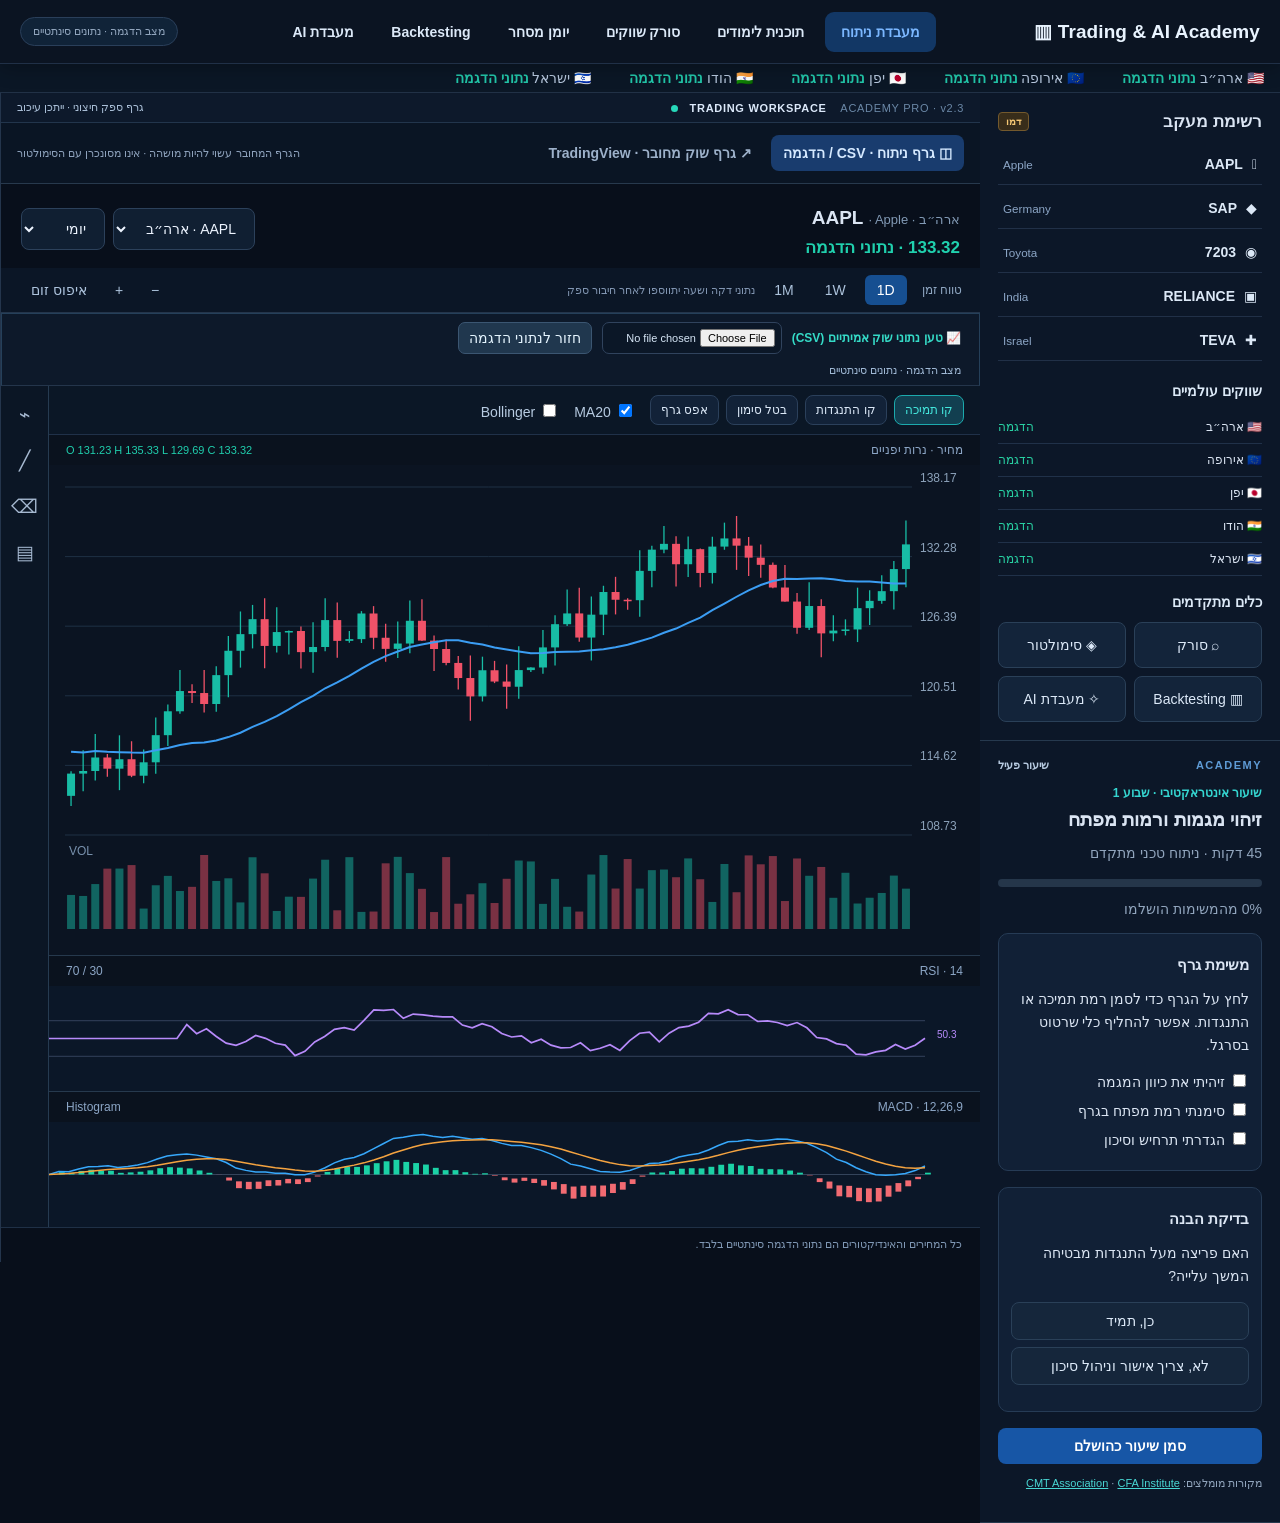
==== index.html @ b0dd091b "Add files via upload" ====
<!DOCTYPE html>

<html dir="rtl" lang="he"><head><meta charset="utf-8"/><meta content="width=device-width,initial-scale=1" name="viewport"/><meta content="#07111f" name="theme-color"/><title>Trading &amp; AI Academy | Pro v3.0</title><link href="style.css?v=23" rel="stylesheet"/><link href="pro-v3.css?v=30" rel="stylesheet"/></head><body><header><div class="brand">▥ Trading &amp; AI Academy</div><nav><button class="active" data-view="lab">מעבדת ניתוח</button><button data-view="courses">תוכנית לימודים</button><button data-view="scanner">סורק שווקים</button><button data-view="journal">יומן מסחר</button><button data-view="backtesting">Backtesting</button><button data-view="research">מעבדת AI</button></nav><span class="tag">מצב הדגמה · נתונים סינתטיים</span></header><div class="ticker" id="ticker"></div><main><section class="view active" id="lab"><div class="layout"><section class="pro-chart panel chartpanel"><div class="terminal-strip"><div class="terminal-title"><span class="live-dot"></span> TRADING WORKSPACE <span class="terminal-sub">ACADEMY PRO · v2.3</span></div><div class="terminal-status">גרף ספק חיצוני · ייתכן עיכוב</div></div><div class="pro-mode-tabs"><button class="active" data-pro-mode="local" type="button">◫ גרף ניתוח · CSV / הדגמה</button><button data-pro-mode="external" type="button">↗ גרף שוק מחובר · TradingView</button><span>הגרף המחובר עשוי להיות מושהה · אינו מסונכרן עם הסימולטור</span></div><section class="live-market pro-external" hidden="" id="liveMarket"><div class="live-head"><strong>נתוני שוק מחוברים · TradingView</strong><span>הנתונים עשויים להיות מושהים בהתאם לבורסה ולספק. גרף זה נפרד מהסימולטור.</span></div><div class="live-tools"><label>סימול <input aria-label="סימול בורסה" id="liveSymbol" placeholder="NASDAQ:AAPL" value="NASDAQ:AAPL"/></label><button id="loadLive" type="button">טען גרף שוק</button><span id="liveStatus">טוען גרף חיצוני…</span></div><div class="live-frame" id="liveFrame"><iframe id="tvFrame" loading="lazy" referrerpolicy="strict-origin-when-cross-origin" title="גרף שוק TradingView"></iframe></div><p class="source-note">נתוני ספק חיצוני; זמינות, זמן אמת/השהיה, היקף היסטוריה והרשאות תלויים ב-TradingView ובבורסה. אין להסתמך על נתונים אלה לביצוע פקודות. אין סנכרון אוטומטי עם Backtesting או יומן המסחר.</p></section><div class="charthead pro-local"><div><h2 id="symbolTitle">AAPL <small>· Apple · NASDAQ</small></h2><div class="price" id="priceLabel">—</div></div><div class="actions"><select id="symbol"><option value="AAPL">AAPL · ארה״ב</option><option value="SAP">SAP · גרמניה</option><option value="7203">Toyota · יפן</option><option value="RELIANCE">Reliance · הודו</option><option value="TEVA">Teva · ישראל</option></select><select id="timeframe"><option value="D">יומי</option><option value="W">שבועי</option><option value="M">חודשי</option></select></div></div><div aria-label="טווחי זמן" class="quickframes pro-local" role="group"><span>טווח זמן</span><button class="active" data-frame="D">1D</button><button data-frame="W">1W</button><button data-frame="M">1M</button><span class="frame-note">נתוני דקה ושעה יתווספו לאחר חיבור ספק</span><div class="zoom-controls"><button id="zoomOut" title="הצג יותר נרות" type="button">−</button><button id="zoomIn" title="התקרב לגרף" type="button">+</button><button id="zoomReset" type="button">איפוס זום</button></div></div><div class="csv-upload pro-local"><label for="csvFile">📈 טען נתוני שוק אמיתיים (CSV)</label><input accept=".csv,text/csv" id="csvFile" type="file"/><button id="demoMode" type="button">חזור לנתוני הדגמה</button><span id="dataStatus" role="status">מצב הדגמה · נתונים סינתטיים</span></div><div class="trading-workspace pro-local"><div aria-label="כלי גרף" class="drawing-rail"><button data-rail="support" title="קו תמיכה">⌁</button><button data-rail="resistance" title="קו התנגדות">╱</button><button data-rail="clear" title="נקה שרטוטים">⌫</button><button data-rail="courses" title="לשיעורים">▤</button></div><div class="trading-chart-body"><div class="toolbar"><button class="selected" data-tool="support">קו תמיכה</button><button data-tool="resistance">קו התנגדות</button><button id="undo">בטל סימון</button><button id="reset">אפס גרף</button><label><input checked="" id="ma" type="checkbox"> MA20</input></label><label><input id="bands" type="checkbox"/> Bollinger</label></div><div class="pane-heading"><span>מחיר · נרות יפניים</span><span id="ohlcInfo">OHLC</span></div><canvas aria-label="גרף נרות אינטראקטיבי עם נתוני הדגמה" id="chart"></canvas><div class="pane-heading indicator-pane"><span>RSI · 14</span><span>30 / 70</span></div><canvas id="rsi"></canvas><div class="pane-heading indicator-pane"><span>MACD · 12,26,9</span><span>Histogram</span></div><canvas id="macd"></canvas></div></div><p class="tiny pro-local" id="dataDisclaimer">כרגע מוצגים נתוני הדגמה סינתטיים. לאחר ייבוא CSV יופיע מקור הנתונים שתזין; האפליקציה אינה מאמתת את המקור או את התאמות המחירים.</p></section><aside class="pro-dock"><aside class="panel sidebar"><div class="sidebar-heading"><span>רשימת מעקב</span><span class="badge-demo">דמו</span></div><div class="watchlist" id="watchlist"><button data-watch="AAPL"> <strong>AAPL</strong><small>Apple</small></button><button data-watch="SAP">◆ <strong>SAP</strong><small>Germany</small></button><button data-watch="7203">◉ <strong>7203</strong><small>Toyota</small></button><button data-watch="RELIANCE">▣ <strong>RELIANCE</strong><small>India</small></button><button data-watch="TEVA">✚ <strong>TEVA</strong><small>Israel</small></button></div><h3>שווקים עולמיים</h3><div id="markets"></div><h3>כלים מתקדמים</h3><div class="toolgrid"><button data-view="scanner">⌕ סורק</button><button id="simButton">◈ סימולטור</button><button id="backtestButton">▥ Backtesting</button><button id="aiButton">✧ מעבדת AI</button></div><div class="mini"><h3>סימולטור מסחר</h3><label>כניסה <input id="entry" step="0.01" type="number" value="150"/></label><label>סטופ <input id="stop" step="0.01" type="number" value="145"/></label><label>יעד <input id="target" step="0.01" type="number" value="160"/></label><label>סיכון כספי <input id="risk" min="1" type="number" value="100"/></label><button class="primary" id="calculate">חשב פוזיציה</button><p class="muted" id="calcResult">הכנס נתונים לחישוב.</p></div></aside><aside class="panel lesson"><div class="lesson-topline">ACADEMY <span>שיעור פעיל</span></div><div class="eyebrow">שיעור אינטראקטיבי · שבוע <span id="weekNumber">1</span></div><h2 id="lessonTitle">זיהוי מגמות ורמות מפתח</h2><p class="muted">45 דקות · ניתוח טכני מתקדם</p><div class="progress"><i id="progressBar"></i></div><p class="muted" id="progressText">0% הושלם</p><div class="mini"><h3>משימת גרף</h3><p>לחץ על הגרף כדי לסמן רמת תמיכה או התנגדות. אפשר להחליף כלי שרטוט בסרגל.</p><div class="check"><label><input id="task1" type="checkbox"/> זיהיתי את כיוון המגמה</label><label><input id="task2" type="checkbox"/> סימנתי רמת מפתח בגרף</label><label><input id="task3" type="checkbox"/> הגדרתי תרחיש וסיכון</label></div></div><div class="mini"><h3>בדיקת הבנה</h3><p>האם פריצה מעל התנגדות מבטיחה המשך עלייה?</p><div class="quiz"><button data-answer="wrong">כן, תמיד</button><button data-answer="right">לא, צריך אישור וניהול סיכון</button></div><p class="muted" id="feedback"></p></div><button class="primary" id="complete">סמן שיעור כהושלם</button><p class="tiny">מקורות מומלצים: <a href="https://www.cmtassociation.org/" rel="noopener" target="_blank">CMT Association</a> · <a href="https://www.cfainstitute.org/" rel="noopener" target="_blank">CFA Institute</a></p></aside></aside></div></section><section class="view panel content academy-page" id="courses"><div class="academy-hero"><div><div class="eyebrow">ACADEMY / מסלול למידה מקצועי</div><h1>ללמוד. לנתח. לתרגל.</h1><p>18 שבועות · 54 שיעורים · 40.5 שעות מתוכננות. כל שיעור כולל הסברים, דוגמה, תרגול, בדיקת ידע ומקורות להעמקה.</p></div><div class="academy-score"><strong id="academyDone">0/54</strong><span>שיעורים שהושלמו</span><div class="progress"><i id="academyProgress"></i></div></div></div><div class="academy-shell"><aside class="academy-index"><h3>תוכנית הלימודים</h3><p class="tiny">בחר שיעור לפתיחת סביבת הלמידה</p><div class="coursegrid" id="courseGrid"></div></aside><article class="academy-reader" id="academyReader"><p class="muted">בחר שיעור מהתוכנית כדי להתחיל.</p></article></div></section><section class="view panel content" id="scanner"><h1>סורק שווקים עולמי</h1><p class="muted">דוגמת ממשק לסינון רשימת נכסים. הנתונים להמחשה בלבד ואינם תוצאות סריקה חיה.</p><div class="filters"><select id="marketFilter"><option value="all">כל השווקים</option><option value="US">ארה״ב</option><option value="EU">אירופה</option><option value="JP">יפן</option><option value="IN">הודו</option><option value="IL">ישראל</option></select><select id="trendFilter"><option value="all">כל המגמות</option><option value="up">מגמת עלייה</option><option value="down">מגמת ירידה</option></select></div><div id="scannerResults"></div></section><section class="view panel content" id="journal"><h1>יומן מסחר אישי</h1><p class="muted">שמור תרחישים ותובנות מקומית בדפדפן. אל תזין פרטי חשבון או מידע רגיש.</p><div class="journalform"><input id="journalSymbol" placeholder="סימול נכס"/><select id="journalType"><option>ניתוח טכני</option><option>תוכנית עסקה</option><option>סיכום עסקה</option></select><textarea id="journalNote" placeholder="מה ראיתי בגרף? מה התרחיש, הסטופ והסיכון?"></textarea><button class="primary" id="saveNote">שמור רשומה</button></div><div id="notes"></div></section><section class="view panel content" id="backtesting"><h1>מעבדת Backtesting</h1><p class="muted">סימולציה לימודית על סדרת מחירים סינתטית בלבד. לא ביצועי שוק, לא המלצת השקעה. אסטרטגיה: חציית ממוצעים נעים, לונג בלבד, ללא מינוף.</p><div class="journalform"><label>ממוצע קצר <input id="shortMa" max="40" min="2" type="number" value="10"/></label><label>ממוצע ארוך <input id="longMa" max="100" min="5" type="number" value="30"/></label><label>עמלה לכל פעולה (%) <input id="feePct" max="5" min="0" step="0.05" type="number" value="0.1"/></label><button class="primary" id="runBacktest">הרץ בדיקה</button></div><div class="results-grid" id="backtestResults"></div><p class="muted">התוצאות כוללות עמלה לדוגמה, אך אינן כוללות החלקה, מס, דיבידנדים או הטיית בחירת נכסים. בדיקה אמיתית מחייבת נתונים היסטוריים איכותיים ובדיקת out-of-sample.</p></section><section class="view panel content" id="research"><h1>מעבדת AI ומקורות מחקר</h1><p class="muted">גרסה זו אינה מחוברת למודל AI. כאן תוכל להכין שאלת מחקר מסודרת, להעתיק אותה ולבדוק מקורות ראשוניים.</p><div class="journalform"><label>נכס / סימול <input id="researchSymbol" maxlength="30" value="NVDA"/></label><label>סוג מחקר <select id="researchKind"><option value="technical">ניתוח טכני</option><option value="fundamental">ניתוח פונדמנטלי</option><option value="risk">ניהול סיכונים</option></select></label><textarea id="researchQuestion" placeholder="מה השאלה שתרצה לבדוק? למשל: האם הפריצה נתמכת בנפח?"></textarea><button class="primary" id="copyResearch">העתק שאלת מחקר מובנית</button></div><h2>מקורות מקצועיים</h2><div class="source-list"><a href="https://www.sec.gov/edgar/search/" rel="noopener" target="_blank">SEC EDGAR — דוחות חברות בארה״ב ↗</a><a href="https://pages.stern.nyu.edu/~adamodar/" rel="noopener" target="_blank">Aswath Damodaran — הערכת שווי ↗</a><a href="https://www.cmegroup.com/education.html" rel="noopener" target="_blank">CME Group — לימודי שווקים ונגזרים ↗</a><a href="https://www.investor.gov/" rel="noopener" target="_blank">Investor.gov — סיכונים והשקעות ↗</a></div><p class="muted">קישורים אלו הם מקורות ללמידה, לא ציטוטים המאמתים ניתוח מסוים. אל תסתמך על תשובת AI ללא הצלבת נתונים ותאריכים.</p></section></main><div id="toast" role="status"></div><script src="app.js?v=30"></script><script src="academy.js?v=30"></script><script src="market.js?v=30"></script><script src="pro-v3.js?v=30"></script></body></html>
---- style.css ----
:root{font-family:Arial,'Segoe UI',sans-serif;color:#e8f0fa;background:#07111f;font-size:14px}*{box-sizing:border-box}body{margin:0}button,select,input,textarea{font:inherit}button{cursor:pointer;background:#15263b;border:1px solid #2a4058;border-radius:8px;color:#dce9f8;padding:10px 12px}button:hover{border-color:#21d4cc}button.active,button.selected{background:#123f50;color:#44e6dc;border-color:#159eaa}.primary{background:linear-gradient(90deg,#078f9f,#4555ce);border:0;color:white;font-weight:bold}header{display:flex;align-items:center;gap:30px;padding:16px 22px;border-bottom:1px solid #24364d;flex-wrap:wrap}.brand{font-size:22px;font-weight:bold;color:#40e4d4;direction:ltr}.brand strong{color:white}nav{display:flex;gap:8px;flex:1;flex-wrap:wrap}.tag,.muted,.tiny{color:#91a5bd}.tag{font-size:12px}.tiny{font-size:11px;line-height:1.6}a{color:#49d7d4}.ticker{display:flex;gap:24px;overflow:auto;padding:14px 20px;background:#0b192b;border-bottom:1px solid #24364d;white-space:nowrap}.ticker span{color:#b8c9df}.ticker b{color:#2ad4a5}.view{display:none}.view.active{display:block}.layout{display:grid;grid-template-columns:285px minmax(420px,1fr) 260px;gap:12px;padding:12px;direction:rtl;min-height:80vh}.panel{background:#0c1a2b;border:1px solid #23364e;border-radius:13px;padding:16px;min-width:0}.panel h2{margin:8px 0;font-size:19px}.panel h3{margin:10px 0}.eyebrow{color:#35d6d1;font-size:12px}.progress{background:#25364a;height:8px;border-radius:8px;overflow:hidden}.progress i{display:block;height:100%;background:#27d7cb;width:0}.mini{border:1px solid #283b52;background:#102137;padding:12px;border-radius:10px;margin:16px 0}.mini p{line-height:1.65}.check label,.mini label{display:block;margin:10px 0}.mini input[type=number]{width:100%;margin-top:5px}.quiz{display:grid;gap:7px}.lesson .primary{width:100%}.charthead{display:flex;justify-content:space-between;gap:12px;flex-wrap:wrap}.charthead small{color:#829ab5;font-size:12px}.price{color:#34d4a6;font-size:20px;font-weight:bold}.actions,.toolbar{display:flex;gap:8px;align-items:center;flex-wrap:wrap}.toolbar{border-top:1px solid #24364d;border-bottom:1px solid #24364d;margin:14px -16px 5px;padding:10px 16px}.toolbar button{padding:7px 9px}.toolbar label{white-space:nowrap}select,input,textarea{background:#0b1727;color:#edf4ff;border:1px solid #30435d;border-radius:7px;padding:9px}canvas{width:100%;display:block;direction:ltr;touch-action:manipulation}#chart{height:350px;cursor:crosshair}#rsi,#macd{height:95px}.indicator-title{font-size:11px;color:#9bb3cc;padding-top:8px}.sidebar #markets>div{display:flex;justify-content:space-between;padding:9px 0;border-bottom:1px solid #203149}.sidebar #markets span{color:#28d1a3}.toolgrid{display:grid;grid-template-columns:1fr 1fr;gap:8px}.toolgrid button{min-height:55px}.content{margin:14px;min-height:70vh;padding:25px}.coursegrid{display:grid;grid-template-columns:repeat(auto-fill,minmax(270px,1fr));gap:14px}.weekcard{background:#10243a;border:1px solid #2c4159;padding:15px;border-radius:12px}.weekcard h3{color:#45d8d2}.weekcard li{padding:7px 0}.weekcard button{width:100%}.filters{display:flex;gap:12px;margin:20px 0}#scannerResults{display:grid;gap:8px}.scanrow{display:flex;justify-content:space-between;gap:12px;align-items:center;padding:14px;background:#10243a;border-radius:8px}.journalform{max-width:720px;display:grid;gap:12px}.journalform textarea{min-height:130px}.note{background:#11263b;border:1px solid #30435d;padding:15px;border-radius:10px;margin-top:12px;white-space:pre-wrap}#toast{position:fixed;bottom:25px;left:25px;background:#12505a;padding:12px 18px;border-radius:8px;display:none}@media(max-width:1150px){.layout{grid-template-columns:250px minmax(300px,1fr)}.sidebar{grid-column:1/-1}.sidebar .mini{max-width:450px}}@media(max-width:750px){.layout{display:flex;flex-direction:column}.chartpanel{order:0}.lesson{order:1}.sidebar{order:2}header{gap:12px}nav{order:3;width:100%;overflow:auto;flex-wrap:nowrap}nav button{white-space:nowrap}#chart{height:300px}.content{margin:8px;padding:14px}.brand{font-size:18px}}

/* v2: research and backtesting workspaces */
.results-grid{display:grid;grid-template-columns:repeat(auto-fit,minmax(180px,1fr));gap:14px;margin:20px 0}.metric{background:#102337;border:1px solid #244257;border-radius:12px;padding:18px}.metric b{display:block;font-size:1.5rem;color:#38d9ca;margin-top:8px;direction:ltr;text-align:right}.source-list{display:grid;grid-template-columns:repeat(auto-fit,minmax(230px,1fr));gap:12px;margin:18px 0}.source-list a{color:#73e5dc;text-decoration:none;padding:15px;background:#102337;border:1px solid #244257;border-radius:10px}.source-list a:hover{border-color:#34d9cb}.journalform label{display:flex;flex-direction:column;gap:8px;color:#b8cbd9}.journalform input,.journalform select,.journalform textarea{max-width:100%;box-sizing:border-box}@media(max-width:720px){.results-grid{grid-template-columns:repeat(2,minmax(0,1fr))}}

.csv-upload{display:flex;align-items:center;gap:12px;flex-wrap:wrap;padding:12px 18px;border-bottom:1px solid #23334a;background:#102238}.csv-upload label{font-weight:700;color:#25d8c4}.csv-upload input{max-width:240px;color:#d7e7f7}.csv-upload span{font-size:12px;color:#a8bdd5;overflow-wrap:anywhere}.csv-upload button{padding:7px 10px;border-radius:7px;background:#20374e;color:#e5f5ff;border:1px solid #3b5672}

/* v2.2 — Pro trading terminal redesign */
:root{font-family:Inter,'Segoe UI',Arial,sans-serif;background:#070e19;color:#e5eefa;font-size:14px}body{background:#070e19}header{background:#0a1321;min-height:74px;padding:12px 26px;border-bottom:1px solid #203047;gap:28px}header .brand{font-size:24px;letter-spacing:-.5px;color:#24d7c3}header nav{justify-content:center;gap:5px}header nav button{background:transparent;border:1px solid transparent;border-radius:9px;padding:12px 18px;font-weight:650}header nav button.active{background:#103368;border-color:#164681;color:#dbeaff}header .tag{background:#102338;border:1px solid #2a3f5a;border-radius:50px;padding:7px 12px;white-space:nowrap}.ticker{background:#0b1523;border-bottom:1px solid #21324a;padding:11px 22px;gap:38px}.ticker b{color:#22c6a9}.layout{direction:rtl;grid-template-columns:285px minmax(450px,1fr) 290px;gap:0;padding:0;min-height:calc(100vh - 125px)}.panel{background:#0b1524;border-radius:0;border:0;border-left:1px solid #22334b;padding:18px}.chartpanel{background:#0b1422;padding:0;border-right:1px solid #203249;border-left:1px solid #203249}.lesson{background:#0c1829;padding:20px}.sidebar{background:#0b1523;padding:20px 14px}.charthead{align-items:center;padding:18px 22px 12px;border-bottom:1px solid #1e3045}.charthead h2{font-size:23px;direction:ltr;text-align:right}.charthead small{font-size:13px;font-weight:400}.price{font-size:23px;color:#20d1ae}.charthead select{background:#101f32;border:1px solid #2c415b;padding:11px 14px;border-radius:8px}.terminal-strip{display:flex;align-items:center;justify-content:space-between;gap:12px;padding:10px 22px;background:#0a1320;border-bottom:1px solid #1e3045;color:#a9bed6;font-size:11px;letter-spacing:.7px}.terminal-title{direction:ltr;font-weight:800;color:#dce9fa}.terminal-sub{color:#6b88a7;font-weight:400;margin-left:10px}.terminal-status{letter-spacing:0}.live-dot{display:inline-block;width:7px;height:7px;background:#27d8ba;border-radius:50%;margin-right:8px}.quickframes{display:flex;gap:6px;align-items:center;flex-wrap:wrap;padding:9px 20px;background:#0b1626;border-bottom:1px solid #223248}.quickframes>span:first-child{color:#8fa7c2;margin-left:8px;font-size:12px}.quickframes button{padding:6px 12px;border-radius:6px;background:transparent;border:1px solid transparent;color:#adc3dc}.quickframes button.active{background:#134a94;border-color:#2163b6;color:#fff}.quickframes .frame-note{color:#69829f;font-size:11px}.zoom-controls{margin-right:auto;display:flex;gap:4px}.zoom-controls button{border:1px solid #2a405b;background:#112238}.csv-upload{margin:12px 20px;border:1px solid #25405a;border-radius:9px;background:#101f31;padding:10px 12px;gap:10px}.csv-upload label{color:#35dbc7}.csv-upload input{max-width:220px;padding:6px}.csv-upload span{width:100%;font-size:11px;color:#9fb8d4}.toolbar{margin:0;padding:10px 20px;background:#0b1726;border-top:0;border-bottom:1px solid #24354b;gap:7px}.toolbar button{background:#122238;border:1px solid #2b405b}.toolbar button.selected{background:#123f50;border-color:#1caaad}.toolbar label{color:#b8cce2;margin-inline-start:8px}.pane-heading{display:flex;justify-content:space-between;align-items:center;gap:8px;color:#9db2cc;background:#0b1422;padding:10px 20px 3px;font-size:12px;direction:rtl}.pane-heading #ohlcInfo{direction:ltr;color:#20cfae;font-variant-numeric:tabular-nums;white-space:nowrap;font-size:11px}.pane-heading.indicator-pane{border-top:1px solid #24354b;padding-top:8px;color:#a9bed5}#chart{height:440px;background:#0b1422}#rsi,#macd{height:105px;background:#0b1422}.chartpanel #dataDisclaimer{padding:10px 20px 16px;margin:0;border-top:1px solid #1f3046;color:#7f97b4}.sidebar-heading{display:flex;justify-content:space-between;align-items:center;font-weight:800;font-size:17px;margin-bottom:12px}.badge-demo{font-size:10px;font-weight:600;color:#f5c773;border:1px solid #73592d;background:#382d1a;border-radius:4px;padding:3px 7px}.watchlist{display:grid;gap:3px;margin-bottom:22px}.watchlist button{display:flex;align-items:center;gap:9px;text-align:right;padding:12px;background:transparent;border:1px solid transparent;border-bottom-color:#1e3045;border-radius:5px;color:#dce8f6}.watchlist button:hover,.watchlist button.active{background:#152d48;border-color:#244764}.watchlist strong{direction:ltr;font-size:14px}.watchlist small{margin-right:auto;color:#8ea5c0}.sidebar h3{font-size:14px;margin:18px 0 12px;color:#dce9f7}.sidebar #markets>div{font-size:12px}.sidebar .toolgrid button{background:#13243a;min-height:46px}.sidebar .mini{background:#0e2033}.lesson-topline{display:flex;justify-content:space-between;color:#5e9bd6;font-size:11px;letter-spacing:1.5px;font-weight:800;margin-bottom:14px}.lesson-topline span{letter-spacing:0;color:#b8cbe1}.lesson h2{font-size:19px}.lesson .mini{background:#112036;border-color:#263b55}.lesson .mini h3{font-size:15px}.lesson .eyebrow{font-weight:700}.lesson .progress{margin-top:18px}.content{background:#0b1728;border-color:#243951}.primary{background:#1756a6}.primary:hover{background:#2068c4}@media(max-width:1300px){.layout{grid-template-columns:240px minmax(400px,1fr)}.lesson{grid-column:1/-1;grid-row:2}.sidebar{grid-row:1}.chartpanel{grid-row:1}}@media(max-width:850px){header{gap:10px;padding:12px}header nav{order:3;width:100%;justify-content:flex-start;overflow:auto;flex-wrap:nowrap}header nav button{white-space:nowrap}.layout{display:flex;flex-direction:column}.chartpanel{order:0}.sidebar{order:1}.lesson{order:2}.charthead{padding:12px}.quickframes{padding:8px}.frame-note{display:none}#chart{height:360px}.pane-heading #ohlcInfo{font-size:10px}.sidebar{border-top:1px solid #24354b}.watchlist{grid-template-columns:repeat(2,minmax(0,1fr))}.csv-upload{margin:8px}}

/* v2.3 TradingView-inspired workspace and learning experience */
:root{--surface:#0a111d;--border:#263349;--accent:#2962ff}header{position:sticky;top:0;z-index:30;box-shadow:0 4px 18px #0004}header nav button.active{background:#153776;border-color:#2358b5}.layout{grid-template-columns:270px minmax(480px,1fr) 285px}.chartpanel{background:#0a121e}.charthead{padding:12px 18px}.quickframes{padding:7px 14px}.csv-upload{margin:8px 14px}.trading-workspace{display:grid;grid-template-columns:45px minmax(0,1fr);direction:ltr}.drawing-rail{display:flex;flex-direction:column;gap:8px;padding:12px 5px;background:#0a1321;border-right:1px solid #27374e}.drawing-rail button{font-size:20px;padding:8px 2px;background:transparent;border:1px solid transparent;color:#a6b9d1}.drawing-rail button:hover{background:#172b46;color:#fff}.trading-chart-body{min-width:0;direction:rtl}.trading-chart-body .toolbar{margin:0}.trading-chart-body #chart{height:490px}.pane-heading{background:#0a121e}.academy-page{margin:0;padding:0;background:#080f1b}.academy-hero{display:flex;justify-content:space-between;align-items:center;gap:30px;flex-wrap:wrap;padding:30px 36px;background:linear-gradient(105deg,#112b54,#0c192c 60%,#0c1423);border-bottom:1px solid #283f60}.academy-hero h1{font-size:32px;margin:8px 0}.academy-hero p{color:#b5c6dd;max-width:720px;line-height:1.8}.academy-score{background:#0b1a2f;border:1px solid #2b4b77;border-radius:14px;padding:16px 22px;min-width:180px}.academy-score strong{display:block;font-size:30px;color:#55d6c5}.academy-score span{display:block;font-size:12px;color:#a6bad4;margin:7px 0 12px}.academy-shell{display:grid;grid-template-columns:310px minmax(0,1fr);min-height:75vh}.academy-index{background:#0c1829;border-left:1px solid #26374e;padding:18px;max-height:calc(100vh - 120px);overflow:auto;position:sticky;top:80px}.academy-index h3{margin:0}.academy-index .coursegrid{display:block}.weekcard{padding:11px;margin:8px 0;background:#102038;border-radius:8px}.weekcard h3{font-size:13px;color:#9ebce6;margin:2px 0 9px}.weekcard ol{padding:0;margin:0;list-style:none}.weekcard li{padding:0}.weekcard button{width:100%;text-align:right;border:0;background:transparent;padding:9px 7px;line-height:1.5;color:#c9d8ed;font-size:12px}.weekcard button:hover,.weekcard button.current{background:#173765;color:#fff}.weekcard button .lesson-kind{color:#4cdac8;font-size:10px;margin-left:6px}.academy-reader{padding:26px 34px;max-width:1100px;width:100%;margin:auto}.reader-head{border-bottom:1px solid #273950;padding-bottom:22px}.reader-head h2{font-size:29px;margin:12px 0}.reader-meta{display:flex;gap:12px;flex-wrap:wrap;color:#a4b7d1;font-size:12px}.reader-meta span{padding:5px 10px;border:1px solid #30435e;border-radius:30px}.reader-tabs{display:flex;gap:8px;border-bottom:1px solid #26364d;padding:15px 0;margin-bottom:20px;flex-wrap:wrap}.reader-tabs button{background:transparent;border:0;border-bottom:2px solid transparent;border-radius:0}.reader-tabs button.active{color:#69b3ff;border-bottom-color:#377dff}.reader-body{line-height:1.95;font-size:15px;max-width:850px}.reader-body h3{font-size:20px;margin:25px 0 10px}.reader-body p{color:#c4d1e3}.reader-callout{padding:16px 20px;border-right:3px solid #3d80ff;background:#10243e;border-radius:8px;margin:18px 0}.reader-callout strong{color:#d8ebff}.reader-steps{padding-right:24px}.reader-steps li{margin:11px 0}.reader-choice{display:block;width:100%;text-align:right;margin:10px 0;padding:15px}.reader-choice.correct{border-color:#22bd96;background:#113d38}.reader-choice.incorrect{border-color:#db6878;background:#3d2432}.reader-feedback{background:#132943;padding:15px;border-radius:9px;line-height:1.8;margin:15px 0}.reader-source{display:block;padding:15px;margin:10px 0;border:1px solid #304765;border-radius:9px;text-decoration:none;background:#0f223a}.reader-source small{display:block;color:#9cb0c8;margin-top:6px}.reader-footer{display:flex;gap:10px;justify-content:space-between;flex-wrap:wrap;margin-top:30px;border-top:1px solid #293a52;padding-top:20px}.reader-footer button{min-width:145px}.academy-summary{display:grid;grid-template-columns:repeat(3,1fr);gap:12px;margin:20px 0}.academy-summary>div{padding:16px;background:#10243a;border:1px solid #2c425e;border-radius:10px}.academy-summary b{display:block;font-size:20px;color:#6dd5cb}.academy-summary small{color:#9cb4ce}.academy-search{width:100%;margin:12px 0}.source-note{color:#9eacc1;font-size:12px}@media(max-width:1300px){.layout{grid-template-columns:220px minmax(400px,1fr)}.academy-shell{grid-template-columns:260px minmax(0,1fr)}}@media(max-width:850px){.layout{display:flex}.academy-shell{display:block}.academy-index{position:static;max-height:340px;border-bottom:1px solid #253c55}.academy-reader{padding:18px}.academy-hero{padding:20px}.academy-hero h1{font-size:25px}.academy-summary{grid-template-columns:1fr}.trading-chart-body #chart{height:350px}}

/* v2.3 TradingView-inspired workspace and learning experience */
:root{--surface:#0a111d;--border:#263349;--accent:#2962ff}header{position:sticky;top:0;z-index:30;box-shadow:0 4px 18px #0004}header nav button.active{background:#153776;border-color:#2358b5}.layout{grid-template-columns:270px minmax(480px,1fr) 285px}.chartpanel{background:#0a121e}.charthead{padding:12px 18px}.quickframes{padding:7px 14px}.csv-upload{margin:8px 14px}.trading-workspace{display:grid;grid-template-columns:45px minmax(0,1fr);direction:ltr}.drawing-rail{display:flex;flex-direction:column;gap:8px;padding:12px 5px;background:#0a1321;border-right:1px solid #27374e}.drawing-rail button{font-size:20px;padding:8px 2px;background:transparent;border:1px solid transparent;color:#a6b9d1}.drawing-rail button:hover{background:#172b46;color:#fff}.trading-chart-body{min-width:0;direction:rtl}.trading-chart-body .toolbar{margin:0}.trading-chart-body #chart{height:490px}.pane-heading{background:#0a121e}.academy-page{margin:0;padding:0;background:#080f1b}.academy-hero{display:flex;justify-content:space-between;align-items:center;gap:30px;flex-wrap:wrap;padding:30px 36px;background:linear-gradient(105deg,#112b54,#0c192c 60%,#0c1423);border-bottom:1px solid #283f60}.academy-hero h1{font-size:32px;margin:8px 0}.academy-hero p{color:#b5c6dd;max-width:720px;line-height:1.8}.academy-score{background:#0b1a2f;border:1px solid #2b4b77;border-radius:14px;padding:16px 22px;min-width:180px}.academy-score strong{display:block;font-size:30px;color:#55d6c5}.academy-score span{display:block;font-size:12px;color:#a6bad4;margin:7px 0 12px}.academy-shell{display:grid;grid-template-columns:310px minmax(0,1fr);min-height:75vh}.academy-index{background:#0c1829;border-left:1px solid #26374e;padding:18px;max-height:calc(100vh - 120px);overflow:auto;position:sticky;top:80px}.academy-index h3{margin:0}.academy-index .coursegrid{display:block}.weekcard{padding:11px;margin:8px 0;background:#102038;border-radius:8px}.weekcard h3{font-size:13px;color:#9ebce6;margin:2px 0 9px}.weekcard ol{padding:0;margin:0;list-style:none}.weekcard li{padding:0}.weekcard button{width:100%;text-align:right;border:0;background:transparent;padding:9px 7px;line-height:1.5;color:#c9d8ed;font-size:12px}.weekcard button:hover,.weekcard button.current{background:#173765;color:#fff}.weekcard button .lesson-kind{color:#4cdac8;font-size:10px;margin-left:6px}.academy-reader{padding:26px 34px;max-width:1100px;width:100%;margin:auto}.reader-head{border-bottom:1px solid #273950;padding-bottom:22px}.reader-head h2{font-size:29px;margin:12px 0}.reader-meta{display:flex;gap:12px;flex-wrap:wrap;color:#a4b7d1;font-size:12px}.reader-meta span{padding:5px 10px;border:1px solid #30435e;border-radius:30px}.reader-tabs{display:flex;gap:8px;border-bottom:1px solid #26364d;padding:15px 0;margin-bottom:20px;flex-wrap:wrap}.reader-tabs button{background:transparent;border:0;border-bottom:2px solid transparent;border-radius:0}.reader-tabs button.active{color:#69b3ff;border-bottom-color:#377dff}.reader-body{line-height:1.95;font-size:15px;max-width:850px}.reader-body h3{font-size:20px;margin:25px 0 10px}.reader-body p{color:#c4d1e3}.reader-callout{padding:16px 20px;border-right:3px solid #3d80ff;background:#10243e;border-radius:8px;margin:18px 0}.reader-callout strong{color:#d8ebff}.reader-steps{padding-right:24px}.reader-steps li{margin:11px 0}.reader-choice{display:block;width:100%;text-align:right;margin:10px 0;padding:15px}.reader-choice.correct{border-color:#22bd96;background:#113d38}.reader-choice.incorrect{border-color:#db6878;background:#3d2432}.reader-feedback{background:#132943;padding:15px;border-radius:9px;line-height:1.8;margin:15px 0}.reader-source{display:block;padding:15px;margin:10px 0;border:1px solid #304765;border-radius:9px;text-decoration:none;background:#0f223a}.reader-source small{display:block;color:#9cb0c8;margin-top:6px}.reader-footer{display:flex;gap:10px;justify-content:space-between;flex-wrap:wrap;margin-top:30px;border-top:1px solid #293a52;padding-top:20px}.reader-footer button{min-width:145px}.academy-summary{display:grid;grid-template-columns:repeat(3,1fr);gap:12px;margin:20px 0}.academy-summary>div{padding:16px;background:#10243a;border:1px solid #2c425e;border-radius:10px}.academy-summary b{display:block;font-size:20px;color:#6dd5cb}.academy-summary small{color:#9cb4ce}.academy-search{width:100%;margin:12px 0}.source-note{color:#9eacc1;font-size:12px}@media(max-width:1300px){.layout{grid-template-columns:220px minmax(400px,1fr)}.academy-shell{grid-template-columns:260px minmax(0,1fr)}}@media(max-width:850px){.layout{display:flex}.academy-shell{display:block}.academy-index{position:static;max-height:340px;border-bottom:1px solid #253c55}.academy-reader{padding:18px}.academy-hero{padding:20px}.academy-hero h1{font-size:25px}.academy-summary{grid-template-columns:1fr}.trading-chart-body #chart{height:350px}}

.live-market{margin:12px 14px 20px;background:#0a1626;border:1px solid #28405e;border-radius:12px;overflow:hidden}.live-head{display:flex;align-items:center;justify-content:space-between;gap:12px;padding:12px 16px;border-bottom:1px solid #263951;flex-wrap:wrap}.live-head strong{color:#72b2ff}.live-head span{color:#9ab0c8;font-size:12px}.live-tools{display:flex;align-items:center;gap:12px;flex-wrap:wrap;padding:10px 14px}.live-tools input{width:175px;direction:ltr;text-align:left}.live-tools button{background:#164c91}.live-tools span{font-size:12px;color:#abc1d7}.live-frame{height:560px;min-height:340px;background:#0b131f}.live-frame iframe{width:100%;height:100%;border:0}.live-market .source-note{padding:10px 14px;margin:0;background:#101e30;line-height:1.6}@media(max-width:850px){.live-frame{height:410px}}
---- pro-v3.css ----
/* v3: independent trading terminal, no card-wall layout */
:root{font-family:Inter,Segoe UI,Arial,sans-serif;background:#080f1b;color:#dbe5f3}
body{background:#080f1b}header{position:sticky;top:0;z-index:30;background:#0b1422;padding:10px 20px;gap:20px;min-height:64px}header .brand{font-size:19px;letter-spacing:.1px;color:#e9f4ff}header nav{justify-content:center;gap:5px}header nav button{border:0;background:transparent;font-weight:600;padding:12px 16px;border-radius:9px}header nav button.active{background:#123765;color:#7bb7ff}header .tag{font-size:11px}.ticker{background:#0b1726;border-bottom:1px solid #213146;padding:6px 16px}
main{max-width:none!important;padding:0!important}#lab{padding:0!important}#lab .layout{display:grid!important;grid-template-columns:minmax(0,1fr) 300px!important;gap:0!important;align-items:start!important;direction:ltr!important;max-width:none!important;margin:0!important}#lab .pro-chart{direction:rtl;grid-column:1;grid-row:1;min-width:0;background:#080f1b!important;border:0!important;border-left:1px solid #24354c!important;border-radius:0!important;padding:0!important}#lab .pro-dock{direction:rtl;grid-column:2;grid-row:1;display:flex;flex-direction:column;background:#0c1728;min-height:calc(100vh - 105px);border:0}#lab .pro-dock .sidebar,#lab .pro-dock .lesson{background:transparent!important;border:0!important;border-bottom:1px solid #26394e!important;border-radius:0!important;padding:18px!important;width:100%!important;max-width:none!important}#lab .pro-dock .lesson{order:2}#lab .pro-dock .sidebar{order:1}#lab .sidebar .mini{display:none}#lab .sidebar .toolgrid{display:grid;grid-template-columns:1fr 1fr}#lab .sidebar h3{font-size:14px}#lab .watchlist button{display:flex;align-items:center;justify-content:space-between;width:100%;border:0;background:transparent;border-bottom:1px solid #213047;border-radius:0;text-align:right;padding:12px 5px}#lab .watchlist button:hover{background:#16263b}#lab .watchlist small{color:#8ca6c6}#lab .sidebar-heading{display:flex;justify-content:space-between}#lab .terminal-strip{padding:8px 16px;background:#0d192b;border-bottom:1px solid #22354c}#lab .charthead{padding:15px 20px 10px!important;border-bottom:0!important}#lab .charthead h2{font-size:19px}#lab .charthead .price{font-size:17px}#lab .quickframes{padding:7px 18px!important;border-bottom:1px solid #24354b;display:flex;gap:7px;align-items:center;flex-wrap:wrap}#lab .quickframes button{border:0;background:transparent;padding:7px 12px}#lab .quickframes button.active{background:#164f91;color:white}#lab .quickframes .frame-note{font-size:11px;color:#8195b1}#lab .csv-upload{margin:0!important;border-radius:0!important;padding:8px 18px!important;background:#0d192a!important;border-bottom:1px solid #24354b;display:flex;align-items:center;flex-wrap:wrap;gap:10px}#lab .csv-upload label{font-size:12px}#lab .csv-upload input{max-width:180px;font-size:11px}#lab .csv-upload #dataStatus{font-size:11px}#lab .trading-workspace{display:grid!important;grid-template-columns:48px minmax(0,1fr)!important;direction:ltr;gap:0!important;align-items:stretch}#lab .drawing-rail{display:flex!important;flex-direction:column!important;grid-column:1;gap:5px;background:#0b1625;border-right:1px solid #263b51;padding:8px 5px!important;width:48px!important}#lab .drawing-rail button{padding:9px 4px;font-size:19px;border:0;background:transparent}#lab .trading-chart-body{grid-column:2;direction:rtl;min-width:0}#lab .toolbar{padding:9px 16px;display:flex;gap:7px;align-items:center;flex-wrap:wrap;border-bottom:1px solid #203149}#lab .toolbar button{padding:7px 10px;font-size:12px}#lab .pane-heading{padding:8px 17px;font-size:12px;color:#8ca6c6}#lab canvas{display:block;width:100%!important}#lab .indicator-pane{border-top:1px solid #26394d}#lab #chart{min-height:420px}#lab #rsi,#lab #macd{max-height:135px}#lab .pro-mode-tabs{display:flex;gap:7px;align-items:center;padding:12px 16px;background:#0a1524;border-bottom:1px solid #27394d}#lab .pro-mode-tabs button{border:0;background:transparent;color:#9db1ca;font-weight:600}#lab .pro-mode-tabs button.active{background:#193c6e;color:#d5e9ff}#lab .pro-mode-tabs span{margin-right:auto;font-size:11px;color:#8da1bb}#lab .pro-external{padding:14px!important;margin:0!important;background:#0a1424!important;border-radius:0!important}#lab .pro-external[hidden]{display:none!important}#lab .live-frame{min-height:650px}#lab #tvFrame{min-height:640px;width:100%}#lab .tiny#dataDisclaimer{padding:8px 18px}#courses{background:#0a1322!important;min-height:calc(100vh - 100px);border:0!important;border-radius:0!important;padding:32px max(24px,5vw)!important}#courses .academy-hero{background:linear-gradient(120deg,#102848,#111a33);padding:26px;border:1px solid #25466b;border-radius:18px;margin-bottom:20px}#courses .academy-hero h1{font-size:34px}#courses .academy-shell{display:grid;grid-template-columns:300px minmax(0,1fr);gap:22px;align-items:start}#courses .academy-index{max-height:calc(100vh - 180px);overflow:auto;position:sticky;top:90px;background:#0d1b2d;border:1px solid #263e58;border-radius:14px;padding:16px}#courses .academy-reader{background:#101e31;border:1px solid #29415b;border-radius:14px;padding:28px;min-height:65vh}#courses .weekcard{margin-bottom:12px}#courses .weekcard button{text-align:right;width:100%;font-size:12px}#courses .reader-head h2{font-size:28px}#courses .reader-body{line-height:1.9;font-size:15px}#courses .reader-tabs{position:sticky;top:64px;background:#101e31;z-index:2;padding:8px 0}#courses .reader-source{display:block;padding:14px;border:1px solid #2b4059;border-radius:10px;margin:8px 0}
@media(max-width:1150px){#lab .layout{grid-template-columns:minmax(0,1fr) 240px!important}#courses .academy-shell{grid-template-columns:250px 1fr}}@media(max-width:850px){#lab .layout{display:flex!important;flex-direction:column!important}#lab .pro-chart,#lab .pro-dock{width:100%!important}#lab .pro-dock{min-height:0}#courses .academy-shell{display:flex;flex-direction:column}#courses .academy-index{position:static;max-height:350px;width:100%}#courses .academy-reader{width:100%}#lab .pro-mode-tabs span{display:none}header{position:static}}

.deep-module{background:#102c3c;border:1px solid #22566c;border-radius:14px;padding:20px;margin:18px 0}.deep-module h3{color:#62dfd2;margin:16px 0 4px}.deep-module p{line-height:1.9}
#lab .pro-local[hidden],#lab .pro-external[hidden]{display:none!important}
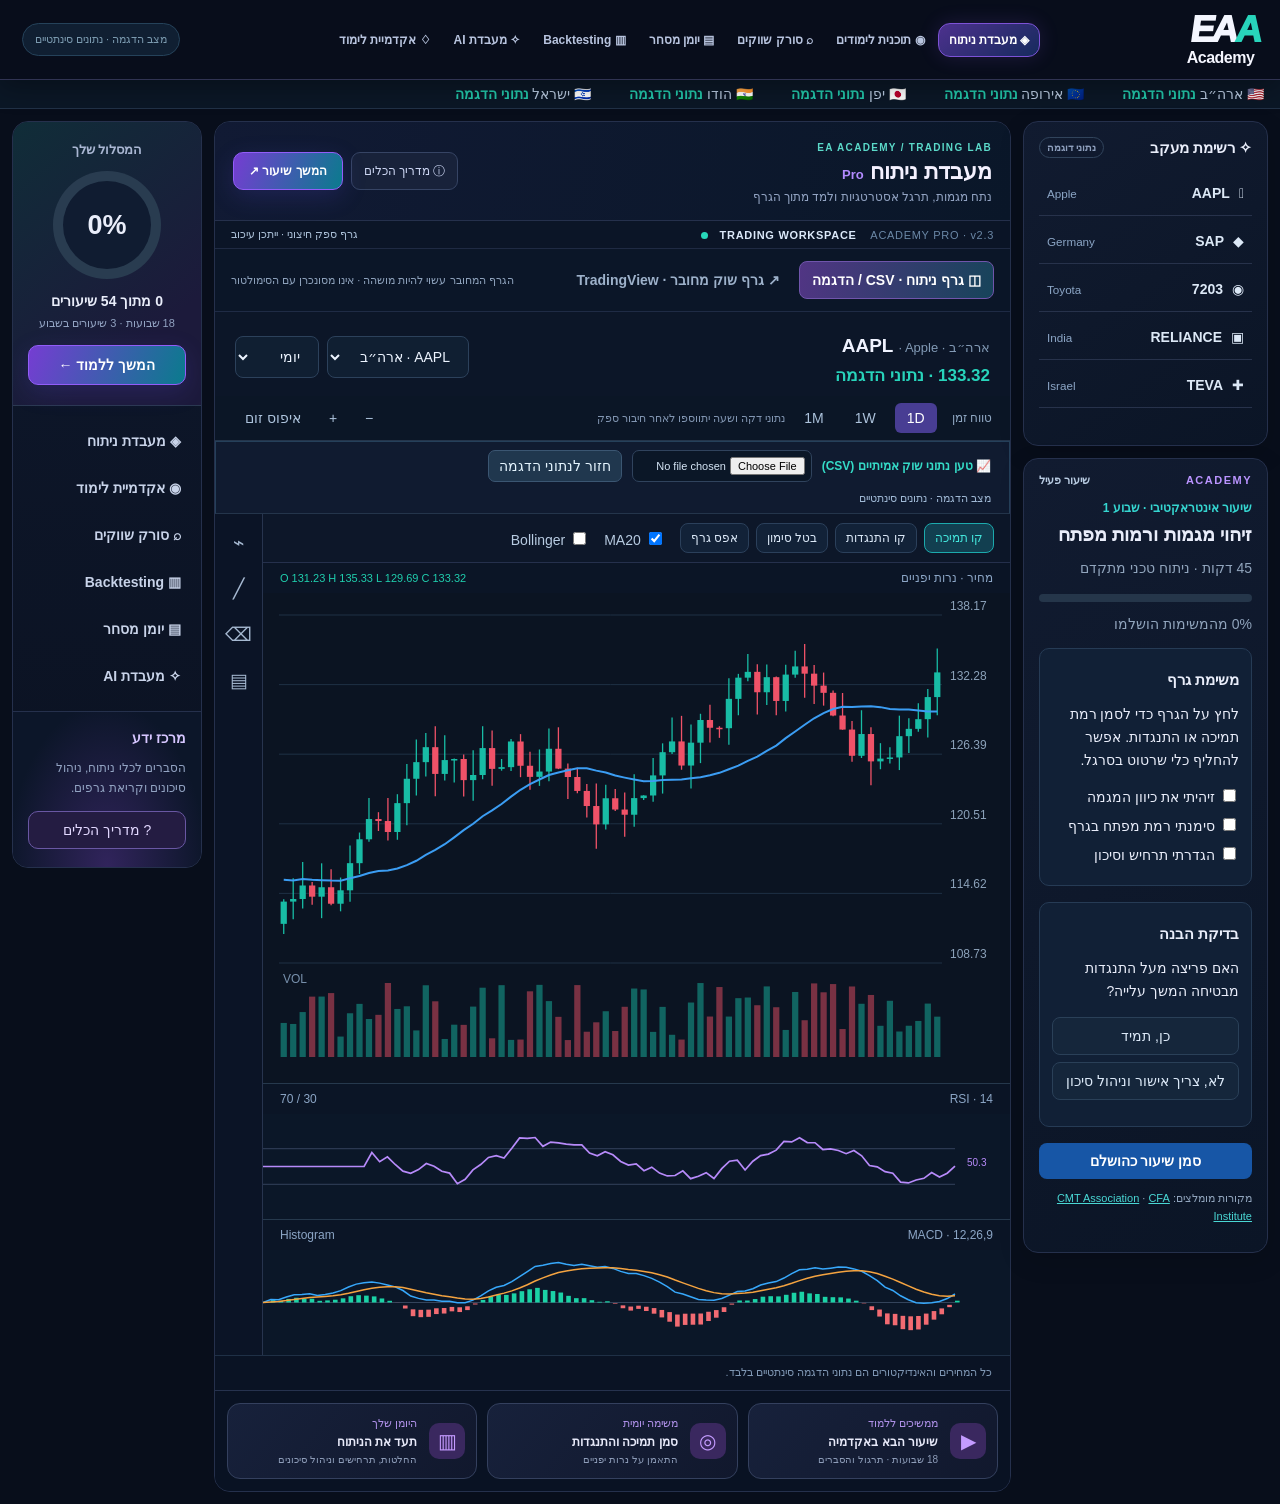
==== commit e8499460: "Add files via upload" ====
--- a/index.html
+++ b/index.html
@@ -1,3 +1,3 @@
 <!DOCTYPE html>
 
-<html dir="rtl" lang="he"><head><meta charset="utf-8"/><meta content="width=device-width,initial-scale=1" name="viewport"/><meta content="#07111f" name="theme-color"/><title>Trading &amp; AI Academy | Pro v3.0</title><link href="style.css?v=23" rel="stylesheet"/><link href="pro-v3.css?v=30" rel="stylesheet"/></head><body><header><div class="brand">▥ Trading &amp; AI Academy</div><nav><button class="active" data-view="lab">מעבדת ניתוח</button><button data-view="courses">תוכנית לימודים</button><button data-view="scanner">סורק שווקים</button><button data-view="journal">יומן מסחר</button><button data-view="backtesting">Backtesting</button><button data-view="research">מעבדת AI</button></nav><span class="tag">מצב הדגמה · נתונים סינתטיים</span></header><div class="ticker" id="ticker"></div><main><section class="view active" id="lab"><div class="layout"><section class="pro-chart panel chartpanel"><div class="terminal-strip"><div class="terminal-title"><span class="live-dot"></span> TRADING WORKSPACE <span class="terminal-sub">ACADEMY PRO · v2.3</span></div><div class="terminal-status">גרף ספק חיצוני · ייתכן עיכוב</div></div><div class="pro-mode-tabs"><button class="active" data-pro-mode="local" type="button">◫ גרף ניתוח · CSV / הדגמה</button><button data-pro-mode="external" type="button">↗ גרף שוק מחובר · TradingView</button><span>הגרף המחובר עשוי להיות מושהה · אינו מסונכרן עם הסימולטור</span></div><section class="live-market pro-external" hidden="" id="liveMarket"><div class="live-head"><strong>נתוני שוק מחוברים · TradingView</strong><span>הנתונים עשויים להיות מושהים בהתאם לבורסה ולספק. גרף זה נפרד מהסימולטור.</span></div><div class="live-tools"><label>סימול <input aria-label="סימול בורסה" id="liveSymbol" placeholder="NASDAQ:AAPL" value="NASDAQ:AAPL"/></label><button id="loadLive" type="button">טען גרף שוק</button><span id="liveStatus">טוען גרף חיצוני…</span></div><div class="live-frame" id="liveFrame"><iframe id="tvFrame" loading="lazy" referrerpolicy="strict-origin-when-cross-origin" title="גרף שוק TradingView"></iframe></div><p class="source-note">נתוני ספק חיצוני; זמינות, זמן אמת/השהיה, היקף היסטוריה והרשאות תלויים ב-TradingView ובבורסה. אין להסתמך על נתונים אלה לביצוע פקודות. אין סנכרון אוטומטי עם Backtesting או יומן המסחר.</p></section><div class="charthead pro-local"><div><h2 id="symbolTitle">AAPL <small>· Apple · NASDAQ</small></h2><div class="price" id="priceLabel">—</div></div><div class="actions"><select id="symbol"><option value="AAPL">AAPL · ארה״ב</option><option value="SAP">SAP · גרמניה</option><option value="7203">Toyota · יפן</option><option value="RELIANCE">Reliance · הודו</option><option value="TEVA">Teva · ישראל</option></select><select id="timeframe"><option value="D">יומי</option><option value="W">שבועי</option><option value="M">חודשי</option></select></div></div><div aria-label="טווחי זמן" class="quickframes pro-local" role="group"><span>טווח זמן</span><button class="active" data-frame="D">1D</button><button data-frame="W">1W</button><button data-frame="M">1M</button><span class="frame-note">נתוני דקה ושעה יתווספו לאחר חיבור ספק</span><div class="zoom-controls"><button id="zoomOut" title="הצג יותר נרות" type="button">−</button><button id="zoomIn" title="התקרב לגרף" type="button">+</button><button id="zoomReset" type="button">איפוס זום</button></div></div><div class="csv-upload pro-local"><label for="csvFile">📈 טען נתוני שוק אמיתיים (CSV)</label><input accept=".csv,text/csv" id="csvFile" type="file"/><button id="demoMode" type="button">חזור לנתוני הדגמה</button><span id="dataStatus" role="status">מצב הדגמה · נתונים סינתטיים</span></div><div class="trading-workspace pro-local"><div aria-label="כלי גרף" class="drawing-rail"><button data-rail="support" title="קו תמיכה">⌁</button><button data-rail="resistance" title="קו התנגדות">╱</button><button data-rail="clear" title="נקה שרטוטים">⌫</button><button data-rail="courses" title="לשיעורים">▤</button></div><div class="trading-chart-body"><div class="toolbar"><button class="selected" data-tool="support">קו תמיכה</button><button data-tool="resistance">קו התנגדות</button><button id="undo">בטל סימון</button><button id="reset">אפס גרף</button><label><input checked="" id="ma" type="checkbox"> MA20</input></label><label><input id="bands" type="checkbox"/> Bollinger</label></div><div class="pane-heading"><span>מחיר · נרות יפניים</span><span id="ohlcInfo">OHLC</span></div><canvas aria-label="גרף נרות אינטראקטיבי עם נתוני הדגמה" id="chart"></canvas><div class="pane-heading indicator-pane"><span>RSI · 14</span><span>30 / 70</span></div><canvas id="rsi"></canvas><div class="pane-heading indicator-pane"><span>MACD · 12,26,9</span><span>Histogram</span></div><canvas id="macd"></canvas></div></div><p class="tiny pro-local" id="dataDisclaimer">כרגע מוצגים נתוני הדגמה סינתטיים. לאחר ייבוא CSV יופיע מקור הנתונים שתזין; האפליקציה אינה מאמתת את המקור או את התאמות המחירים.</p></section><aside class="pro-dock"><aside class="panel sidebar"><div class="sidebar-heading"><span>רשימת מעקב</span><span class="badge-demo">דמו</span></div><div class="watchlist" id="watchlist"><button data-watch="AAPL"> <strong>AAPL</strong><small>Apple</small></button><button data-watch="SAP">◆ <strong>SAP</strong><small>Germany</small></button><button data-watch="7203">◉ <strong>7203</strong><small>Toyota</small></button><button data-watch="RELIANCE">▣ <strong>RELIANCE</strong><small>India</small></button><button data-watch="TEVA">✚ <strong>TEVA</strong><small>Israel</small></button></div><h3>שווקים עולמיים</h3><div id="markets"></div><h3>כלים מתקדמים</h3><div class="toolgrid"><button data-view="scanner">⌕ סורק</button><button id="simButton">◈ סימולטור</button><button id="backtestButton">▥ Backtesting</button><button id="aiButton">✧ מעבדת AI</button></div><div class="mini"><h3>סימולטור מסחר</h3><label>כניסה <input id="entry" step="0.01" type="number" value="150"/></label><label>סטופ <input id="stop" step="0.01" type="number" value="145"/></label><label>יעד <input id="target" step="0.01" type="number" value="160"/></label><label>סיכון כספי <input id="risk" min="1" type="number" value="100"/></label><button class="primary" id="calculate">חשב פוזיציה</button><p class="muted" id="calcResult">הכנס נתונים לחישוב.</p></div></aside><aside class="panel lesson"><div class="lesson-topline">ACADEMY <span>שיעור פעיל</span></div><div class="eyebrow">שיעור אינטראקטיבי · שבוע <span id="weekNumber">1</span></div><h2 id="lessonTitle">זיהוי מגמות ורמות מפתח</h2><p class="muted">45 דקות · ניתוח טכני מתקדם</p><div class="progress"><i id="progressBar"></i></div><p class="muted" id="progressText">0% הושלם</p><div class="mini"><h3>משימת גרף</h3><p>לחץ על הגרף כדי לסמן רמת תמיכה או התנגדות. אפשר להחליף כלי שרטוט בסרגל.</p><div class="check"><label><input id="task1" type="checkbox"/> זיהיתי את כיוון המגמה</label><label><input id="task2" type="checkbox"/> סימנתי רמת מפתח בגרף</label><label><input id="task3" type="checkbox"/> הגדרתי תרחיש וסיכון</label></div></div><div class="mini"><h3>בדיקת הבנה</h3><p>האם פריצה מעל התנגדות מבטיחה המשך עלייה?</p><div class="quiz"><button data-answer="wrong">כן, תמיד</button><button data-answer="right">לא, צריך אישור וניהול סיכון</button></div><p class="muted" id="feedback"></p></div><button class="primary" id="complete">סמן שיעור כהושלם</button><p class="tiny">מקורות מומלצים: <a href="https://www.cmtassociation.org/" rel="noopener" target="_blank">CMT Association</a> · <a href="https://www.cfainstitute.org/" rel="noopener" target="_blank">CFA Institute</a></p></aside></aside></div></section><section class="view panel content academy-page" id="courses"><div class="academy-hero"><div><div class="eyebrow">ACADEMY / מסלול למידה מקצועי</div><h1>ללמוד. לנתח. לתרגל.</h1><p>18 שבועות · 54 שיעורים · 40.5 שעות מתוכננות. כל שיעור כולל הסברים, דוגמה, תרגול, בדיקת ידע ומקורות להעמקה.</p></div><div class="academy-score"><strong id="academyDone">0/54</strong><span>שיעורים שהושלמו</span><div class="progress"><i id="academyProgress"></i></div></div></div><div class="academy-shell"><aside class="academy-index"><h3>תוכנית הלימודים</h3><p class="tiny">בחר שיעור לפתיחת סביבת הלמידה</p><div class="coursegrid" id="courseGrid"></div></aside><article class="academy-reader" id="academyReader"><p class="muted">בחר שיעור מהתוכנית כדי להתחיל.</p></article></div></section><section class="view panel content" id="scanner"><h1>סורק שווקים עולמי</h1><p class="muted">דוגמת ממשק לסינון רשימת נכסים. הנתונים להמחשה בלבד ואינם תוצאות סריקה חיה.</p><div class="filters"><select id="marketFilter"><option value="all">כל השווקים</option><option value="US">ארה״ב</option><option value="EU">אירופה</option><option value="JP">יפן</option><option value="IN">הודו</option><option value="IL">ישראל</option></select><select id="trendFilter"><option value="all">כל המגמות</option><option value="up">מגמת עלייה</option><option value="down">מגמת ירידה</option></select></div><div id="scannerResults"></div></section><section class="view panel content" id="journal"><h1>יומן מסחר אישי</h1><p class="muted">שמור תרחישים ותובנות מקומית בדפדפן. אל תזין פרטי חשבון או מידע רגיש.</p><div class="journalform"><input id="journalSymbol" placeholder="סימול נכס"/><select id="journalType"><option>ניתוח טכני</option><option>תוכנית עסקה</option><option>סיכום עסקה</option></select><textarea id="journalNote" placeholder="מה ראיתי בגרף? מה התרחיש, הסטופ והסיכון?"></textarea><button class="primary" id="saveNote">שמור רשומה</button></div><div id="notes"></div></section><section class="view panel content" id="backtesting"><h1>מעבדת Backtesting</h1><p class="muted">סימולציה לימודית על סדרת מחירים סינתטית בלבד. לא ביצועי שוק, לא המלצת השקעה. אסטרטגיה: חציית ממוצעים נעים, לונג בלבד, ללא מינוף.</p><div class="journalform"><label>ממוצע קצר <input id="shortMa" max="40" min="2" type="number" value="10"/></label><label>ממוצע ארוך <input id="longMa" max="100" min="5" type="number" value="30"/></label><label>עמלה לכל פעולה (%) <input id="feePct" max="5" min="0" step="0.05" type="number" value="0.1"/></label><button class="primary" id="runBacktest">הרץ בדיקה</button></div><div class="results-grid" id="backtestResults"></div><p class="muted">התוצאות כוללות עמלה לדוגמה, אך אינן כוללות החלקה, מס, דיבידנדים או הטיית בחירת נכסים. בדיקה אמיתית מחייבת נתונים היסטוריים איכותיים ובדיקת out-of-sample.</p></section><section class="view panel content" id="research"><h1>מעבדת AI ומקורות מחקר</h1><p class="muted">גרסה זו אינה מחוברת למודל AI. כאן תוכל להכין שאלת מחקר מסודרת, להעתיק אותה ולבדוק מקורות ראשוניים.</p><div class="journalform"><label>נכס / סימול <input id="researchSymbol" maxlength="30" value="NVDA"/></label><label>סוג מחקר <select id="researchKind"><option value="technical">ניתוח טכני</option><option value="fundamental">ניתוח פונדמנטלי</option><option value="risk">ניהול סיכונים</option></select></label><textarea id="researchQuestion" placeholder="מה השאלה שתרצה לבדוק? למשל: האם הפריצה נתמכת בנפח?"></textarea><button class="primary" id="copyResearch">העתק שאלת מחקר מובנית</button></div><h2>מקורות מקצועיים</h2><div class="source-list"><a href="https://www.sec.gov/edgar/search/" rel="noopener" target="_blank">SEC EDGAR — דוחות חברות בארה״ב ↗</a><a href="https://pages.stern.nyu.edu/~adamodar/" rel="noopener" target="_blank">Aswath Damodaran — הערכת שווי ↗</a><a href="https://www.cmegroup.com/education.html" rel="noopener" target="_blank">CME Group — לימודי שווקים ונגזרים ↗</a><a href="https://www.investor.gov/" rel="noopener" target="_blank">Investor.gov — סיכונים והשקעות ↗</a></div><p class="muted">קישורים אלו הם מקורות ללמידה, לא ציטוטים המאמתים ניתוח מסוים. אל תסתמך על תשובת AI ללא הצלבת נתונים ותאריכים.</p></section></main><div id="toast" role="status"></div><script src="app.js?v=30"></script><script src="academy.js?v=30"></script><script src="market.js?v=30"></script><script src="pro-v3.js?v=30"></script></body></html>
+<html dir="rtl" lang="he"><head><meta charset="utf-8"/><meta content="width=device-width,initial-scale=1" name="viewport"/><meta content="#07111f" name="theme-color"/><title>EA Academy | Trading · Investing · AI</title><link href="style.css?v=23" rel="stylesheet"/><link href="pro-v3.css?v=30" rel="stylesheet"/><link href="ea-v4.css?v=40" rel="stylesheet"/></head><body><header><div class="brand"><div aria-label="EA Academy" class="ea-mark"><strong>EA<span>A</span></strong><small>Academy</small></div><span class="brand-sub">Trading · Investing · AI</span></div><nav><button class="active" data-view="lab">◈  מעבדת ניתוח</button><button data-view="courses">◉  תוכנית לימודים</button><button data-view="scanner">⌕  סורק שווקים</button><button data-view="journal">▤  יומן מסחר</button><button data-view="backtesting">▥  Backtesting</button><button data-view="research">✧  מעבדת AI</button><button class="nav-academy" data-view="courses">♢  אקדמיית לימוד</button></nav><span class="tag">● מצב הדגמה · מחירים סינתטיים</span></header><div class="ticker" id="ticker"></div><main><section class="view active" id="lab"><div class="layout"><section class="pro-chart panel chartpanel"><div class="ea-chart-top"><div><span class="ea-eyebrow">EA ACADEMY / TRADING LAB</span><h1>מעבדת ניתוח <em>Pro</em></h1><p>נתח מגמות, תרגל אסטרטגיות ולמד מתוך הגרף</p></div><div class="ea-top-actions"><button id="eaOpenHelpTop" type="button">ⓘ מדריך הכלים</button><button class="ea-gradient-btn" data-view="courses" type="button">המשך שיעור ↗</button></div></div><div class="terminal-strip"><div class="terminal-title"><span class="live-dot"></span> TRADING WORKSPACE <span class="terminal-sub">ACADEMY PRO · v2.3</span></div><div class="terminal-status">גרף ספק חיצוני · ייתכן עיכוב</div></div><div class="pro-mode-tabs"><button class="active" data-pro-mode="local" type="button">◫ גרף ניתוח · CSV / הדגמה</button><button data-pro-mode="external" type="button">↗ גרף שוק מחובר · TradingView</button><span>הגרף המחובר עשוי להיות מושהה · אינו מסונכרן עם הסימולטור</span></div><section class="live-market pro-external" hidden="" id="liveMarket"><div class="live-head"><strong>נתוני שוק מחוברים · TradingView</strong><span>הנתונים עשויים להיות מושהים בהתאם לבורסה ולספק. גרף זה נפרד מהסימולטור.</span></div><div class="live-tools"><label>סימול <input aria-label="סימול בורסה" id="liveSymbol" placeholder="NASDAQ:AAPL" value="NASDAQ:AAPL"/></label><button id="loadLive" type="button">טען גרף שוק</button><span id="liveStatus">טוען גרף חיצוני…</span></div><div class="live-frame" id="liveFrame"><iframe id="tvFrame" loading="lazy" referrerpolicy="strict-origin-when-cross-origin" title="גרף שוק TradingView"></iframe></div><p class="source-note">נתוני ספק חיצוני; זמינות, זמן אמת/השהיה, היקף היסטוריה והרשאות תלויים ב-TradingView ובבורסה. אין להסתמך על נתונים אלה לביצוע פקודות. אין סנכרון אוטומטי עם Backtesting או יומן המסחר.</p></section><div class="charthead pro-local"><div><h2 id="symbolTitle">AAPL <small>· Apple · NASDAQ</small></h2><div class="price" id="priceLabel">—</div></div><div class="actions"><select id="symbol"><option value="AAPL">AAPL · ארה״ב</option><option value="SAP">SAP · גרמניה</option><option value="7203">Toyota · יפן</option><option value="RELIANCE">Reliance · הודו</option><option value="TEVA">Teva · ישראל</option></select><select id="timeframe"><option value="D">יומי</option><option value="W">שבועי</option><option value="M">חודשי</option></select></div></div><div aria-label="טווחי זמן" class="quickframes pro-local" role="group"><span>טווח זמן</span><button class="active" data-frame="D">1D</button><button data-frame="W">1W</button><button data-frame="M">1M</button><span class="frame-note">נתוני דקה ושעה יתווספו לאחר חיבור ספק</span><div class="zoom-controls"><button id="zoomOut" title="הצג יותר נרות" type="button">−</button><button id="zoomIn" title="התקרב לגרף" type="button">+</button><button id="zoomReset" type="button">איפוס זום</button></div></div><div class="csv-upload pro-local"><label for="csvFile">📈 טען נתוני שוק אמיתיים (CSV)</label><input accept=".csv,text/csv" id="csvFile" type="file"/><button id="demoMode" type="button">חזור לנתוני הדגמה</button><span id="dataStatus" role="status">מצב הדגמה · נתונים סינתטיים</span></div><div class="trading-workspace pro-local"><div aria-label="כלי גרף" class="drawing-rail"><button data-rail="support" title="קו תמיכה">⌁</button><button data-rail="resistance" title="קו התנגדות">╱</button><button data-rail="clear" title="נקה שרטוטים">⌫</button><button data-rail="courses" title="לשיעורים">▤</button></div><div class="trading-chart-body"><div class="toolbar"><button class="selected" data-tool="support">קו תמיכה</button><button data-tool="resistance">קו התנגדות</button><button id="undo">בטל סימון</button><button id="reset">אפס גרף</button><label><input checked="" id="ma" type="checkbox"/> MA20</label><label><input id="bands" type="checkbox"/> Bollinger</label></div><div class="pane-heading"><span>מחיר · נרות יפניים</span><span id="ohlcInfo">OHLC</span></div><canvas aria-label="גרף נרות אינטראקטיבי עם נתוני הדגמה" id="chart"></canvas><div class="pane-heading indicator-pane"><span>RSI · 14</span><span>30 / 70</span></div><canvas id="rsi"></canvas><div class="pane-heading indicator-pane"><span>MACD · 12,26,9</span><span>Histogram</span></div><canvas id="macd"></canvas></div></div><p class="tiny pro-local" id="dataDisclaimer">כרגע מוצגים נתוני הדגמה סינתטיים. לאחר ייבוא CSV יופיע מקור הנתונים שתזין; האפליקציה אינה מאמתת את המקור או את התאמות המחירים.</p><div class="ea-bottom-tiles"><button class="ea-bottom-card" data-view="courses" type="button"><span class="ea-card-icon">▶</span><span><small>ממשיכים ללמוד</small><strong>שיעור הבא באקדמיה</strong><em>18 שבועות · תרגול והסברים</em></span></button><button class="ea-bottom-card" data-view="courses" type="button"><span class="ea-card-icon">◎</span><span><small>משימה יומית</small><strong>סמן תמיכה והתנגדות</strong><em>התאמן על נרות יפניים</em></span></button><button class="ea-bottom-card" data-view="journal" type="button"><span class="ea-card-icon">▥</span><span><small>היומן שלך</small><strong>תעד את הניתוח</strong><em>החלטות, תרחישים וניהול סיכונים</em></span></button></div></section><aside class="pro-dock"><aside class="panel sidebar"><div class="ea-side-title"><span>✧ רשימת מעקב</span><small>נתוני דוגמה</small></div><div class="sidebar-heading"><span>רשימת מעקב</span><span class="badge-demo">דמו</span></div><div class="watchlist" id="watchlist"><button data-watch="AAPL"> <strong>AAPL</strong><small>Apple</small></button><button data-watch="SAP">◆ <strong>SAP</strong><small>Germany</small></button><button data-watch="7203">◉ <strong>7203</strong><small>Toyota</small></button><button data-watch="RELIANCE">▣ <strong>RELIANCE</strong><small>India</small></button><button data-watch="TEVA">✚ <strong>TEVA</strong><small>Israel</small></button></div><h3>שווקים עולמיים</h3><div id="markets"></div><h3>כלים מתקדמים</h3><div class="toolgrid"><button data-view="scanner">⌕ סורק</button><button id="simButton">◈ סימולטור</button><button id="backtestButton">▥ Backtesting</button><button id="aiButton">✧ מעבדת AI</button></div><div class="mini"><h3>סימולטור מסחר</h3><label>כניסה <input id="entry" step="0.01" type="number" value="150"/></label><label>סטופ <input id="stop" step="0.01" type="number" value="145"/></label><label>יעד <input id="target" step="0.01" type="number" value="160"/></label><label>סיכון כספי <input id="risk" min="1" type="number" value="100"/></label><button class="primary" id="calculate">חשב פוזיציה</button><p class="muted" id="calcResult">הכנס נתונים לחישוב.</p></div></aside><aside class="panel lesson"><div class="lesson-topline">ACADEMY <span>שיעור פעיל</span></div><div class="eyebrow">שיעור אינטראקטיבי · שבוע <span id="weekNumber">1</span></div><h2 id="lessonTitle">זיהוי מגמות ורמות מפתח</h2><p class="muted">45 דקות · ניתוח טכני מתקדם</p><div class="progress"><i id="progressBar"></i></div><p class="muted" id="progressText">0% הושלם</p><div class="mini"><h3>משימת גרף</h3><p>לחץ על הגרף כדי לסמן רמת תמיכה או התנגדות. אפשר להחליף כלי שרטוט בסרגל.</p><div class="check"><label><input id="task1" type="checkbox"/> זיהיתי את כיוון המגמה</label><label><input id="task2" type="checkbox"/> סימנתי רמת מפתח בגרף</label><label><input id="task3" type="checkbox"/> הגדרתי תרחיש וסיכון</label></div></div><div class="mini"><h3>בדיקת הבנה</h3><p>האם פריצה מעל התנגדות מבטיחה המשך עלייה?</p><div class="quiz"><button data-answer="wrong">כן, תמיד</button><button data-answer="right">לא, צריך אישור וניהול סיכון</button></div><p class="muted" id="feedback"></p></div><button class="primary" id="complete">סמן שיעור כהושלם</button><p class="tiny">מקורות מומלצים: <a href="https://www.cmtassociation.org/" rel="noopener" target="_blank">CMT Association</a> · <a href="https://www.cfainstitute.org/" rel="noopener" target="_blank">CFA Institute</a></p></aside></aside><aside class="ea-left-rail"><div class="ea-journey"><div class="ea-small">המסלול שלך</div><div class="ea-ring" id="eaRing"><span id="eaPct">0%</span></div><strong id="eaDone">0 מתוך 54 שיעורים</strong><small>18 שבועות · 3 שיעורים בשבוע</small><button class="ea-gradient-btn" data-view="courses" type="button">המשך ללמוד ←</button></div><div class="ea-rail-menu"><button data-view="lab">◈ <span>מעבדת ניתוח</span></button><button data-view="courses">◉ <span>אקדמיית לימוד</span></button><button data-view="scanner">⌕ <span>סורק שווקים</span></button><button data-view="backtesting">▥ <span>Backtesting</span></button><button data-view="journal">▤ <span>יומן מסחר</span></button><button data-view="research">✧ <span>מעבדת AI</span></button></div><div class="ea-rail-foot"><strong>מרכז ידע</strong><p>הסברים לכלי ניתוח, ניהול סיכונים וקריאת גרפים.</p><button id="eaOpenHelp" type="button">? מדריך הכלים</button></div></aside></div></section><section class="view panel content academy-page" id="courses"><div class="academy-hero"><div><div class="eyebrow">ACADEMY / מסלול למידה מקצועי</div><h1>ללמוד. לנתח. לתרגל.</h1><p>18 שבועות · 54 שיעורים · 40.5 שעות מתוכננות. כל שיעור כולל הסברים, דוגמה, תרגול, בדיקת ידע ומקורות להעמקה.</p></div><div class="academy-score"><strong id="academyDone">0/54</strong><span>שיעורים שהושלמו</span><div class="progress"><i id="academyProgress"></i></div></div></div><div class="academy-shell"><aside class="academy-index"><h3>תוכנית הלימודים</h3><p class="tiny">בחר שיעור לפתיחת סביבת הלמידה</p><div class="coursegrid" id="courseGrid"></div></aside><article class="academy-reader" id="academyReader"><p class="muted">בחר שיעור מהתוכנית כדי להתחיל.</p></article></div></section><section class="view panel content" id="scanner"><h1>סורק שווקים עולמי</h1><p class="muted">דוגמת ממשק לסינון רשימת נכסים. הנתונים להמחשה בלבד ואינם תוצאות סריקה חיה.</p><div class="filters"><select id="marketFilter"><option value="all">כל השווקים</option><option value="US">ארה״ב</option><option value="EU">אירופה</option><option value="JP">יפן</option><option value="IN">הודו</option><option value="IL">ישראל</option></select><select id="trendFilter"><option value="all">כל המגמות</option><option value="up">מגמת עלייה</option><option value="down">מגמת ירידה</option></select></div><div id="scannerResults"></div></section><section class="view panel content" id="journal"><h1>יומן מסחר אישי</h1><p class="muted">שמור תרחישים ותובנות מקומית בדפדפן. אל תזין פרטי חשבון או מידע רגיש.</p><div class="journalform"><input id="journalSymbol" placeholder="סימול נכס"/><select id="journalType"><option>ניתוח טכני</option><option>תוכנית עסקה</option><option>סיכום עסקה</option></select><textarea id="journalNote" placeholder="מה ראיתי בגרף? מה התרחיש, הסטופ והסיכון?"></textarea><button class="primary" id="saveNote">שמור רשומה</button></div><div id="notes"></div></section><section class="view panel content" id="backtesting"><h1>מעבדת Backtesting</h1><p class="muted">סימולציה לימודית על סדרת מחירים סינתטית בלבד. לא ביצועי שוק, לא המלצת השקעה. אסטרטגיה: חציית ממוצעים נעים, לונג בלבד, ללא מינוף.</p><div class="journalform"><label>ממוצע קצר <input id="shortMa" max="40" min="2" type="number" value="10"/></label><label>ממוצע ארוך <input id="longMa" max="100" min="5" type="number" value="30"/></label><label>עמלה לכל פעולה (%) <input id="feePct" max="5" min="0" step="0.05" type="number" value="0.1"/></label><button class="primary" id="runBacktest">הרץ בדיקה</button></div><div class="results-grid" id="backtestResults"></div><p class="muted">התוצאות כוללות עמלה לדוגמה, אך אינן כוללות החלקה, מס, דיבידנדים או הטיית בחירת נכסים. בדיקה אמיתית מחייבת נתונים היסטוריים איכותיים ובדיקת out-of-sample.</p></section><section class="view panel content" id="research"><h1>מעבדת AI ומקורות מחקר</h1><p class="muted">גרסה זו אינה מחוברת למודל AI. כאן תוכל להכין שאלת מחקר מסודרת, להעתיק אותה ולבדוק מקורות ראשוניים.</p><div class="journalform"><label>נכס / סימול <input id="researchSymbol" maxlength="30" value="NVDA"/></label><label>סוג מחקר <select id="researchKind"><option value="technical">ניתוח טכני</option><option value="fundamental">ניתוח פונדמנטלי</option><option value="risk">ניהול סיכונים</option></select></label><textarea id="researchQuestion" placeholder="מה השאלה שתרצה לבדוק? למשל: האם הפריצה נתמכת בנפח?"></textarea><button class="primary" id="copyResearch">העתק שאלת מחקר מובנית</button></div><h2>מקורות מקצועיים</h2><div class="source-list"><a href="https://www.sec.gov/edgar/search/" rel="noopener" target="_blank">SEC EDGAR — דוחות חברות בארה״ב ↗</a><a href="https://pages.stern.nyu.edu/~adamodar/" rel="noopener" target="_blank">Aswath Damodaran — הערכת שווי ↗</a><a href="https://www.cmegroup.com/education.html" rel="noopener" target="_blank">CME Group — לימודי שווקים ונגזרים ↗</a><a href="https://www.investor.gov/" rel="noopener" target="_blank">Investor.gov — סיכונים והשקעות ↗</a></div><p class="muted">קישורים אלו הם מקורות ללמידה, לא ציטוטים המאמתים ניתוח מסוים. אל תסתמך על תשובת AI ללא הצלבת נתונים ותאריכים.</p></section></main><div id="toast" role="status"></div><script src="app.js?v=30"></script><script src="academy.js?v=30"></script><script src="market.js?v=30"></script><script src="pro-v3.js?v=30"></script><dialog class="ea-help" dir="rtl" id="eaHelp"><div class="ea-help-head"><div><small>EA ACADEMY · KNOWLEDGE CENTER</small><h2>מדריך הכלים שלך</h2></div><button aria-label="סגור" id="eaCloseHelp">✕</button></div><p>הסברים קצרים לכלי המסחר והלמידה. הנתונים בגרף המקומי סינתטיים אלא אם ייבאת CSV; הגרף החיצוני כפוף לזמינות והשהיית הספק.</p><div class="ea-help-grid"><article><h3>🕯 נרות יפניים</h3><p>כל נר מציג פתיחה, גבוה, נמוך וסגירה. גוף ירוק מציין סגירה מעל הפתיחה; אדום מציין ההפך.</p></article><article><h3>〽 MA20</h3><p>ממוצע מחירי הסגירה של 20 הנרות האחרונים. מסייע לראות כיוון מגמה, אך מגיב באיחור.</p></article><article><h3>◌ Bollinger</h3><p>רצועות סביב ממוצע נע המבטאות תנודתיות. נגיעה ברצועה אינה אות מסחר בפני עצמה.</p></article><article><h3>〰 RSI</h3><p>מדד מומנטום 0–100. רמות 30 ו־70 הן נקודות התייחסות, לא הבטחה להיפוך.</p></article><article><h3>▥ MACD</h3><p>השוואת ממוצעים נעים והיסטוגרמה להערכת שינויי מומנטום; חשוב לשלב הקשר שוק.</p></article><article><h3>⌁ תמיכה והתנגדות</h3><p>אזורי מחיר שבהם הופיע בעבר ביקוש או היצע. רמות עלולות להישבר ויש להגדיר סיכון מראש.</p></article><article><h3>◎ Backtesting</h3><p>בחינת אסטרטגיה על מחירי עבר. כרגע הבדיקה באתר היא לימודית ועל נתונים סינתטיים.</p></article><article><h3>↗ גרף מחובר</h3><p>רכיב חיצוני של TradingView. נתונים עשויים להיות בזמן אמת או מושהים לפי הבורסה והרשאות הספק.</p></article></div></dialog><script src="ea-v4.js?v=40"></script></body></html>
--- a/ea-v4.css
+++ b/ea-v4.css
@@ -0,0 +1,2 @@
+/* EA Academy v4 — brand-first, three-column trading studio */
+:root{--ea-bg:#080e1b;--ea-panel:#0c1627;--ea-border:#25304c;--ea-purple:#9561f7;--ea-teal:#28d4bb;--ea-muted:#92a3c2}html,body{background:var(--ea-bg)!important;color:#e9edfa}body{background-image:radial-gradient(ellipse at 78% -10%,rgba(98,54,182,.12),transparent 48%)!important}header{min-height:80px!important;padding:10px 22px!important;background:rgba(9,14,28,.96)!important;border-bottom:1px solid #303352!important;box-shadow:0 6px 28px #0005;display:flex!important;justify-content:space-between!important;gap:18px!important}header .brand{display:flex!important;align-items:center;gap:18px!important;flex-shrink:0}header .ea-mark{direction:ltr;display:flex;flex-direction:column;line-height:.9;letter-spacing:-3px;transform:skewX(-8deg)}header .ea-mark strong{font-size:37px;color:#f4f6ff;font-weight:950}header .ea-mark strong span{color:var(--ea-teal)}header .ea-mark small{font-size:16px;color:#f5f6ff;font-weight:800;letter-spacing:-.5px;transform:skewX(8deg);padding-top:5px}header .brand-sub{color:#91a1bc;font-size:11px;white-space:nowrap;font-weight:400;letter-spacing:0}header nav{display:flex!important;flex-wrap:wrap!important;gap:3px!important;justify-content:center!important}header nav button{font-size:13px!important;color:#b8c4df!important;border-radius:12px!important;padding:11px 13px!important;white-space:nowrap}header nav button.active{background:linear-gradient(145deg,#4d318e,#162b5d)!important;color:#fff!important;border:1px solid #7d52d7!important;box-shadow:0 0 20px #9b59ff27}header nav button:hover{color:#fff!important;background:#1b2945!important}header .tag{font-size:11px!important;white-space:nowrap;color:#7b9aaf!important;background:#101f32;border:1px solid #25425a;border-radius:40px;padding:9px 12px}#lab .layout{direction:ltr!important;grid-template-columns:235px minmax(0,1fr) 295px!important;gap:12px!important;padding:12px!important;background:#080e1b!important}#lab .ea-left-rail{direction:rtl;grid-column:1;grid-row:1;background:linear-gradient(180deg,#0e182c,#0b1222);border:1px solid var(--ea-border);border-radius:16px;min-width:0;overflow:hidden;display:flex;flex-direction:column}#lab .pro-chart{grid-column:2!important;grid-row:1!important;border:1px solid var(--ea-border)!important;border-radius:16px!important;background:#0a1324!important;overflow:hidden}#lab .pro-dock{grid-column:3!important;grid-row:1!important;min-width:0;border:0!important;background:transparent!important;gap:12px!important}#lab .pro-dock .sidebar,#lab .pro-dock .lesson{background:linear-gradient(145deg,#111b30,#0b1526)!important;border:1px solid var(--ea-border)!important;border-radius:15px!important;padding:15px!important;box-shadow:0 8px 26px #0002}#lab .pro-dock .lesson{order:2}#lab .ea-journey{padding:20px 15px;text-align:center;background:linear-gradient(140deg,#102d38,#1c1a3b 75%);border-bottom:1px solid #2b3951}.ea-small{color:#a9b6d2;font-size:13px;font-weight:800}.ea-ring{width:108px;height:108px;border-radius:50%;background:conic-gradient(var(--ea-teal) 0 var(--ea-progress,0%),#293c50 var(--ea-progress,0%) 100%);display:grid;place-items:center;margin:14px auto;position:relative}.ea-ring:before{content:"";position:absolute;inset:10px;border-radius:50%;background:#101c31}.ea-ring span{position:relative;font-size:27px;font-weight:850}.ea-journey strong{display:block;font-size:14px;margin:5px 0}.ea-journey small{color:var(--ea-muted);font-size:11px}.ea-gradient-btn{display:inline-block;border:1px solid #925df9!important;background:linear-gradient(110deg,#753dd2,#0a7b8d)!important;color:white!important;font-weight:800!important;border-radius:10px!important;padding:11px 15px!important;box-shadow:0 7px 25px #5f4de72e;cursor:pointer}.ea-journey .ea-gradient-btn{margin-top:15px;width:100%}.ea-rail-menu{padding:14px 9px;display:flex;flex-direction:column;gap:5px}.ea-rail-menu button{background:transparent;border:0;color:#c8d3e9;text-align:right;padding:13px 11px;border-radius:10px;font-size:14px;font-weight:600;cursor:pointer}.ea-rail-menu button:hover,.ea-rail-menu button.active{background:linear-gradient(100deg,#3e286e,#122946);color:white}.ea-rail-foot{padding:18px 15px;margin-top:auto;border-top:1px solid var(--ea-border);background:radial-gradient(ellipse at bottom,#31245c,#0c1629 75%)}.ea-rail-foot strong{color:#d6c6ff}.ea-rail-foot p{font-size:12px;line-height:1.7;color:var(--ea-muted)}.ea-rail-foot button{border:1px solid #6957a3;border-radius:10px;background:#241c42;color:#e2d8ff;padding:10px;width:100%;cursor:pointer}#lab .ea-chart-top{display:flex;justify-content:space-between;align-items:center;gap:12px;padding:16px 18px;border-bottom:1px solid var(--ea-border);background:linear-gradient(105deg,#111a34,#0a1729)}.ea-eyebrow{color:#5bd9c9;font-size:10px;font-weight:800;letter-spacing:1.3px}.ea-chart-top h1{font-size:22px;margin:5px 0;color:#f4f1ff}.ea-chart-top h1 em{font-style:normal;color:#b28bff;font-size:13px}.ea-chart-top p{font-size:12px;color:var(--ea-muted);margin:0}.ea-top-actions{display:flex;gap:8px}.ea-top-actions button{font-size:12px;border-radius:9px;padding:9px 12px;border:1px solid #364464;background:#18223a;color:#cbd5f2;cursor:pointer}#lab .terminal-strip{background:#0b1527!important;border-color:#1f2a43!important;padding:7px 16px!important}#lab .terminal-title{font-size:11px}#lab .pro-mode-tabs{background:#0b1628!important;border-color:#1f2b45!important}#lab .pro-mode-tabs button.active{background:linear-gradient(100deg,#513584,#17445a)!important;border:1px solid #7055ac!important;color:#fff!important}#lab .charthead{background:#0c1628}#lab .charthead h2{color:#f0f3ff}#lab .charthead .price{color:var(--ea-teal)!important}#lab .quickframes button.active{background:#483d93!important}#lab .csv-upload{background:#101b30!important}#lab .drawing-rail{background:#0b1426!important;border-color:#27344e!important}#lab .drawing-rail button:hover{background:#2b244b!important;color:#b998ff}#lab .toolbar{background:#0d1729;border-color:#25304c!important}#lab .pane-heading{background:#0b1526}#lab .trading-chart-body{background:#0b1526}#lab .sidebar .toolgrid{display:none!important}#lab .sidebar>h3{display:none}#lab .sidebar #markets{display:none}#lab .sidebar .sidebar-heading{display:none}.ea-side-title{display:flex;justify-content:space-between;align-items:center;margin-bottom:13px;font-size:15px;font-weight:800}.ea-side-title small{font-size:10px;color:#8e9fbd;border:1px solid #31445c;padding:4px 7px;border-radius:20px}#lab .watchlist button{padding:14px 8px!important;border-bottom:1px solid #27324b!important}#lab .watchlist button:hover{background:#1c2843!important}#lab .lesson{border-image:none!important}#lab .lesson-topline{color:#ba94ff}.ea-bottom-tiles{display:grid;grid-template-columns:repeat(3,minmax(0,1fr));gap:10px;padding:12px;background:#091223;border-top:1px solid #26324e}.ea-bottom-card{display:flex;align-items:center;text-align:right;gap:12px;border:1px solid #34405e;border-radius:13px;padding:13px 11px;background:linear-gradient(130deg,#17213b,#11182d);color:#e7e9f9;cursor:pointer;min-width:0}.ea-bottom-card:hover{border-color:#8960ce;transform:translateY(-1px)}.ea-card-icon{display:grid;place-items:center;width:36px;height:36px;border-radius:10px;background:#3a285f;color:#c49bff;font-size:20px;flex-shrink:0}.ea-bottom-card span:last-child{display:flex;flex-direction:column;min-width:0}.ea-bottom-card small{color:#ae90e8;font-size:11px}.ea-bottom-card strong{font-size:12px;margin:5px 0}.ea-bottom-card em{font-style:normal;font-size:10px;color:#8e9db9}#courses{background:#080e1b!important}#courses .academy-hero{background:linear-gradient(115deg,#162344,#251840)!important;border:1px solid #59427c!important;box-shadow:0 15px 60px #49298b20}#courses .academy-index,#courses .academy-reader{background:#10192c!important;border-color:#303955!important}#courses .academy-reader{box-shadow:0 8px 40px #0003}#courses .reader-tabs{background:#10192c!important}.ea-help{border:1px solid #7856b0;background:#10192c;color:#e8ecfa;max-width:820px;width:min(92vw,820px);max-height:85vh;border-radius:18px;padding:22px;box-shadow:0 25px 100px #000c}.ea-help::backdrop{background:#050915c9;backdrop-filter:blur(7px)}.ea-help-head{display:flex;align-items:center;justify-content:space-between}.ea-help-head small{color:#40d8c3}.ea-help h2{font-size:26px;margin:7px 0}.ea-help-head button{background:#202b43;border:1px solid #475270;color:#fff;border-radius:9px;padding:8px 12px;cursor:pointer}.ea-help>p{line-height:1.8;color:#acbad5}.ea-help-grid{display:grid;grid-template-columns:1fr 1fr;gap:12px}.ea-help-grid article{background:#15223a;border:1px solid #303e5c;border-radius:12px;padding:13px}.ea-help-grid h3{font-size:15px;color:#c4a6ff;margin:0 0 6px}.ea-help-grid p{font-size:12px;line-height:1.8;color:#c3cee1;margin:0}button:focus-visible,a:focus-visible{outline:2px solid #46e6d0;outline-offset:3px}@media(max-width:1380px){#lab .layout{grid-template-columns:190px minmax(0,1fr) 245px!important}header .brand-sub{display:none}header nav button{font-size:12px!important;padding:9px 10px!important}}@media(max-width:1080px){#lab .layout{grid-template-columns:175px minmax(0,1fr)!important}#lab .pro-dock{grid-column:2!important;grid-row:2!important;display:grid!important;grid-template-columns:1fr 1fr}#lab .pro-chart{grid-column:2!important}#lab .ea-left-rail{grid-column:1;grid-row:1 / span 2}header{flex-wrap:wrap}}@media(max-width:760px){#lab .layout{display:flex!important;flex-direction:column!important}#lab .ea-left-rail{width:100%;min-height:0}.ea-journey{display:none}.ea-rail-menu{display:grid;grid-template-columns:repeat(3,1fr);gap:3px}.ea-rail-menu button{font-size:11px;padding:8px 4px;text-align:center}.ea-rail-menu button span{display:block}#lab .pro-dock{display:flex!important;width:100%}#lab .pro-chart{width:100%}#lab .ea-chart-top{flex-direction:column;align-items:stretch}.ea-bottom-tiles{grid-template-columns:1fr}header .brand{width:100%;justify-content:center}header nav{width:100%}header .tag{display:none}.ea-help-grid{grid-template-columns:1fr}}
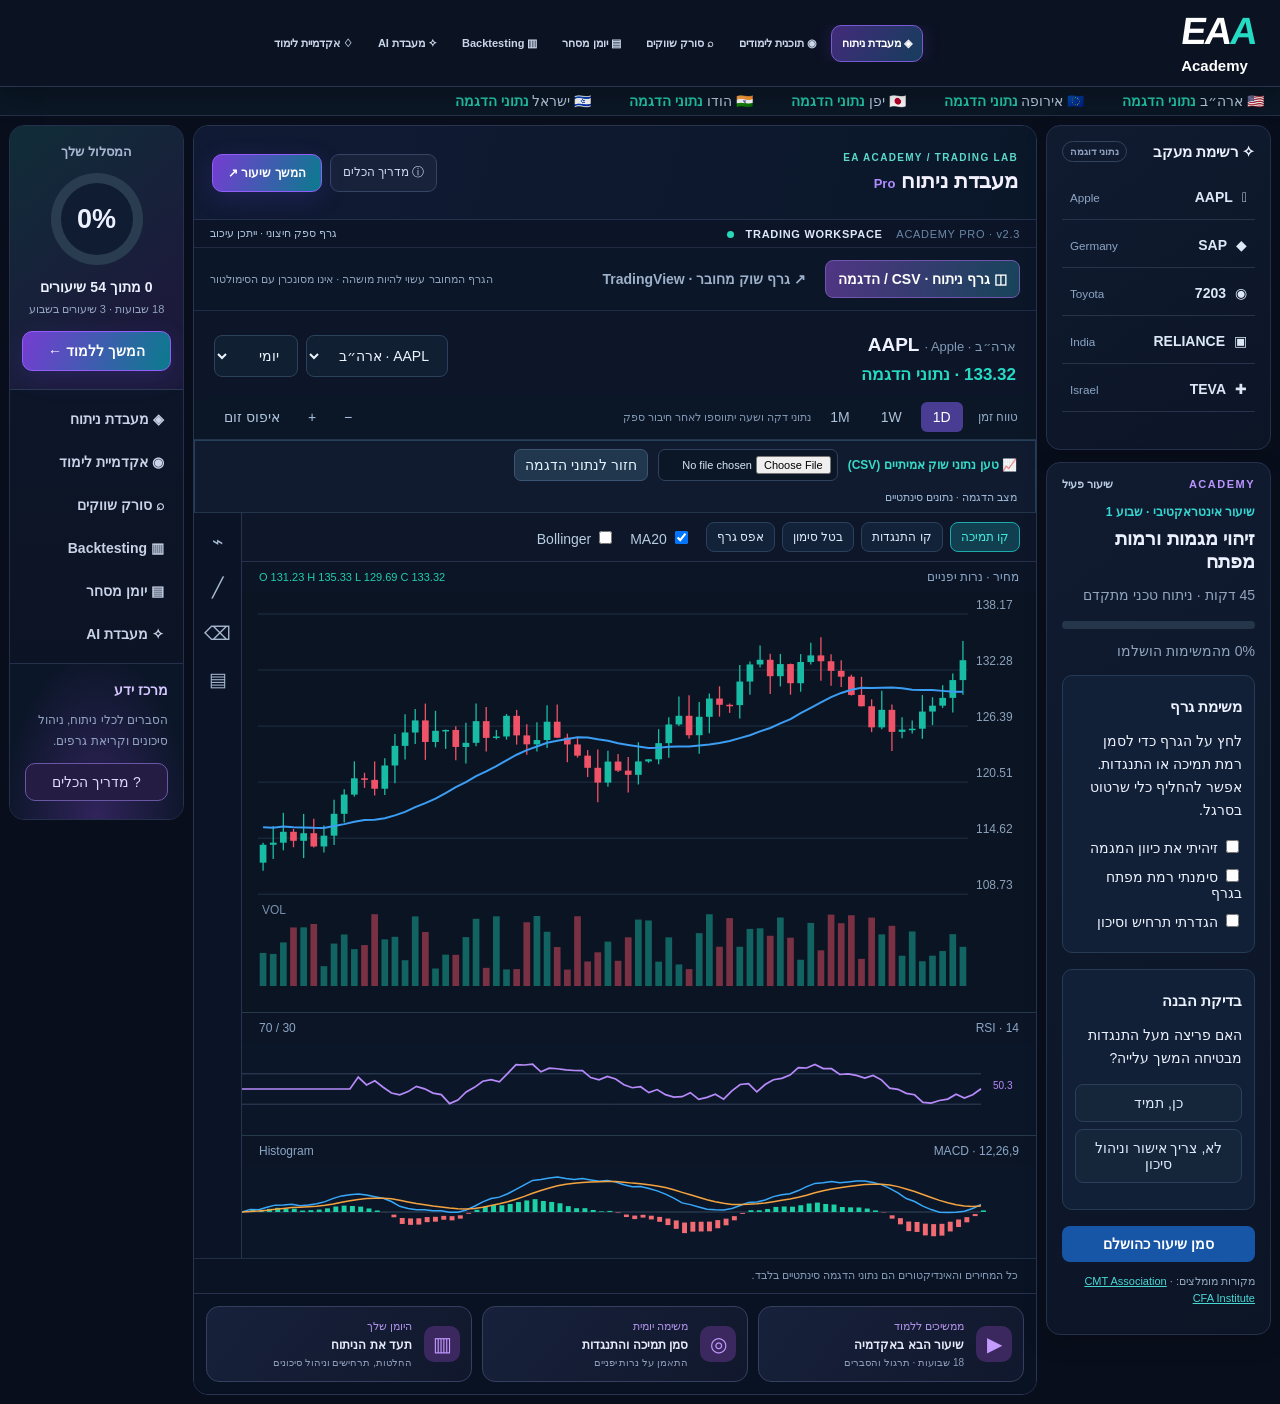
==== commit 91a01705: "Add files via upload" ====
--- a/index.html
+++ b/index.html
@@ -1,3 +1,3 @@
 <!DOCTYPE html>
 
-<html dir="rtl" lang="he"><head><meta charset="utf-8"/><meta content="width=device-width,initial-scale=1" name="viewport"/><meta content="#07111f" name="theme-color"/><title>EA Academy | Trading · Investing · AI</title><link href="style.css?v=23" rel="stylesheet"/><link href="pro-v3.css?v=30" rel="stylesheet"/><link href="ea-v4.css?v=40" rel="stylesheet"/></head><body><header><div class="brand"><div aria-label="EA Academy" class="ea-mark"><strong>EA<span>A</span></strong><small>Academy</small></div><span class="brand-sub">Trading · Investing · AI</span></div><nav><button class="active" data-view="lab">◈  מעבדת ניתוח</button><button data-view="courses">◉  תוכנית לימודים</button><button data-view="scanner">⌕  סורק שווקים</button><button data-view="journal">▤  יומן מסחר</button><button data-view="backtesting">▥  Backtesting</button><button data-view="research">✧  מעבדת AI</button><button class="nav-academy" data-view="courses">♢  אקדמיית לימוד</button></nav><span class="tag">● מצב הדגמה · מחירים סינתטיים</span></header><div class="ticker" id="ticker"></div><main><section class="view active" id="lab"><div class="layout"><section class="pro-chart panel chartpanel"><div class="ea-chart-top"><div><span class="ea-eyebrow">EA ACADEMY / TRADING LAB</span><h1>מעבדת ניתוח <em>Pro</em></h1><p>נתח מגמות, תרגל אסטרטגיות ולמד מתוך הגרף</p></div><div class="ea-top-actions"><button id="eaOpenHelpTop" type="button">ⓘ מדריך הכלים</button><button class="ea-gradient-btn" data-view="courses" type="button">המשך שיעור ↗</button></div></div><div class="terminal-strip"><div class="terminal-title"><span class="live-dot"></span> TRADING WORKSPACE <span class="terminal-sub">ACADEMY PRO · v2.3</span></div><div class="terminal-status">גרף ספק חיצוני · ייתכן עיכוב</div></div><div class="pro-mode-tabs"><button class="active" data-pro-mode="local" type="button">◫ גרף ניתוח · CSV / הדגמה</button><button data-pro-mode="external" type="button">↗ גרף שוק מחובר · TradingView</button><span>הגרף המחובר עשוי להיות מושהה · אינו מסונכרן עם הסימולטור</span></div><section class="live-market pro-external" hidden="" id="liveMarket"><div class="live-head"><strong>נתוני שוק מחוברים · TradingView</strong><span>הנתונים עשויים להיות מושהים בהתאם לבורסה ולספק. גרף זה נפרד מהסימולטור.</span></div><div class="live-tools"><label>סימול <input aria-label="סימול בורסה" id="liveSymbol" placeholder="NASDAQ:AAPL" value="NASDAQ:AAPL"/></label><button id="loadLive" type="button">טען גרף שוק</button><span id="liveStatus">טוען גרף חיצוני…</span></div><div class="live-frame" id="liveFrame"><iframe id="tvFrame" loading="lazy" referrerpolicy="strict-origin-when-cross-origin" title="גרף שוק TradingView"></iframe></div><p class="source-note">נתוני ספק חיצוני; זמינות, זמן אמת/השהיה, היקף היסטוריה והרשאות תלויים ב-TradingView ובבורסה. אין להסתמך על נתונים אלה לביצוע פקודות. אין סנכרון אוטומטי עם Backtesting או יומן המסחר.</p></section><div class="charthead pro-local"><div><h2 id="symbolTitle">AAPL <small>· Apple · NASDAQ</small></h2><div class="price" id="priceLabel">—</div></div><div class="actions"><select id="symbol"><option value="AAPL">AAPL · ארה״ב</option><option value="SAP">SAP · גרמניה</option><option value="7203">Toyota · יפן</option><option value="RELIANCE">Reliance · הודו</option><option value="TEVA">Teva · ישראל</option></select><select id="timeframe"><option value="D">יומי</option><option value="W">שבועי</option><option value="M">חודשי</option></select></div></div><div aria-label="טווחי זמן" class="quickframes pro-local" role="group"><span>טווח זמן</span><button class="active" data-frame="D">1D</button><button data-frame="W">1W</button><button data-frame="M">1M</button><span class="frame-note">נתוני דקה ושעה יתווספו לאחר חיבור ספק</span><div class="zoom-controls"><button id="zoomOut" title="הצג יותר נרות" type="button">−</button><button id="zoomIn" title="התקרב לגרף" type="button">+</button><button id="zoomReset" type="button">איפוס זום</button></div></div><div class="csv-upload pro-local"><label for="csvFile">📈 טען נתוני שוק אמיתיים (CSV)</label><input accept=".csv,text/csv" id="csvFile" type="file"/><button id="demoMode" type="button">חזור לנתוני הדגמה</button><span id="dataStatus" role="status">מצב הדגמה · נתונים סינתטיים</span></div><div class="trading-workspace pro-local"><div aria-label="כלי גרף" class="drawing-rail"><button data-rail="support" title="קו תמיכה">⌁</button><button data-rail="resistance" title="קו התנגדות">╱</button><button data-rail="clear" title="נקה שרטוטים">⌫</button><button data-rail="courses" title="לשיעורים">▤</button></div><div class="trading-chart-body"><div class="toolbar"><button class="selected" data-tool="support">קו תמיכה</button><button data-tool="resistance">קו התנגדות</button><button id="undo">בטל סימון</button><button id="reset">אפס גרף</button><label><input checked="" id="ma" type="checkbox"/> MA20</label><label><input id="bands" type="checkbox"/> Bollinger</label></div><div class="pane-heading"><span>מחיר · נרות יפניים</span><span id="ohlcInfo">OHLC</span></div><canvas aria-label="גרף נרות אינטראקטיבי עם נתוני הדגמה" id="chart"></canvas><div class="pane-heading indicator-pane"><span>RSI · 14</span><span>30 / 70</span></div><canvas id="rsi"></canvas><div class="pane-heading indicator-pane"><span>MACD · 12,26,9</span><span>Histogram</span></div><canvas id="macd"></canvas></div></div><p class="tiny pro-local" id="dataDisclaimer">כרגע מוצגים נתוני הדגמה סינתטיים. לאחר ייבוא CSV יופיע מקור הנתונים שתזין; האפליקציה אינה מאמתת את המקור או את התאמות המחירים.</p><div class="ea-bottom-tiles"><button class="ea-bottom-card" data-view="courses" type="button"><span class="ea-card-icon">▶</span><span><small>ממשיכים ללמוד</small><strong>שיעור הבא באקדמיה</strong><em>18 שבועות · תרגול והסברים</em></span></button><button class="ea-bottom-card" data-view="courses" type="button"><span class="ea-card-icon">◎</span><span><small>משימה יומית</small><strong>סמן תמיכה והתנגדות</strong><em>התאמן על נרות יפניים</em></span></button><button class="ea-bottom-card" data-view="journal" type="button"><span class="ea-card-icon">▥</span><span><small>היומן שלך</small><strong>תעד את הניתוח</strong><em>החלטות, תרחישים וניהול סיכונים</em></span></button></div></section><aside class="pro-dock"><aside class="panel sidebar"><div class="ea-side-title"><span>✧ רשימת מעקב</span><small>נתוני דוגמה</small></div><div class="sidebar-heading"><span>רשימת מעקב</span><span class="badge-demo">דמו</span></div><div class="watchlist" id="watchlist"><button data-watch="AAPL"> <strong>AAPL</strong><small>Apple</small></button><button data-watch="SAP">◆ <strong>SAP</strong><small>Germany</small></button><button data-watch="7203">◉ <strong>7203</strong><small>Toyota</small></button><button data-watch="RELIANCE">▣ <strong>RELIANCE</strong><small>India</small></button><button data-watch="TEVA">✚ <strong>TEVA</strong><small>Israel</small></button></div><h3>שווקים עולמיים</h3><div id="markets"></div><h3>כלים מתקדמים</h3><div class="toolgrid"><button data-view="scanner">⌕ סורק</button><button id="simButton">◈ סימולטור</button><button id="backtestButton">▥ Backtesting</button><button id="aiButton">✧ מעבדת AI</button></div><div class="mini"><h3>סימולטור מסחר</h3><label>כניסה <input id="entry" step="0.01" type="number" value="150"/></label><label>סטופ <input id="stop" step="0.01" type="number" value="145"/></label><label>יעד <input id="target" step="0.01" type="number" value="160"/></label><label>סיכון כספי <input id="risk" min="1" type="number" value="100"/></label><button class="primary" id="calculate">חשב פוזיציה</button><p class="muted" id="calcResult">הכנס נתונים לחישוב.</p></div></aside><aside class="panel lesson"><div class="lesson-topline">ACADEMY <span>שיעור פעיל</span></div><div class="eyebrow">שיעור אינטראקטיבי · שבוע <span id="weekNumber">1</span></div><h2 id="lessonTitle">זיהוי מגמות ורמות מפתח</h2><p class="muted">45 דקות · ניתוח טכני מתקדם</p><div class="progress"><i id="progressBar"></i></div><p class="muted" id="progressText">0% הושלם</p><div class="mini"><h3>משימת גרף</h3><p>לחץ על הגרף כדי לסמן רמת תמיכה או התנגדות. אפשר להחליף כלי שרטוט בסרגל.</p><div class="check"><label><input id="task1" type="checkbox"/> זיהיתי את כיוון המגמה</label><label><input id="task2" type="checkbox"/> סימנתי רמת מפתח בגרף</label><label><input id="task3" type="checkbox"/> הגדרתי תרחיש וסיכון</label></div></div><div class="mini"><h3>בדיקת הבנה</h3><p>האם פריצה מעל התנגדות מבטיחה המשך עלייה?</p><div class="quiz"><button data-answer="wrong">כן, תמיד</button><button data-answer="right">לא, צריך אישור וניהול סיכון</button></div><p class="muted" id="feedback"></p></div><button class="primary" id="complete">סמן שיעור כהושלם</button><p class="tiny">מקורות מומלצים: <a href="https://www.cmtassociation.org/" rel="noopener" target="_blank">CMT Association</a> · <a href="https://www.cfainstitute.org/" rel="noopener" target="_blank">CFA Institute</a></p></aside></aside><aside class="ea-left-rail"><div class="ea-journey"><div class="ea-small">המסלול שלך</div><div class="ea-ring" id="eaRing"><span id="eaPct">0%</span></div><strong id="eaDone">0 מתוך 54 שיעורים</strong><small>18 שבועות · 3 שיעורים בשבוע</small><button class="ea-gradient-btn" data-view="courses" type="button">המשך ללמוד ←</button></div><div class="ea-rail-menu"><button data-view="lab">◈ <span>מעבדת ניתוח</span></button><button data-view="courses">◉ <span>אקדמיית לימוד</span></button><button data-view="scanner">⌕ <span>סורק שווקים</span></button><button data-view="backtesting">▥ <span>Backtesting</span></button><button data-view="journal">▤ <span>יומן מסחר</span></button><button data-view="research">✧ <span>מעבדת AI</span></button></div><div class="ea-rail-foot"><strong>מרכז ידע</strong><p>הסברים לכלי ניתוח, ניהול סיכונים וקריאת גרפים.</p><button id="eaOpenHelp" type="button">? מדריך הכלים</button></div></aside></div></section><section class="view panel content academy-page" id="courses"><div class="academy-hero"><div><div class="eyebrow">ACADEMY / מסלול למידה מקצועי</div><h1>ללמוד. לנתח. לתרגל.</h1><p>18 שבועות · 54 שיעורים · 40.5 שעות מתוכננות. כל שיעור כולל הסברים, דוגמה, תרגול, בדיקת ידע ומקורות להעמקה.</p></div><div class="academy-score"><strong id="academyDone">0/54</strong><span>שיעורים שהושלמו</span><div class="progress"><i id="academyProgress"></i></div></div></div><div class="academy-shell"><aside class="academy-index"><h3>תוכנית הלימודים</h3><p class="tiny">בחר שיעור לפתיחת סביבת הלמידה</p><div class="coursegrid" id="courseGrid"></div></aside><article class="academy-reader" id="academyReader"><p class="muted">בחר שיעור מהתוכנית כדי להתחיל.</p></article></div></section><section class="view panel content" id="scanner"><h1>סורק שווקים עולמי</h1><p class="muted">דוגמת ממשק לסינון רשימת נכסים. הנתונים להמחשה בלבד ואינם תוצאות סריקה חיה.</p><div class="filters"><select id="marketFilter"><option value="all">כל השווקים</option><option value="US">ארה״ב</option><option value="EU">אירופה</option><option value="JP">יפן</option><option value="IN">הודו</option><option value="IL">ישראל</option></select><select id="trendFilter"><option value="all">כל המגמות</option><option value="up">מגמת עלייה</option><option value="down">מגמת ירידה</option></select></div><div id="scannerResults"></div></section><section class="view panel content" id="journal"><h1>יומן מסחר אישי</h1><p class="muted">שמור תרחישים ותובנות מקומית בדפדפן. אל תזין פרטי חשבון או מידע רגיש.</p><div class="journalform"><input id="journalSymbol" placeholder="סימול נכס"/><select id="journalType"><option>ניתוח טכני</option><option>תוכנית עסקה</option><option>סיכום עסקה</option></select><textarea id="journalNote" placeholder="מה ראיתי בגרף? מה התרחיש, הסטופ והסיכון?"></textarea><button class="primary" id="saveNote">שמור רשומה</button></div><div id="notes"></div></section><section class="view panel content" id="backtesting"><h1>מעבדת Backtesting</h1><p class="muted">סימולציה לימודית על סדרת מחירים סינתטית בלבד. לא ביצועי שוק, לא המלצת השקעה. אסטרטגיה: חציית ממוצעים נעים, לונג בלבד, ללא מינוף.</p><div class="journalform"><label>ממוצע קצר <input id="shortMa" max="40" min="2" type="number" value="10"/></label><label>ממוצע ארוך <input id="longMa" max="100" min="5" type="number" value="30"/></label><label>עמלה לכל פעולה (%) <input id="feePct" max="5" min="0" step="0.05" type="number" value="0.1"/></label><button class="primary" id="runBacktest">הרץ בדיקה</button></div><div class="results-grid" id="backtestResults"></div><p class="muted">התוצאות כוללות עמלה לדוגמה, אך אינן כוללות החלקה, מס, דיבידנדים או הטיית בחירת נכסים. בדיקה אמיתית מחייבת נתונים היסטוריים איכותיים ובדיקת out-of-sample.</p></section><section class="view panel content" id="research"><h1>מעבדת AI ומקורות מחקר</h1><p class="muted">גרסה זו אינה מחוברת למודל AI. כאן תוכל להכין שאלת מחקר מסודרת, להעתיק אותה ולבדוק מקורות ראשוניים.</p><div class="journalform"><label>נכס / סימול <input id="researchSymbol" maxlength="30" value="NVDA"/></label><label>סוג מחקר <select id="researchKind"><option value="technical">ניתוח טכני</option><option value="fundamental">ניתוח פונדמנטלי</option><option value="risk">ניהול סיכונים</option></select></label><textarea id="researchQuestion" placeholder="מה השאלה שתרצה לבדוק? למשל: האם הפריצה נתמכת בנפח?"></textarea><button class="primary" id="copyResearch">העתק שאלת מחקר מובנית</button></div><h2>מקורות מקצועיים</h2><div class="source-list"><a href="https://www.sec.gov/edgar/search/" rel="noopener" target="_blank">SEC EDGAR — דוחות חברות בארה״ב ↗</a><a href="https://pages.stern.nyu.edu/~adamodar/" rel="noopener" target="_blank">Aswath Damodaran — הערכת שווי ↗</a><a href="https://www.cmegroup.com/education.html" rel="noopener" target="_blank">CME Group — לימודי שווקים ונגזרים ↗</a><a href="https://www.investor.gov/" rel="noopener" target="_blank">Investor.gov — סיכונים והשקעות ↗</a></div><p class="muted">קישורים אלו הם מקורות ללמידה, לא ציטוטים המאמתים ניתוח מסוים. אל תסתמך על תשובת AI ללא הצלבת נתונים ותאריכים.</p></section></main><div id="toast" role="status"></div><script src="app.js?v=30"></script><script src="academy.js?v=30"></script><script src="market.js?v=30"></script><script src="pro-v3.js?v=30"></script><dialog class="ea-help" dir="rtl" id="eaHelp"><div class="ea-help-head"><div><small>EA ACADEMY · KNOWLEDGE CENTER</small><h2>מדריך הכלים שלך</h2></div><button aria-label="סגור" id="eaCloseHelp">✕</button></div><p>הסברים קצרים לכלי המסחר והלמידה. הנתונים בגרף המקומי סינתטיים אלא אם ייבאת CSV; הגרף החיצוני כפוף לזמינות והשהיית הספק.</p><div class="ea-help-grid"><article><h3>🕯 נרות יפניים</h3><p>כל נר מציג פתיחה, גבוה, נמוך וסגירה. גוף ירוק מציין סגירה מעל הפתיחה; אדום מציין ההפך.</p></article><article><h3>〽 MA20</h3><p>ממוצע מחירי הסגירה של 20 הנרות האחרונים. מסייע לראות כיוון מגמה, אך מגיב באיחור.</p></article><article><h3>◌ Bollinger</h3><p>רצועות סביב ממוצע נע המבטאות תנודתיות. נגיעה ברצועה אינה אות מסחר בפני עצמה.</p></article><article><h3>〰 RSI</h3><p>מדד מומנטום 0–100. רמות 30 ו־70 הן נקודות התייחסות, לא הבטחה להיפוך.</p></article><article><h3>▥ MACD</h3><p>השוואת ממוצעים נעים והיסטוגרמה להערכת שינויי מומנטום; חשוב לשלב הקשר שוק.</p></article><article><h3>⌁ תמיכה והתנגדות</h3><p>אזורי מחיר שבהם הופיע בעבר ביקוש או היצע. רמות עלולות להישבר ויש להגדיר סיכון מראש.</p></article><article><h3>◎ Backtesting</h3><p>בחינת אסטרטגיה על מחירי עבר. כרגע הבדיקה באתר היא לימודית ועל נתונים סינתטיים.</p></article><article><h3>↗ גרף מחובר</h3><p>רכיב חיצוני של TradingView. נתונים עשויים להיות בזמן אמת או מושהים לפי הבורסה והרשאות הספק.</p></article></div></dialog><script src="ea-v4.js?v=40"></script></body></html>
+<html dir="rtl" lang="he"><head><meta charset="utf-8"/><meta content="width=device-width,initial-scale=1" name="viewport"/><meta content="#07111f" name="theme-color"/><title>EA Academy | Trading · Investing · AI</title><link href="style.css?v=23" rel="stylesheet"/><link href="pro-v3.css?v=30" rel="stylesheet"/><link href="ea-v4.css?v=41" rel="stylesheet"/><link href="ea-layout-fix.css?v=41" rel="stylesheet"/></head><body><header><div class="brand"><div aria-label="EA Academy" class="ea-mark"><strong>EA<span>A</span></strong><small>Academy</small></div><span class="brand-sub">Trading · Investing · AI</span></div><nav><button class="active" data-view="lab">◈  מעבדת ניתוח</button><button data-view="courses">◉  תוכנית לימודים</button><button data-view="scanner">⌕  סורק שווקים</button><button data-view="journal">▤  יומן מסחר</button><button data-view="backtesting">▥  Backtesting</button><button data-view="research">✧  מעבדת AI</button><button class="nav-academy" data-view="courses">♢  אקדמיית לימוד</button></nav><span class="tag">● מצב הדגמה · מחירים סינתטיים</span></header><div class="ticker" id="ticker"></div><main><section class="view active" id="lab"><div class="layout"><section class="pro-chart panel chartpanel"><div class="ea-chart-top"><div><span class="ea-eyebrow">EA ACADEMY / TRADING LAB</span><h1>מעבדת ניתוח <em>Pro</em></h1><p>נתח מגמות, תרגל אסטרטגיות ולמד מתוך הגרף</p></div><div class="ea-top-actions"><button id="eaOpenHelpTop" type="button">ⓘ מדריך הכלים</button><button class="ea-gradient-btn" data-view="courses" type="button">המשך שיעור ↗</button></div></div><div class="terminal-strip"><div class="terminal-title"><span class="live-dot"></span> TRADING WORKSPACE <span class="terminal-sub">ACADEMY PRO · v2.3</span></div><div class="terminal-status">גרף ספק חיצוני · ייתכן עיכוב</div></div><div class="pro-mode-tabs"><button class="active" data-pro-mode="local" type="button">◫ גרף ניתוח · CSV / הדגמה</button><button data-pro-mode="external" type="button">↗ גרף שוק מחובר · TradingView</button><span>הגרף המחובר עשוי להיות מושהה · אינו מסונכרן עם הסימולטור</span></div><section class="live-market pro-external" hidden="" id="liveMarket"><div class="live-head"><strong>נתוני שוק מחוברים · TradingView</strong><span>הנתונים עשויים להיות מושהים בהתאם לבורסה ולספק. גרף זה נפרד מהסימולטור.</span></div><div class="live-tools"><label>סימול <input aria-label="סימול בורסה" id="liveSymbol" placeholder="NASDAQ:AAPL" value="NASDAQ:AAPL"/></label><button id="loadLive" type="button">טען גרף שוק</button><span id="liveStatus">טוען גרף חיצוני…</span></div><div class="live-frame" id="liveFrame"><iframe id="tvFrame" loading="lazy" referrerpolicy="strict-origin-when-cross-origin" title="גרף שוק TradingView"></iframe></div><p class="source-note">נתוני ספק חיצוני; זמינות, זמן אמת/השהיה, היקף היסטוריה והרשאות תלויים ב-TradingView ובבורסה. אין להסתמך על נתונים אלה לביצוע פקודות. אין סנכרון אוטומטי עם Backtesting או יומן המסחר.</p></section><div class="charthead pro-local"><div><h2 id="symbolTitle">AAPL <small>· Apple · NASDAQ</small></h2><div class="price" id="priceLabel">—</div></div><div class="actions"><select id="symbol"><option value="AAPL">AAPL · ארה״ב</option><option value="SAP">SAP · גרמניה</option><option value="7203">Toyota · יפן</option><option value="RELIANCE">Reliance · הודו</option><option value="TEVA">Teva · ישראל</option></select><select id="timeframe"><option value="D">יומי</option><option value="W">שבועי</option><option value="M">חודשי</option></select></div></div><div aria-label="טווחי זמן" class="quickframes pro-local" role="group"><span>טווח זמן</span><button class="active" data-frame="D">1D</button><button data-frame="W">1W</button><button data-frame="M">1M</button><span class="frame-note">נתוני דקה ושעה יתווספו לאחר חיבור ספק</span><div class="zoom-controls"><button id="zoomOut" title="הצג יותר נרות" type="button">−</button><button id="zoomIn" title="התקרב לגרף" type="button">+</button><button id="zoomReset" type="button">איפוס זום</button></div></div><div class="csv-upload pro-local"><label for="csvFile">📈 טען נתוני שוק אמיתיים (CSV)</label><input accept=".csv,text/csv" id="csvFile" type="file"/><button id="demoMode" type="button">חזור לנתוני הדגמה</button><span id="dataStatus" role="status">מצב הדגמה · נתונים סינתטיים</span></div><div class="trading-workspace pro-local"><div aria-label="כלי גרף" class="drawing-rail"><button data-rail="support" title="קו תמיכה">⌁</button><button data-rail="resistance" title="קו התנגדות">╱</button><button data-rail="clear" title="נקה שרטוטים">⌫</button><button data-rail="courses" title="לשיעורים">▤</button></div><div class="trading-chart-body"><div class="toolbar"><button class="selected" data-tool="support">קו תמיכה</button><button data-tool="resistance">קו התנגדות</button><button id="undo">בטל סימון</button><button id="reset">אפס גרף</button><label><input checked="" id="ma" type="checkbox"/> MA20</label><label><input id="bands" type="checkbox"/> Bollinger</label></div><div class="pane-heading"><span>מחיר · נרות יפניים</span><span id="ohlcInfo">OHLC</span></div><canvas aria-label="גרף נרות אינטראקטיבי עם נתוני הדגמה" id="chart"></canvas><div class="pane-heading indicator-pane"><span>RSI · 14</span><span>30 / 70</span></div><canvas id="rsi"></canvas><div class="pane-heading indicator-pane"><span>MACD · 12,26,9</span><span>Histogram</span></div><canvas id="macd"></canvas></div></div><p class="tiny pro-local" id="dataDisclaimer">כרגע מוצגים נתוני הדגמה סינתטיים. לאחר ייבוא CSV יופיע מקור הנתונים שתזין; האפליקציה אינה מאמתת את המקור או את התאמות המחירים.</p><div class="ea-bottom-tiles"><button class="ea-bottom-card" data-view="courses" type="button"><span class="ea-card-icon">▶</span><span><small>ממשיכים ללמוד</small><strong>שיעור הבא באקדמיה</strong><em>18 שבועות · תרגול והסברים</em></span></button><button class="ea-bottom-card" data-view="courses" type="button"><span class="ea-card-icon">◎</span><span><small>משימה יומית</small><strong>סמן תמיכה והתנגדות</strong><em>התאמן על נרות יפניים</em></span></button><button class="ea-bottom-card" data-view="journal" type="button"><span class="ea-card-icon">▥</span><span><small>היומן שלך</small><strong>תעד את הניתוח</strong><em>החלטות, תרחישים וניהול סיכונים</em></span></button></div></section><aside class="pro-dock"><aside class="panel sidebar"><div class="ea-side-title"><span>✧ רשימת מעקב</span><small>נתוני דוגמה</small></div><div class="sidebar-heading"><span>רשימת מעקב</span><span class="badge-demo">דמו</span></div><div class="watchlist" id="watchlist"><button data-watch="AAPL"> <strong>AAPL</strong><small>Apple</small></button><button data-watch="SAP">◆ <strong>SAP</strong><small>Germany</small></button><button data-watch="7203">◉ <strong>7203</strong><small>Toyota</small></button><button data-watch="RELIANCE">▣ <strong>RELIANCE</strong><small>India</small></button><button data-watch="TEVA">✚ <strong>TEVA</strong><small>Israel</small></button></div><h3>שווקים עולמיים</h3><div id="markets"></div><h3>כלים מתקדמים</h3><div class="toolgrid"><button data-view="scanner">⌕ סורק</button><button id="simButton">◈ סימולטור</button><button id="backtestButton">▥ Backtesting</button><button id="aiButton">✧ מעבדת AI</button></div><div class="mini"><h3>סימולטור מסחר</h3><label>כניסה <input id="entry" step="0.01" type="number" value="150"/></label><label>סטופ <input id="stop" step="0.01" type="number" value="145"/></label><label>יעד <input id="target" step="0.01" type="number" value="160"/></label><label>סיכון כספי <input id="risk" min="1" type="number" value="100"/></label><button class="primary" id="calculate">חשב פוזיציה</button><p class="muted" id="calcResult">הכנס נתונים לחישוב.</p></div></aside><aside class="panel lesson"><div class="lesson-topline">ACADEMY <span>שיעור פעיל</span></div><div class="eyebrow">שיעור אינטראקטיבי · שבוע <span id="weekNumber">1</span></div><h2 id="lessonTitle">זיהוי מגמות ורמות מפתח</h2><p class="muted">45 דקות · ניתוח טכני מתקדם</p><div class="progress"><i id="progressBar"></i></div><p class="muted" id="progressText">0% הושלם</p><div class="mini"><h3>משימת גרף</h3><p>לחץ על הגרף כדי לסמן רמת תמיכה או התנגדות. אפשר להחליף כלי שרטוט בסרגל.</p><div class="check"><label><input id="task1" type="checkbox"/> זיהיתי את כיוון המגמה</label><label><input id="task2" type="checkbox"/> סימנתי רמת מפתח בגרף</label><label><input id="task3" type="checkbox"/> הגדרתי תרחיש וסיכון</label></div></div><div class="mini"><h3>בדיקת הבנה</h3><p>האם פריצה מעל התנגדות מבטיחה המשך עלייה?</p><div class="quiz"><button data-answer="wrong">כן, תמיד</button><button data-answer="right">לא, צריך אישור וניהול סיכון</button></div><p class="muted" id="feedback"></p></div><button class="primary" id="complete">סמן שיעור כהושלם</button><p class="tiny">מקורות מומלצים: <a href="https://www.cmtassociation.org/" rel="noopener" target="_blank">CMT Association</a> · <a href="https://www.cfainstitute.org/" rel="noopener" target="_blank">CFA Institute</a></p></aside></aside><aside class="ea-left-rail"><div class="ea-journey"><div class="ea-small">המסלול שלך</div><div class="ea-ring" id="eaRing"><span id="eaPct">0%</span></div><strong id="eaDone">0 מתוך 54 שיעורים</strong><small>18 שבועות · 3 שיעורים בשבוע</small><button class="ea-gradient-btn" data-view="courses" type="button">המשך ללמוד ←</button></div><div class="ea-rail-menu"><button data-view="lab">◈ <span>מעבדת ניתוח</span></button><button data-view="courses">◉ <span>אקדמיית לימוד</span></button><button data-view="scanner">⌕ <span>סורק שווקים</span></button><button data-view="backtesting">▥ <span>Backtesting</span></button><button data-view="journal">▤ <span>יומן מסחר</span></button><button data-view="research">✧ <span>מעבדת AI</span></button></div><div class="ea-rail-foot"><strong>מרכז ידע</strong><p>הסברים לכלי ניתוח, ניהול סיכונים וקריאת גרפים.</p><button id="eaOpenHelp" type="button">? מדריך הכלים</button></div></aside></div></section><section class="view panel content academy-page" id="courses"><div class="academy-hero"><div><div class="eyebrow">ACADEMY / מסלול למידה מקצועי</div><h1>ללמוד. לנתח. לתרגל.</h1><p>18 שבועות · 54 שיעורים · 40.5 שעות מתוכננות. כל שיעור כולל הסברים, דוגמה, תרגול, בדיקת ידע ומקורות להעמקה.</p></div><div class="academy-score"><strong id="academyDone">0/54</strong><span>שיעורים שהושלמו</span><div class="progress"><i id="academyProgress"></i></div></div></div><div class="academy-shell"><aside class="academy-index"><h3>תוכנית הלימודים</h3><p class="tiny">בחר שיעור לפתיחת סביבת הלמידה</p><div class="coursegrid" id="courseGrid"></div></aside><article class="academy-reader" id="academyReader"><p class="muted">בחר שיעור מהתוכנית כדי להתחיל.</p></article></div></section><section class="view panel content" id="scanner"><h1>סורק שווקים עולמי</h1><p class="muted">דוגמת ממשק לסינון רשימת נכסים. הנתונים להמחשה בלבד ואינם תוצאות סריקה חיה.</p><div class="filters"><select id="marketFilter"><option value="all">כל השווקים</option><option value="US">ארה״ב</option><option value="EU">אירופה</option><option value="JP">יפן</option><option value="IN">הודו</option><option value="IL">ישראל</option></select><select id="trendFilter"><option value="all">כל המגמות</option><option value="up">מגמת עלייה</option><option value="down">מגמת ירידה</option></select></div><div id="scannerResults"></div></section><section class="view panel content" id="journal"><h1>יומן מסחר אישי</h1><p class="muted">שמור תרחישים ותובנות מקומית בדפדפן. אל תזין פרטי חשבון או מידע רגיש.</p><div class="journalform"><input id="journalSymbol" placeholder="סימול נכס"/><select id="journalType"><option>ניתוח טכני</option><option>תוכנית עסקה</option><option>סיכום עסקה</option></select><textarea id="journalNote" placeholder="מה ראיתי בגרף? מה התרחיש, הסטופ והסיכון?"></textarea><button class="primary" id="saveNote">שמור רשומה</button></div><div id="notes"></div></section><section class="view panel content" id="backtesting"><h1>מעבדת Backtesting</h1><p class="muted">סימולציה לימודית על סדרת מחירים סינתטית בלבד. לא ביצועי שוק, לא המלצת השקעה. אסטרטגיה: חציית ממוצעים נעים, לונג בלבד, ללא מינוף.</p><div class="journalform"><label>ממוצע קצר <input id="shortMa" max="40" min="2" type="number" value="10"/></label><label>ממוצע ארוך <input id="longMa" max="100" min="5" type="number" value="30"/></label><label>עמלה לכל פעולה (%) <input id="feePct" max="5" min="0" step="0.05" type="number" value="0.1"/></label><button class="primary" id="runBacktest">הרץ בדיקה</button></div><div class="results-grid" id="backtestResults"></div><p class="muted">התוצאות כוללות עמלה לדוגמה, אך אינן כוללות החלקה, מס, דיבידנדים או הטיית בחירת נכסים. בדיקה אמיתית מחייבת נתונים היסטוריים איכותיים ובדיקת out-of-sample.</p></section><section class="view panel content" id="research"><h1>מעבדת AI ומקורות מחקר</h1><p class="muted">גרסה זו אינה מחוברת למודל AI. כאן תוכל להכין שאלת מחקר מסודרת, להעתיק אותה ולבדוק מקורות ראשוניים.</p><div class="journalform"><label>נכס / סימול <input id="researchSymbol" maxlength="30" value="NVDA"/></label><label>סוג מחקר <select id="researchKind"><option value="technical">ניתוח טכני</option><option value="fundamental">ניתוח פונדמנטלי</option><option value="risk">ניהול סיכונים</option></select></label><textarea id="researchQuestion" placeholder="מה השאלה שתרצה לבדוק? למשל: האם הפריצה נתמכת בנפח?"></textarea><button class="primary" id="copyResearch">העתק שאלת מחקר מובנית</button></div><h2>מקורות מקצועיים</h2><div class="source-list"><a href="https://www.sec.gov/edgar/search/" rel="noopener" target="_blank">SEC EDGAR — דוחות חברות בארה״ב ↗</a><a href="https://pages.stern.nyu.edu/~adamodar/" rel="noopener" target="_blank">Aswath Damodaran — הערכת שווי ↗</a><a href="https://www.cmegroup.com/education.html" rel="noopener" target="_blank">CME Group — לימודי שווקים ונגזרים ↗</a><a href="https://www.investor.gov/" rel="noopener" target="_blank">Investor.gov — סיכונים והשקעות ↗</a></div><p class="muted">קישורים אלו הם מקורות ללמידה, לא ציטוטים המאמתים ניתוח מסוים. אל תסתמך על תשובת AI ללא הצלבת נתונים ותאריכים.</p></section></main><div id="toast" role="status"></div><script src="app.js?v=30"></script><script src="academy.js?v=30"></script><script src="market.js?v=30"></script><script src="pro-v3.js?v=30"></script><dialog class="ea-help" dir="rtl" id="eaHelp"><div class="ea-help-head"><div><small>EA ACADEMY · KNOWLEDGE CENTER</small><h2>מדריך הכלים שלך</h2></div><button aria-label="סגור" id="eaCloseHelp">✕</button></div><p>הסברים קצרים לכלי המסחר והלמידה. הנתונים בגרף המקומי סינתטיים אלא אם ייבאת CSV; הגרף החיצוני כפוף לזמינות והשהיית הספק.</p><div class="ea-help-grid"><article><h3>🕯 נרות יפניים</h3><p>כל נר מציג פתיחה, גבוה, נמוך וסגירה. גוף ירוק מציין סגירה מעל הפתיחה; אדום מציין ההפך.</p></article><article><h3>〽 MA20</h3><p>ממוצע מחירי הסגירה של 20 הנרות האחרונים. מסייע לראות כיוון מגמה, אך מגיב באיחור.</p></article><article><h3>◌ Bollinger</h3><p>רצועות סביב ממוצע נע המבטאות תנודתיות. נגיעה ברצועה אינה אות מסחר בפני עצמה.</p></article><article><h3>〰 RSI</h3><p>מדד מומנטום 0–100. רמות 30 ו־70 הן נקודות התייחסות, לא הבטחה להיפוך.</p></article><article><h3>▥ MACD</h3><p>השוואת ממוצעים נעים והיסטוגרמה להערכת שינויי מומנטום; חשוב לשלב הקשר שוק.</p></article><article><h3>⌁ תמיכה והתנגדות</h3><p>אזורי מחיר שבהם הופיע בעבר ביקוש או היצע. רמות עלולות להישבר ויש להגדיר סיכון מראש.</p></article><article><h3>◎ Backtesting</h3><p>בחינת אסטרטגיה על מחירי עבר. כרגע הבדיקה באתר היא לימודית ועל נתונים סינתטיים.</p></article><article><h3>↗ גרף מחובר</h3><p>רכיב חיצוני של TradingView. נתונים עשויים להיות בזמן אמת או מושהים לפי הבורסה והרשאות הספק.</p></article></div></dialog><script src="ea-v4.js?v=41"></script></body></html>
--- a/ea-layout-fix.css
+++ b/ea-layout-fix.css
@@ -0,0 +1,35 @@
+/* EA Academy 4.1: stable responsive layout, visual hierarchy, cache-safe fixes */
+:root{--ea-bg:#080e1b;--ea-panel:#101a2c;--ea-line:#293550;--ea-text:#ecf1ff;--ea-teal:#26dbc4;--ea-purple:#a47cff}
+html,body{width:100%;max-width:100%;overflow-x:hidden;background:var(--ea-bg);color:var(--ea-text)}
+header{position:relative;display:grid!important;grid-template-columns:auto minmax(0,1fr) auto;align-items:center!important;gap:20px!important;min-height:82px!important;padding:12px clamp(14px,2vw,32px)!important;background:#0b1222!important;border-bottom:1px solid var(--ea-line)!important}
+header .brand{display:flex!important;gap:12px;align-items:center!important;min-width:0;font-size:unset!important;color:var(--ea-text)!important;direction:ltr!important}
+header .ea-mark{display:flex!important;flex-direction:column!important;align-items:center;line-height:.85;letter-spacing:-2px;transform:skewX(-8deg)}
+header .ea-mark strong{font-size:38px!important;line-height:1.05;color:#fff!important;font-weight:900}
+header .ea-mark strong span{color:var(--ea-teal)!important}
+header .ea-mark small{font-size:15px!important;letter-spacing:0!important;line-height:1.15;color:#fff!important}
+header .brand-sub{font-size:11px;color:#a2b3ce;white-space:nowrap}
+header nav{display:flex!important;align-items:center!important;justify-content:center!important;flex-wrap:nowrap!important;gap:3px!important;min-width:0;overflow-x:auto;scrollbar-width:thin}
+header nav button{flex-shrink:0;font-size:clamp(11px,.85vw,14px)!important;padding:11px 10px!important;background:transparent!important;border:1px solid transparent!important;border-radius:10px!important;color:#cad5ea!important}
+header nav button.active{background:linear-gradient(125deg,#432b7b,#153d5c)!important;border-color:#7a59d6!important;color:white!important}
+header .tag{font-size:11px!important;white-space:nowrap;justify-self:end}
+#lab .layout{display:grid!important;direction:ltr!important;grid-template-columns:minmax(185px,15%) minmax(0,1fr) minmax(235px,20%)!important;align-items:start;gap:12px!important;padding:14px!important;max-width:1920px;margin:0 auto;min-height:0!important}
+#lab .layout>.ea-left-rail{grid-column:1!important;grid-row:1!important;direction:rtl;min-width:0!important;max-width:100%;border-radius:15px!important;overflow:hidden}
+#lab .layout>.pro-chart{grid-column:2!important;grid-row:1!important;min-width:0!important;width:100%;max-width:100%;overflow:hidden!important;border:1px solid var(--ea-line)!important;border-radius:15px!important;padding:0!important}
+#lab .layout>.pro-dock{grid-column:3!important;grid-row:1!important;min-width:0!important;width:100%;max-width:100%;display:flex!important;flex-direction:column!important;gap:12px!important;direction:rtl}
+#lab .pro-dock>.sidebar,#lab .pro-dock>.lesson{width:100%;min-width:0;max-width:100%;border-radius:14px!important;overflow:hidden}
+#lab .ea-chart-top{padding:14px 18px!important;min-height:94px}
+#lab .ea-chart-top h1{font-size:21px!important}
+#lab .charthead,#lab .toolbar,#lab .quickframes,#lab .pro-mode-tabs{max-width:100%;min-width:0;overflow-x:auto}
+#lab .trading-chart-body,#lab .pro-local{min-width:0;max-width:100%}
+#lab canvas{max-width:100%;width:100%;display:block}
+#lab #chart{height:360px!important}
+#lab #rsi,#lab #macd{height:92px!important}
+#lab .ea-bottom-tiles{grid-template-columns:repeat(3,minmax(0,1fr))!important}
+#lab .ea-bottom-card{min-width:0;overflow:hidden}
+#lab .ea-left-rail .ea-journey{padding:18px 12px}
+#lab .ea-left-rail .ea-rail-menu{padding:10px}
+#lab .ea-left-rail .ea-rail-menu button{padding:11px 9px}
+#lab .ea-left-rail .ea-ring{width:92px;height:92px}
+@media(max-width:1350px){header{grid-template-columns:auto minmax(0,1fr)!important}header .tag{display:none!important}header .brand-sub{display:none!important}#lab .layout{grid-template-columns:175px minmax(0,1fr) 225px!important;gap:9px!important;padding:9px!important}#lab .ea-chart-top p{display:none}}
+@media(max-width:1050px){header{display:flex!important;flex-wrap:wrap!important;justify-content:center!important}header nav{width:100%!important;order:2}#lab .layout{grid-template-columns:170px minmax(0,1fr)!important}#lab .layout>.pro-dock{grid-column:2!important;grid-row:2!important;display:grid!important;grid-template-columns:repeat(2,minmax(0,1fr))!important}#lab .layout>.ea-left-rail{grid-row:1/span 2!important}#lab .layout>.pro-chart{grid-column:2!important}}
+@media(max-width:720px){header{gap:8px!important}header .brand{width:100%;justify-content:center}header nav{justify-content:flex-start!important}#lab .layout{display:flex!important;flex-direction:column!important;padding:8px!important}#lab .layout>.ea-left-rail,#lab .layout>.pro-chart,#lab .layout>.pro-dock{width:100%!important;max-width:100%!important}#lab .ea-left-rail .ea-journey{display:none}#lab .ea-rail-menu{display:grid!important;grid-template-columns:repeat(3,minmax(0,1fr))!important}#lab .layout>.pro-chart{order:1}#lab .layout>.ea-left-rail{order:0}#lab .layout>.pro-dock{order:2;display:flex!important}#lab .ea-bottom-tiles{grid-template-columns:1fr!important}#lab #chart{height:300px!important}#lab .ea-chart-top{flex-direction:column;align-items:stretch}}
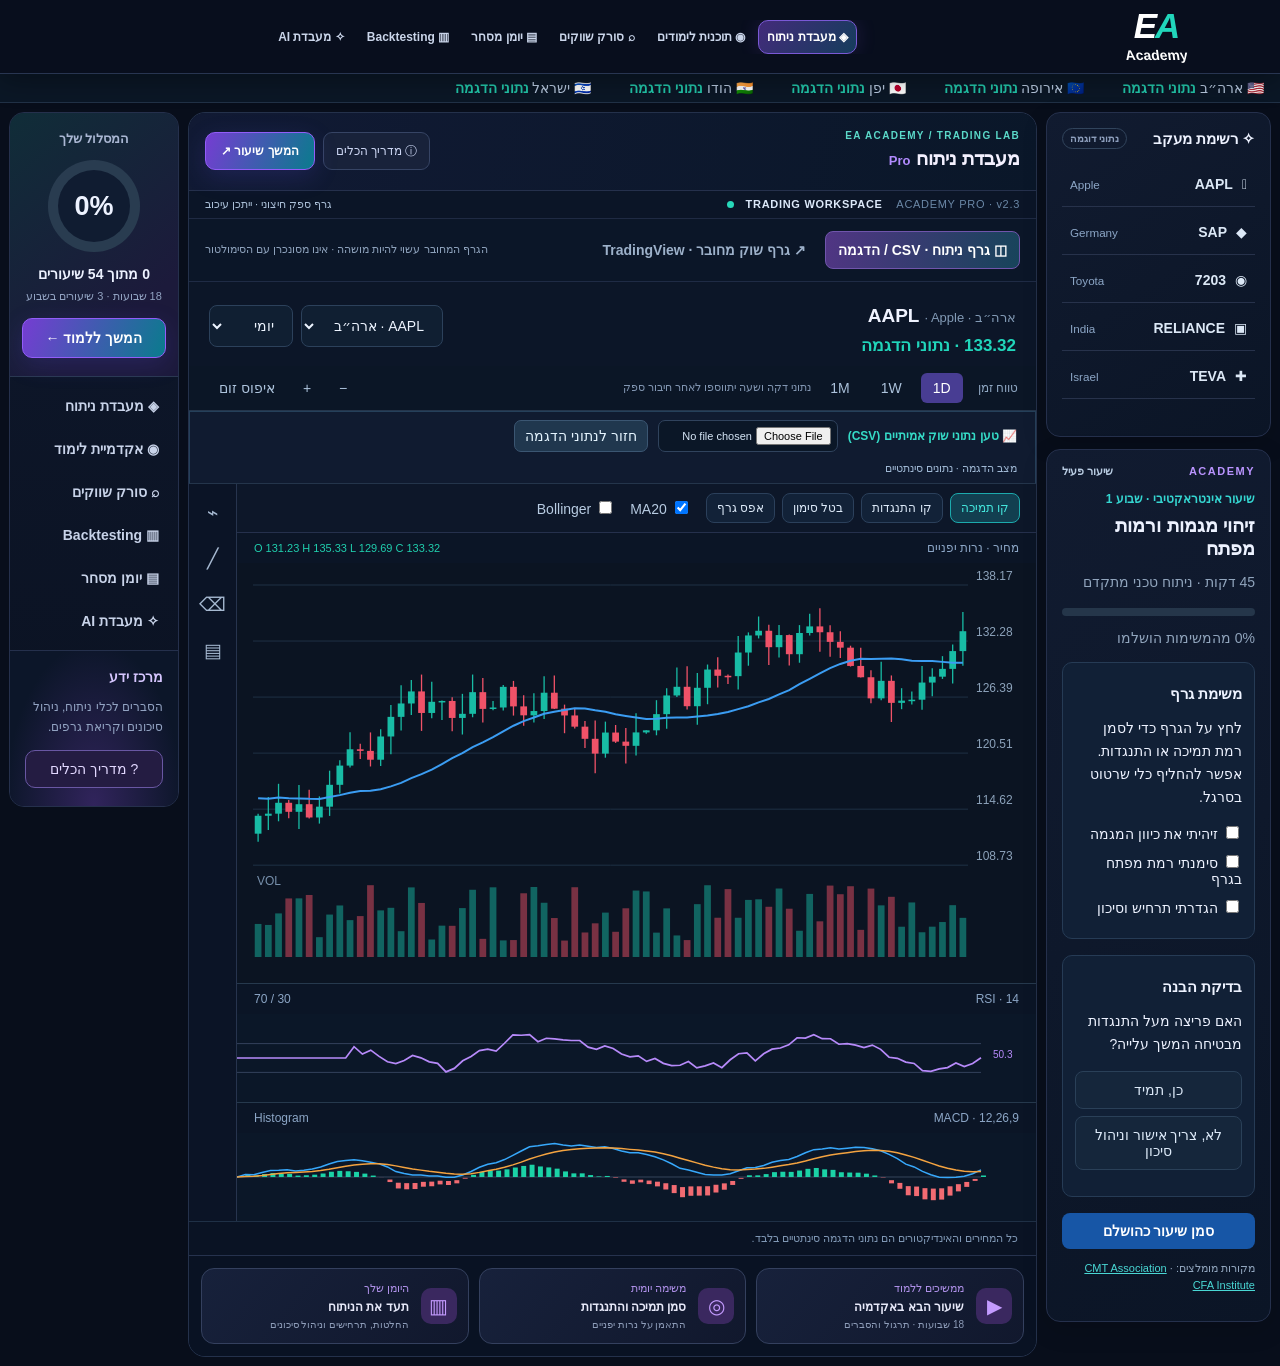
==== commit 5b346ee7: "Add files via upload" ====
--- a/index.html
+++ b/index.html
@@ -1,3 +1,3 @@
 <!DOCTYPE html>
 
-<html dir="rtl" lang="he"><head><meta charset="utf-8"/><meta content="width=device-width,initial-scale=1" name="viewport"/><meta content="#07111f" name="theme-color"/><title>EA Academy | Trading · Investing · AI</title><link href="style.css?v=23" rel="stylesheet"/><link href="pro-v3.css?v=30" rel="stylesheet"/><link href="ea-v4.css?v=41" rel="stylesheet"/><link href="ea-layout-fix.css?v=41" rel="stylesheet"/></head><body><header><div class="brand"><div aria-label="EA Academy" class="ea-mark"><strong>EA<span>A</span></strong><small>Academy</small></div><span class="brand-sub">Trading · Investing · AI</span></div><nav><button class="active" data-view="lab">◈  מעבדת ניתוח</button><button data-view="courses">◉  תוכנית לימודים</button><button data-view="scanner">⌕  סורק שווקים</button><button data-view="journal">▤  יומן מסחר</button><button data-view="backtesting">▥  Backtesting</button><button data-view="research">✧  מעבדת AI</button><button class="nav-academy" data-view="courses">♢  אקדמיית לימוד</button></nav><span class="tag">● מצב הדגמה · מחירים סינתטיים</span></header><div class="ticker" id="ticker"></div><main><section class="view active" id="lab"><div class="layout"><section class="pro-chart panel chartpanel"><div class="ea-chart-top"><div><span class="ea-eyebrow">EA ACADEMY / TRADING LAB</span><h1>מעבדת ניתוח <em>Pro</em></h1><p>נתח מגמות, תרגל אסטרטגיות ולמד מתוך הגרף</p></div><div class="ea-top-actions"><button id="eaOpenHelpTop" type="button">ⓘ מדריך הכלים</button><button class="ea-gradient-btn" data-view="courses" type="button">המשך שיעור ↗</button></div></div><div class="terminal-strip"><div class="terminal-title"><span class="live-dot"></span> TRADING WORKSPACE <span class="terminal-sub">ACADEMY PRO · v2.3</span></div><div class="terminal-status">גרף ספק חיצוני · ייתכן עיכוב</div></div><div class="pro-mode-tabs"><button class="active" data-pro-mode="local" type="button">◫ גרף ניתוח · CSV / הדגמה</button><button data-pro-mode="external" type="button">↗ גרף שוק מחובר · TradingView</button><span>הגרף המחובר עשוי להיות מושהה · אינו מסונכרן עם הסימולטור</span></div><section class="live-market pro-external" hidden="" id="liveMarket"><div class="live-head"><strong>נתוני שוק מחוברים · TradingView</strong><span>הנתונים עשויים להיות מושהים בהתאם לבורסה ולספק. גרף זה נפרד מהסימולטור.</span></div><div class="live-tools"><label>סימול <input aria-label="סימול בורסה" id="liveSymbol" placeholder="NASDAQ:AAPL" value="NASDAQ:AAPL"/></label><button id="loadLive" type="button">טען גרף שוק</button><span id="liveStatus">טוען גרף חיצוני…</span></div><div class="live-frame" id="liveFrame"><iframe id="tvFrame" loading="lazy" referrerpolicy="strict-origin-when-cross-origin" title="גרף שוק TradingView"></iframe></div><p class="source-note">נתוני ספק חיצוני; זמינות, זמן אמת/השהיה, היקף היסטוריה והרשאות תלויים ב-TradingView ובבורסה. אין להסתמך על נתונים אלה לביצוע פקודות. אין סנכרון אוטומטי עם Backtesting או יומן המסחר.</p></section><div class="charthead pro-local"><div><h2 id="symbolTitle">AAPL <small>· Apple · NASDAQ</small></h2><div class="price" id="priceLabel">—</div></div><div class="actions"><select id="symbol"><option value="AAPL">AAPL · ארה״ב</option><option value="SAP">SAP · גרמניה</option><option value="7203">Toyota · יפן</option><option value="RELIANCE">Reliance · הודו</option><option value="TEVA">Teva · ישראל</option></select><select id="timeframe"><option value="D">יומי</option><option value="W">שבועי</option><option value="M">חודשי</option></select></div></div><div aria-label="טווחי זמן" class="quickframes pro-local" role="group"><span>טווח זמן</span><button class="active" data-frame="D">1D</button><button data-frame="W">1W</button><button data-frame="M">1M</button><span class="frame-note">נתוני דקה ושעה יתווספו לאחר חיבור ספק</span><div class="zoom-controls"><button id="zoomOut" title="הצג יותר נרות" type="button">−</button><button id="zoomIn" title="התקרב לגרף" type="button">+</button><button id="zoomReset" type="button">איפוס זום</button></div></div><div class="csv-upload pro-local"><label for="csvFile">📈 טען נתוני שוק אמיתיים (CSV)</label><input accept=".csv,text/csv" id="csvFile" type="file"/><button id="demoMode" type="button">חזור לנתוני הדגמה</button><span id="dataStatus" role="status">מצב הדגמה · נתונים סינתטיים</span></div><div class="trading-workspace pro-local"><div aria-label="כלי גרף" class="drawing-rail"><button data-rail="support" title="קו תמיכה">⌁</button><button data-rail="resistance" title="קו התנגדות">╱</button><button data-rail="clear" title="נקה שרטוטים">⌫</button><button data-rail="courses" title="לשיעורים">▤</button></div><div class="trading-chart-body"><div class="toolbar"><button class="selected" data-tool="support">קו תמיכה</button><button data-tool="resistance">קו התנגדות</button><button id="undo">בטל סימון</button><button id="reset">אפס גרף</button><label><input checked="" id="ma" type="checkbox"/> MA20</label><label><input id="bands" type="checkbox"/> Bollinger</label></div><div class="pane-heading"><span>מחיר · נרות יפניים</span><span id="ohlcInfo">OHLC</span></div><canvas aria-label="גרף נרות אינטראקטיבי עם נתוני הדגמה" id="chart"></canvas><div class="pane-heading indicator-pane"><span>RSI · 14</span><span>30 / 70</span></div><canvas id="rsi"></canvas><div class="pane-heading indicator-pane"><span>MACD · 12,26,9</span><span>Histogram</span></div><canvas id="macd"></canvas></div></div><p class="tiny pro-local" id="dataDisclaimer">כרגע מוצגים נתוני הדגמה סינתטיים. לאחר ייבוא CSV יופיע מקור הנתונים שתזין; האפליקציה אינה מאמתת את המקור או את התאמות המחירים.</p><div class="ea-bottom-tiles"><button class="ea-bottom-card" data-view="courses" type="button"><span class="ea-card-icon">▶</span><span><small>ממשיכים ללמוד</small><strong>שיעור הבא באקדמיה</strong><em>18 שבועות · תרגול והסברים</em></span></button><button class="ea-bottom-card" data-view="courses" type="button"><span class="ea-card-icon">◎</span><span><small>משימה יומית</small><strong>סמן תמיכה והתנגדות</strong><em>התאמן על נרות יפניים</em></span></button><button class="ea-bottom-card" data-view="journal" type="button"><span class="ea-card-icon">▥</span><span><small>היומן שלך</small><strong>תעד את הניתוח</strong><em>החלטות, תרחישים וניהול סיכונים</em></span></button></div></section><aside class="pro-dock"><aside class="panel sidebar"><div class="ea-side-title"><span>✧ רשימת מעקב</span><small>נתוני דוגמה</small></div><div class="sidebar-heading"><span>רשימת מעקב</span><span class="badge-demo">דמו</span></div><div class="watchlist" id="watchlist"><button data-watch="AAPL"> <strong>AAPL</strong><small>Apple</small></button><button data-watch="SAP">◆ <strong>SAP</strong><small>Germany</small></button><button data-watch="7203">◉ <strong>7203</strong><small>Toyota</small></button><button data-watch="RELIANCE">▣ <strong>RELIANCE</strong><small>India</small></button><button data-watch="TEVA">✚ <strong>TEVA</strong><small>Israel</small></button></div><h3>שווקים עולמיים</h3><div id="markets"></div><h3>כלים מתקדמים</h3><div class="toolgrid"><button data-view="scanner">⌕ סורק</button><button id="simButton">◈ סימולטור</button><button id="backtestButton">▥ Backtesting</button><button id="aiButton">✧ מעבדת AI</button></div><div class="mini"><h3>סימולטור מסחר</h3><label>כניסה <input id="entry" step="0.01" type="number" value="150"/></label><label>סטופ <input id="stop" step="0.01" type="number" value="145"/></label><label>יעד <input id="target" step="0.01" type="number" value="160"/></label><label>סיכון כספי <input id="risk" min="1" type="number" value="100"/></label><button class="primary" id="calculate">חשב פוזיציה</button><p class="muted" id="calcResult">הכנס נתונים לחישוב.</p></div></aside><aside class="panel lesson"><div class="lesson-topline">ACADEMY <span>שיעור פעיל</span></div><div class="eyebrow">שיעור אינטראקטיבי · שבוע <span id="weekNumber">1</span></div><h2 id="lessonTitle">זיהוי מגמות ורמות מפתח</h2><p class="muted">45 דקות · ניתוח טכני מתקדם</p><div class="progress"><i id="progressBar"></i></div><p class="muted" id="progressText">0% הושלם</p><div class="mini"><h3>משימת גרף</h3><p>לחץ על הגרף כדי לסמן רמת תמיכה או התנגדות. אפשר להחליף כלי שרטוט בסרגל.</p><div class="check"><label><input id="task1" type="checkbox"/> זיהיתי את כיוון המגמה</label><label><input id="task2" type="checkbox"/> סימנתי רמת מפתח בגרף</label><label><input id="task3" type="checkbox"/> הגדרתי תרחיש וסיכון</label></div></div><div class="mini"><h3>בדיקת הבנה</h3><p>האם פריצה מעל התנגדות מבטיחה המשך עלייה?</p><div class="quiz"><button data-answer="wrong">כן, תמיד</button><button data-answer="right">לא, צריך אישור וניהול סיכון</button></div><p class="muted" id="feedback"></p></div><button class="primary" id="complete">סמן שיעור כהושלם</button><p class="tiny">מקורות מומלצים: <a href="https://www.cmtassociation.org/" rel="noopener" target="_blank">CMT Association</a> · <a href="https://www.cfainstitute.org/" rel="noopener" target="_blank">CFA Institute</a></p></aside></aside><aside class="ea-left-rail"><div class="ea-journey"><div class="ea-small">המסלול שלך</div><div class="ea-ring" id="eaRing"><span id="eaPct">0%</span></div><strong id="eaDone">0 מתוך 54 שיעורים</strong><small>18 שבועות · 3 שיעורים בשבוע</small><button class="ea-gradient-btn" data-view="courses" type="button">המשך ללמוד ←</button></div><div class="ea-rail-menu"><button data-view="lab">◈ <span>מעבדת ניתוח</span></button><button data-view="courses">◉ <span>אקדמיית לימוד</span></button><button data-view="scanner">⌕ <span>סורק שווקים</span></button><button data-view="backtesting">▥ <span>Backtesting</span></button><button data-view="journal">▤ <span>יומן מסחר</span></button><button data-view="research">✧ <span>מעבדת AI</span></button></div><div class="ea-rail-foot"><strong>מרכז ידע</strong><p>הסברים לכלי ניתוח, ניהול סיכונים וקריאת גרפים.</p><button id="eaOpenHelp" type="button">? מדריך הכלים</button></div></aside></div></section><section class="view panel content academy-page" id="courses"><div class="academy-hero"><div><div class="eyebrow">ACADEMY / מסלול למידה מקצועי</div><h1>ללמוד. לנתח. לתרגל.</h1><p>18 שבועות · 54 שיעורים · 40.5 שעות מתוכננות. כל שיעור כולל הסברים, דוגמה, תרגול, בדיקת ידע ומקורות להעמקה.</p></div><div class="academy-score"><strong id="academyDone">0/54</strong><span>שיעורים שהושלמו</span><div class="progress"><i id="academyProgress"></i></div></div></div><div class="academy-shell"><aside class="academy-index"><h3>תוכנית הלימודים</h3><p class="tiny">בחר שיעור לפתיחת סביבת הלמידה</p><div class="coursegrid" id="courseGrid"></div></aside><article class="academy-reader" id="academyReader"><p class="muted">בחר שיעור מהתוכנית כדי להתחיל.</p></article></div></section><section class="view panel content" id="scanner"><h1>סורק שווקים עולמי</h1><p class="muted">דוגמת ממשק לסינון רשימת נכסים. הנתונים להמחשה בלבד ואינם תוצאות סריקה חיה.</p><div class="filters"><select id="marketFilter"><option value="all">כל השווקים</option><option value="US">ארה״ב</option><option value="EU">אירופה</option><option value="JP">יפן</option><option value="IN">הודו</option><option value="IL">ישראל</option></select><select id="trendFilter"><option value="all">כל המגמות</option><option value="up">מגמת עלייה</option><option value="down">מגמת ירידה</option></select></div><div id="scannerResults"></div></section><section class="view panel content" id="journal"><h1>יומן מסחר אישי</h1><p class="muted">שמור תרחישים ותובנות מקומית בדפדפן. אל תזין פרטי חשבון או מידע רגיש.</p><div class="journalform"><input id="journalSymbol" placeholder="סימול נכס"/><select id="journalType"><option>ניתוח טכני</option><option>תוכנית עסקה</option><option>סיכום עסקה</option></select><textarea id="journalNote" placeholder="מה ראיתי בגרף? מה התרחיש, הסטופ והסיכון?"></textarea><button class="primary" id="saveNote">שמור רשומה</button></div><div id="notes"></div></section><section class="view panel content" id="backtesting"><h1>מעבדת Backtesting</h1><p class="muted">סימולציה לימודית על סדרת מחירים סינתטית בלבד. לא ביצועי שוק, לא המלצת השקעה. אסטרטגיה: חציית ממוצעים נעים, לונג בלבד, ללא מינוף.</p><div class="journalform"><label>ממוצע קצר <input id="shortMa" max="40" min="2" type="number" value="10"/></label><label>ממוצע ארוך <input id="longMa" max="100" min="5" type="number" value="30"/></label><label>עמלה לכל פעולה (%) <input id="feePct" max="5" min="0" step="0.05" type="number" value="0.1"/></label><button class="primary" id="runBacktest">הרץ בדיקה</button></div><div class="results-grid" id="backtestResults"></div><p class="muted">התוצאות כוללות עמלה לדוגמה, אך אינן כוללות החלקה, מס, דיבידנדים או הטיית בחירת נכסים. בדיקה אמיתית מחייבת נתונים היסטוריים איכותיים ובדיקת out-of-sample.</p></section><section class="view panel content" id="research"><h1>מעבדת AI ומקורות מחקר</h1><p class="muted">גרסה זו אינה מחוברת למודל AI. כאן תוכל להכין שאלת מחקר מסודרת, להעתיק אותה ולבדוק מקורות ראשוניים.</p><div class="journalform"><label>נכס / סימול <input id="researchSymbol" maxlength="30" value="NVDA"/></label><label>סוג מחקר <select id="researchKind"><option value="technical">ניתוח טכני</option><option value="fundamental">ניתוח פונדמנטלי</option><option value="risk">ניהול סיכונים</option></select></label><textarea id="researchQuestion" placeholder="מה השאלה שתרצה לבדוק? למשל: האם הפריצה נתמכת בנפח?"></textarea><button class="primary" id="copyResearch">העתק שאלת מחקר מובנית</button></div><h2>מקורות מקצועיים</h2><div class="source-list"><a href="https://www.sec.gov/edgar/search/" rel="noopener" target="_blank">SEC EDGAR — דוחות חברות בארה״ב ↗</a><a href="https://pages.stern.nyu.edu/~adamodar/" rel="noopener" target="_blank">Aswath Damodaran — הערכת שווי ↗</a><a href="https://www.cmegroup.com/education.html" rel="noopener" target="_blank">CME Group — לימודי שווקים ונגזרים ↗</a><a href="https://www.investor.gov/" rel="noopener" target="_blank">Investor.gov — סיכונים והשקעות ↗</a></div><p class="muted">קישורים אלו הם מקורות ללמידה, לא ציטוטים המאמתים ניתוח מסוים. אל תסתמך על תשובת AI ללא הצלבת נתונים ותאריכים.</p></section></main><div id="toast" role="status"></div><script src="app.js?v=30"></script><script src="academy.js?v=30"></script><script src="market.js?v=30"></script><script src="pro-v3.js?v=30"></script><dialog class="ea-help" dir="rtl" id="eaHelp"><div class="ea-help-head"><div><small>EA ACADEMY · KNOWLEDGE CENTER</small><h2>מדריך הכלים שלך</h2></div><button aria-label="סגור" id="eaCloseHelp">✕</button></div><p>הסברים קצרים לכלי המסחר והלמידה. הנתונים בגרף המקומי סינתטיים אלא אם ייבאת CSV; הגרף החיצוני כפוף לזמינות והשהיית הספק.</p><div class="ea-help-grid"><article><h3>🕯 נרות יפניים</h3><p>כל נר מציג פתיחה, גבוה, נמוך וסגירה. גוף ירוק מציין סגירה מעל הפתיחה; אדום מציין ההפך.</p></article><article><h3>〽 MA20</h3><p>ממוצע מחירי הסגירה של 20 הנרות האחרונים. מסייע לראות כיוון מגמה, אך מגיב באיחור.</p></article><article><h3>◌ Bollinger</h3><p>רצועות סביב ממוצע נע המבטאות תנודתיות. נגיעה ברצועה אינה אות מסחר בפני עצמה.</p></article><article><h3>〰 RSI</h3><p>מדד מומנטום 0–100. רמות 30 ו־70 הן נקודות התייחסות, לא הבטחה להיפוך.</p></article><article><h3>▥ MACD</h3><p>השוואת ממוצעים נעים והיסטוגרמה להערכת שינויי מומנטום; חשוב לשלב הקשר שוק.</p></article><article><h3>⌁ תמיכה והתנגדות</h3><p>אזורי מחיר שבהם הופיע בעבר ביקוש או היצע. רמות עלולות להישבר ויש להגדיר סיכון מראש.</p></article><article><h3>◎ Backtesting</h3><p>בחינת אסטרטגיה על מחירי עבר. כרגע הבדיקה באתר היא לימודית ועל נתונים סינתטיים.</p></article><article><h3>↗ גרף מחובר</h3><p>רכיב חיצוני של TradingView. נתונים עשויים להיות בזמן אמת או מושהים לפי הבורסה והרשאות הספק.</p></article></div></dialog><script src="ea-v4.js?v=41"></script></body></html>
+<html dir="rtl" lang="he"><head><meta charset="utf-8"/><meta content="width=device-width,initial-scale=1" name="viewport"/><meta content="#07111f" name="theme-color"/><title>EA Academy | מסחר, השקעות ולמידה</title><link href="style.css?v=23" rel="stylesheet"/><link href="pro-v3.css?v=30" rel="stylesheet"/><link href="ea-v4.css?v=41" rel="stylesheet"/><link href="ea-layout-fix.css?v=41" rel="stylesheet"/><link href="ea-v5.css?v=50" rel="stylesheet"/></head><body><header><div class="brand"><div aria-label="EA Academy" class="ea-mark"><strong>E<span>A</span></strong><small>Academy</small></div><span class="brand-sub">Trading · Investing · AI</span></div><nav><button class="active" data-view="lab">◈  מעבדת ניתוח</button><button data-view="courses">◉  תוכנית לימודים</button><button data-view="scanner">⌕  סורק שווקים</button><button data-view="journal">▤  יומן מסחר</button><button data-view="backtesting">▥  Backtesting</button><button data-view="research">✧  מעבדת AI</button><button class="nav-academy" data-view="courses">♢  אקדמיית לימוד</button></nav><span class="tag">● מצב הדגמה · מחירים סינתטיים</span></header><div class="ticker" id="ticker"></div><main><section class="view active" id="lab"><div class="layout"><section class="pro-chart panel chartpanel"><div class="ea-chart-top"><div><span class="ea-eyebrow">EA ACADEMY / TRADING LAB</span><h1>מעבדת ניתוח <em>Pro</em></h1><p>נתח מגמות, תרגל אסטרטגיות ולמד מתוך הגרף</p></div><div class="ea-top-actions"><button id="eaOpenHelpTop" type="button">ⓘ מדריך הכלים</button><button class="ea-gradient-btn" data-view="courses" type="button">המשך שיעור ↗</button></div></div><div class="terminal-strip"><div class="terminal-title"><span class="live-dot"></span> TRADING WORKSPACE <span class="terminal-sub">ACADEMY PRO · v2.3</span></div><div class="terminal-status">גרף ספק חיצוני · ייתכן עיכוב</div></div><div class="pro-mode-tabs"><button class="active" data-pro-mode="local" type="button">◫ גרף ניתוח · CSV / הדגמה</button><button data-pro-mode="external" type="button">↗ גרף שוק מחובר · TradingView</button><span>הגרף המחובר עשוי להיות מושהה · אינו מסונכרן עם הסימולטור</span></div><section class="live-market pro-external" hidden="" id="liveMarket"><div class="live-head"><strong>נתוני שוק מחוברים · TradingView</strong><span>הנתונים עשויים להיות מושהים בהתאם לבורסה ולספק. גרף זה נפרד מהסימולטור.</span></div><div class="live-tools"><label>סימול <input aria-label="סימול בורסה" id="liveSymbol" placeholder="NASDAQ:AAPL" value="NASDAQ:AAPL"/></label><button id="loadLive" type="button">טען גרף שוק</button><span id="liveStatus">טוען גרף חיצוני…</span></div><div class="live-frame" id="liveFrame"><iframe id="tvFrame" loading="lazy" referrerpolicy="strict-origin-when-cross-origin" title="גרף שוק TradingView"></iframe></div><p class="source-note">נתוני ספק חיצוני; זמינות, זמן אמת/השהיה, היקף היסטוריה והרשאות תלויים ב-TradingView ובבורסה. אין להסתמך על נתונים אלה לביצוע פקודות. אין סנכרון אוטומטי עם Backtesting או יומן המסחר.</p></section><div class="charthead pro-local"><div><h2 id="symbolTitle">AAPL <small>· Apple · NASDAQ</small></h2><div class="price" id="priceLabel">—</div></div><div class="actions"><select id="symbol"><option value="AAPL">AAPL · ארה״ב</option><option value="SAP">SAP · גרמניה</option><option value="7203">Toyota · יפן</option><option value="RELIANCE">Reliance · הודו</option><option value="TEVA">Teva · ישראל</option></select><select id="timeframe"><option value="D">יומי</option><option value="W">שבועי</option><option value="M">חודשי</option></select></div></div><div aria-label="טווחי זמן" class="quickframes pro-local" role="group"><span>טווח זמן</span><button class="active" data-frame="D">1D</button><button data-frame="W">1W</button><button data-frame="M">1M</button><span class="frame-note">נתוני דקה ושעה יתווספו לאחר חיבור ספק</span><div class="zoom-controls"><button id="zoomOut" title="הצג יותר נרות" type="button">−</button><button id="zoomIn" title="התקרב לגרף" type="button">+</button><button id="zoomReset" type="button">איפוס זום</button></div></div><div class="csv-upload pro-local"><label for="csvFile">📈 טען נתוני שוק אמיתיים (CSV)</label><input accept=".csv,text/csv" id="csvFile" type="file"/><button id="demoMode" type="button">חזור לנתוני הדגמה</button><span id="dataStatus" role="status">מצב הדגמה · נתונים סינתטיים</span></div><div class="trading-workspace pro-local"><div aria-label="כלי גרף" class="drawing-rail"><button data-rail="support" title="קו תמיכה">⌁</button><button data-rail="resistance" title="קו התנגדות">╱</button><button data-rail="clear" title="נקה שרטוטים">⌫</button><button data-rail="courses" title="לשיעורים">▤</button></div><div class="trading-chart-body"><div class="toolbar"><button class="selected" data-tool="support">קו תמיכה</button><button data-tool="resistance">קו התנגדות</button><button id="undo">בטל סימון</button><button id="reset">אפס גרף</button><label><input checked="" id="ma" type="checkbox"/> MA20</label><label><input id="bands" type="checkbox"/> Bollinger</label></div><div class="pane-heading"><span>מחיר · נרות יפניים</span><span id="ohlcInfo">OHLC</span></div><canvas aria-label="גרף נרות אינטראקטיבי עם נתוני הדגמה" id="chart"></canvas><div class="pane-heading indicator-pane"><span>RSI · 14</span><span>30 / 70</span></div><canvas id="rsi"></canvas><div class="pane-heading indicator-pane"><span>MACD · 12,26,9</span><span>Histogram</span></div><canvas id="macd"></canvas></div></div><p class="tiny pro-local" id="dataDisclaimer">כרגע מוצגים נתוני הדגמה סינתטיים. לאחר ייבוא CSV יופיע מקור הנתונים שתזין; האפליקציה אינה מאמתת את המקור או את התאמות המחירים.</p><div class="ea-bottom-tiles"><button class="ea-bottom-card" data-view="courses" type="button"><span class="ea-card-icon">▶</span><span><small>ממשיכים ללמוד</small><strong>שיעור הבא באקדמיה</strong><em>18 שבועות · תרגול והסברים</em></span></button><button class="ea-bottom-card" data-view="courses" type="button"><span class="ea-card-icon">◎</span><span><small>משימה יומית</small><strong>סמן תמיכה והתנגדות</strong><em>התאמן על נרות יפניים</em></span></button><button class="ea-bottom-card" data-view="journal" type="button"><span class="ea-card-icon">▥</span><span><small>היומן שלך</small><strong>תעד את הניתוח</strong><em>החלטות, תרחישים וניהול סיכונים</em></span></button></div></section><aside class="pro-dock"><aside class="panel sidebar"><div class="ea-side-title"><span>✧ רשימת מעקב</span><small>נתוני דוגמה</small></div><div class="sidebar-heading"><span>רשימת מעקב</span><span class="badge-demo">דמו</span></div><div class="watchlist" id="watchlist"><button data-watch="AAPL"> <strong>AAPL</strong><small>Apple</small></button><button data-watch="SAP">◆ <strong>SAP</strong><small>Germany</small></button><button data-watch="7203">◉ <strong>7203</strong><small>Toyota</small></button><button data-watch="RELIANCE">▣ <strong>RELIANCE</strong><small>India</small></button><button data-watch="TEVA">✚ <strong>TEVA</strong><small>Israel</small></button></div><h3>שווקים עולמיים</h3><div id="markets"></div><h3>כלים מתקדמים</h3><div class="toolgrid"><button data-view="scanner">⌕ סורק</button><button id="simButton">◈ סימולטור</button><button id="backtestButton">▥ Backtesting</button><button id="aiButton">✧ מעבדת AI</button></div><div class="mini"><h3>סימולטור מסחר</h3><label>כניסה <input id="entry" step="0.01" type="number" value="150"/></label><label>סטופ <input id="stop" step="0.01" type="number" value="145"/></label><label>יעד <input id="target" step="0.01" type="number" value="160"/></label><label>סיכון כספי <input id="risk" min="1" type="number" value="100"/></label><button class="primary" id="calculate">חשב פוזיציה</button><p class="muted" id="calcResult">הכנס נתונים לחישוב.</p></div></aside><aside class="panel lesson"><div class="lesson-topline">ACADEMY <span>שיעור פעיל</span></div><div class="eyebrow">שיעור אינטראקטיבי · שבוע <span id="weekNumber">1</span></div><h2 id="lessonTitle">זיהוי מגמות ורמות מפתח</h2><p class="muted">45 דקות · ניתוח טכני מתקדם</p><div class="progress"><i id="progressBar"></i></div><p class="muted" id="progressText">0% הושלם</p><div class="mini"><h3>משימת גרף</h3><p>לחץ על הגרף כדי לסמן רמת תמיכה או התנגדות. אפשר להחליף כלי שרטוט בסרגל.</p><div class="check"><label><input id="task1" type="checkbox"/> זיהיתי את כיוון המגמה</label><label><input id="task2" type="checkbox"/> סימנתי רמת מפתח בגרף</label><label><input id="task3" type="checkbox"/> הגדרתי תרחיש וסיכון</label></div></div><div class="mini"><h3>בדיקת הבנה</h3><p>האם פריצה מעל התנגדות מבטיחה המשך עלייה?</p><div class="quiz"><button data-answer="wrong">כן, תמיד</button><button data-answer="right">לא, צריך אישור וניהול סיכון</button></div><p class="muted" id="feedback"></p></div><button class="primary" id="complete">סמן שיעור כהושלם</button><p class="tiny">מקורות מומלצים: <a href="https://www.cmtassociation.org/" rel="noopener" target="_blank">CMT Association</a> · <a href="https://www.cfainstitute.org/" rel="noopener" target="_blank">CFA Institute</a></p></aside></aside><aside class="ea-left-rail"><div class="ea-journey"><div class="ea-small">המסלול שלך</div><div class="ea-ring" id="eaRing"><span id="eaPct">0%</span></div><strong id="eaDone">0 מתוך 54 שיעורים</strong><small>18 שבועות · 3 שיעורים בשבוע</small><button class="ea-gradient-btn" data-view="courses" type="button">המשך ללמוד ←</button></div><div class="ea-rail-menu"><button data-view="lab">◈ <span>מעבדת ניתוח</span></button><button data-view="courses">◉ <span>אקדמיית לימוד</span></button><button data-view="scanner">⌕ <span>סורק שווקים</span></button><button data-view="backtesting">▥ <span>Backtesting</span></button><button data-view="journal">▤ <span>יומן מסחר</span></button><button data-view="research">✧ <span>מעבדת AI</span></button></div><div class="ea-rail-foot"><strong>מרכז ידע</strong><p>הסברים לכלי ניתוח, ניהול סיכונים וקריאת גרפים.</p><button id="eaOpenHelp" type="button">? מדריך הכלים</button></div></aside></div></section><section class="view panel content academy-page" id="courses"><div class="academy-hero"><div><div class="eyebrow">ACADEMY / מסלול למידה מקצועי</div><h1>ללמוד. לנתח. לתרגל.</h1><p>18 שבועות · 54 שיעורים · 40.5 שעות מתוכננות. כל שיעור כולל הסברים, דוגמה, תרגול, בדיקת ידע ומקורות להעמקה.</p></div><div class="academy-score"><strong id="academyDone">0/54</strong><span>שיעורים שהושלמו</span><div class="progress"><i id="academyProgress"></i></div></div></div><div class="academy-shell"><aside class="academy-index"><h3>תוכנית הלימודים</h3><p class="tiny">בחר שיעור לפתיחת סביבת הלמידה</p><div class="coursegrid" id="courseGrid"></div></aside><article class="academy-reader" id="academyReader"><p class="muted">בחר שיעור מהתוכנית כדי להתחיל.</p></article></div></section><section class="view panel content" id="scanner"><h1>סורק שווקים עולמי</h1><p class="muted">דוגמת ממשק לסינון רשימת נכסים. הנתונים להמחשה בלבד ואינם תוצאות סריקה חיה.</p><div class="filters"><select id="marketFilter"><option value="all">כל השווקים</option><option value="US">ארה״ב</option><option value="EU">אירופה</option><option value="JP">יפן</option><option value="IN">הודו</option><option value="IL">ישראל</option></select><select id="trendFilter"><option value="all">כל המגמות</option><option value="up">מגמת עלייה</option><option value="down">מגמת ירידה</option></select></div><div id="scannerResults"></div></section><section class="view panel content" id="journal"><h1>יומן מסחר אישי</h1><p class="muted">שמור תרחישים ותובנות מקומית בדפדפן. אל תזין פרטי חשבון או מידע רגיש.</p><div class="journalform"><input id="journalSymbol" placeholder="סימול נכס"/><select id="journalType"><option>ניתוח טכני</option><option>תוכנית עסקה</option><option>סיכום עסקה</option></select><textarea id="journalNote" placeholder="מה ראיתי בגרף? מה התרחיש, הסטופ והסיכון?"></textarea><button class="primary" id="saveNote">שמור רשומה</button></div><div id="notes"></div></section><section class="view panel content" id="backtesting"><h1>מעבדת Backtesting</h1><p class="muted">סימולציה לימודית על סדרת מחירים סינתטית בלבד. לא ביצועי שוק, לא המלצת השקעה. אסטרטגיה: חציית ממוצעים נעים, לונג בלבד, ללא מינוף.</p><div class="journalform"><label>ממוצע קצר <input id="shortMa" max="40" min="2" type="number" value="10"/></label><label>ממוצע ארוך <input id="longMa" max="100" min="5" type="number" value="30"/></label><label>עמלה לכל פעולה (%) <input id="feePct" max="5" min="0" step="0.05" type="number" value="0.1"/></label><button class="primary" id="runBacktest">הרץ בדיקה</button></div><div class="results-grid" id="backtestResults"></div><p class="muted">התוצאות כוללות עמלה לדוגמה, אך אינן כוללות החלקה, מס, דיבידנדים או הטיית בחירת נכסים. בדיקה אמיתית מחייבת נתונים היסטוריים איכותיים ובדיקת out-of-sample.</p></section><section class="view panel content" id="research"><h1>מעבדת AI ומקורות מחקר</h1><p class="muted">גרסה זו אינה מחוברת למודל AI. כאן תוכל להכין שאלת מחקר מסודרת, להעתיק אותה ולבדוק מקורות ראשוניים.</p><div class="journalform"><label>נכס / סימול <input id="researchSymbol" maxlength="30" value="NVDA"/></label><label>סוג מחקר <select id="researchKind"><option value="technical">ניתוח טכני</option><option value="fundamental">ניתוח פונדמנטלי</option><option value="risk">ניהול סיכונים</option></select></label><textarea id="researchQuestion" placeholder="מה השאלה שתרצה לבדוק? למשל: האם הפריצה נתמכת בנפח?"></textarea><button class="primary" id="copyResearch">העתק שאלת מחקר מובנית</button></div><h2>מקורות מקצועיים</h2><div class="source-list"><a href="https://www.sec.gov/edgar/search/" rel="noopener" target="_blank">SEC EDGAR — דוחות חברות בארה״ב ↗</a><a href="https://pages.stern.nyu.edu/~adamodar/" rel="noopener" target="_blank">Aswath Damodaran — הערכת שווי ↗</a><a href="https://www.cmegroup.com/education.html" rel="noopener" target="_blank">CME Group — לימודי שווקים ונגזרים ↗</a><a href="https://www.investor.gov/" rel="noopener" target="_blank">Investor.gov — סיכונים והשקעות ↗</a></div><p class="muted">קישורים אלו הם מקורות ללמידה, לא ציטוטים המאמתים ניתוח מסוים. אל תסתמך על תשובת AI ללא הצלבת נתונים ותאריכים.</p></section></main><div id="toast" role="status"></div><script src="app.js?v=30"></script><script src="academy.js?v=30"></script><script src="market.js?v=50"></script><script src="pro-v3.js?v=30"></script><dialog class="ea-help" dir="rtl" id="eaHelp"><div class="ea-help-head"><div><small>EA ACADEMY · KNOWLEDGE CENTER</small><h2>מדריך הכלים שלך</h2></div><button aria-label="סגור" id="eaCloseHelp">✕</button></div><p>הסברים קצרים לכלי המסחר והלמידה. הנתונים בגרף המקומי סינתטיים אלא אם ייבאת CSV; הגרף החיצוני כפוף לזמינות והשהיית הספק.</p><div class="ea-help-grid"><article><h3>🕯 נרות יפניים</h3><p>כל נר מציג פתיחה, גבוה, נמוך וסגירה. גוף ירוק מציין סגירה מעל הפתיחה; אדום מציין ההפך.</p></article><article><h3>〽 MA20</h3><p>ממוצע מחירי הסגירה של 20 הנרות האחרונים. מסייע לראות כיוון מגמה, אך מגיב באיחור.</p></article><article><h3>◌ Bollinger</h3><p>רצועות סביב ממוצע נע המבטאות תנודתיות. נגיעה ברצועה אינה אות מסחר בפני עצמה.</p></article><article><h3>〰 RSI</h3><p>מדד מומנטום 0–100. רמות 30 ו־70 הן נקודות התייחסות, לא הבטחה להיפוך.</p></article><article><h3>▥ MACD</h3><p>השוואת ממוצעים נעים והיסטוגרמה להערכת שינויי מומנטום; חשוב לשלב הקשר שוק.</p></article><article><h3>⌁ תמיכה והתנגדות</h3><p>אזורי מחיר שבהם הופיע בעבר ביקוש או היצע. רמות עלולות להישבר ויש להגדיר סיכון מראש.</p></article><article><h3>◎ Backtesting</h3><p>בחינת אסטרטגיה על מחירי עבר. כרגע הבדיקה באתר היא לימודית ועל נתונים סינתטיים.</p></article><article><h3>↗ גרף מחובר</h3><p>רכיב חיצוני של TradingView. נתונים עשויים להיות בזמן אמת או מושהים לפי הבורסה והרשאות הספק.</p></article></div></dialog><script src="ea-v4.js?v=41"></script></body></html>
--- a/ea-v5.css
+++ b/ea-v5.css
@@ -0,0 +1,35 @@
+/* EA Academy v5: final overrides, desktop-first, responsive */
+:root{--ea-bg:#070d19;--ea-panel:#0d1729;--ea-line:#24314b;--ea-text:#edf2ff;--ea-teal:#21d6bb;--ea-purple:#9d73ef}
+html,body{margin:0!important;background:#070d19!important;overflow-x:hidden!important}
+header{position:sticky!important;top:0;z-index:50;display:grid!important;grid-template-columns:210px minmax(0,1fr) auto!important;min-height:74px!important;gap:14px!important;padding:9px 22px!important;background:#090f1eeF!important;backdrop-filter:blur(15px);border-bottom:1px solid #283551!important}
+header .brand{direction:ltr!important;justify-content:flex-start!important;gap:10px!important}
+header .ea-mark{transform:none!important;letter-spacing:-1px!important;min-width:76px;text-align:center}
+header .ea-mark strong{font-size:35px!important;line-height:.9!important;font-style:italic;letter-spacing:-2px!important}
+header .ea-mark small{font-size:14px!important;letter-spacing:0!important;font-style:normal}
+header .brand-sub{display:none!important}
+header nav{justify-content:center!important;flex-wrap:nowrap!important;overflow-x:auto!important;scrollbar-width:thin;gap:4px!important}
+header nav button{white-space:nowrap!important;flex-shrink:0!important;padding:11px 11px!important;font-size:13px!important}
+header nav .nav-academy{display:none!important}
+header .tag{display:inline-block!important;justify-self:end!important;font-size:11px!important;max-width:185px;overflow:hidden;text-overflow:ellipsis}
+#lab .layout{display:grid!important;grid-template-columns:minmax(175px,205px) minmax(0,1fr) minmax(215px,270px)!important;gap:12px!important;padding:14px!important;max-width:2000px!important;margin:0 auto!important;direction:ltr!important;align-items:start!important}
+#lab .layout>.ea-left-rail{grid-column:1!important;grid-row:1!important;position:relative!important;direction:rtl!important;min-width:0!important;width:100%!important}
+#lab .layout>.pro-chart{grid-column:2!important;grid-row:1!important;direction:rtl!important;min-width:0!important;width:100%!important;margin:0!important;border-radius:17px!important;overflow:hidden!important}
+#lab .layout>.pro-dock{grid-column:3!important;grid-row:1!important;direction:rtl!important;display:flex!important;flex-direction:column!important;gap:12px!important;min-width:0!important;width:100%!important}
+#lab .pro-dock>.sidebar,#lab .pro-dock>.lesson{min-width:0!important;width:100%!important;max-width:100%!important;box-sizing:border-box!important}
+#lab .ea-chart-top{padding:13px 16px!important;min-height:75px!important;gap:8px!important}
+#lab .ea-chart-top h1{font-size:19px!important;line-height:1.3!important}
+#lab .ea-chart-top p{font-size:11px!important}
+#lab .trading-workspace{min-width:0!important}
+#lab canvas{display:block!important;max-width:100%!important}
+#lab #chart{height:345px!important}
+#lab #rsi,#lab #macd{height:88px!important}
+#lab .ea-bottom-tiles{grid-template-columns:repeat(3,minmax(0,1fr))!important}
+#lab .charthead,#lab .quickframes,#lab .toolbar,#lab .pro-mode-tabs{overflow-x:auto!important;max-width:100%!important}
+#lab .live-frame{min-height:520px!important;background:#070b12!important}
+#lab .live-frame iframe{min-height:520px!important;width:100%!important;border:0!important}
+.ea-live-note{background:#111f33;border:1px solid #335276;color:#cbd8f1;border-radius:12px;padding:12px 14px;font-size:12px;line-height:1.8;margin:10px 12px}
+.ea-live-note a{color:#65e3d0;text-decoration:underline}
+.ea-live-note strong{color:#f2f6ff}
+@media(max-width:1450px){#lab .layout{grid-template-columns:170px minmax(0,1fr) 225px!important;gap:9px!important;padding:9px!important}header{grid-template-columns:140px minmax(0,1fr)!important}header .tag{display:none!important}header nav button{font-size:12px!important;padding:9px 8px!important}}
+@media(max-width:1050px){#lab .layout{grid-template-columns:175px minmax(0,1fr)!important}#lab .layout>.ea-left-rail{grid-column:1!important;grid-row:1 / span 2!important}#lab .layout>.pro-chart{grid-column:2!important;grid-row:1!important}#lab .layout>.pro-dock{grid-column:2!important;grid-row:2!important;display:grid!important;grid-template-columns:repeat(2,minmax(0,1fr))!important}header{grid-template-columns:120px minmax(0,1fr)!important}}
+@media(max-width:700px){header{position:relative!important;grid-template-columns:1fr!important;gap:7px!important}header .brand{justify-content:center!important}header nav{width:100%!important;justify-content:flex-start!important}#lab .layout{display:flex!important;flex-direction:column!important}#lab .layout>.ea-left-rail,#lab .layout>.pro-chart,#lab .layout>.pro-dock{width:100%!important;max-width:100%!important}#lab .layout>.pro-dock{display:flex!important;flex-direction:column!important}#lab .ea-chart-top{flex-direction:column!important;align-items:stretch!important}#lab .ea-bottom-tiles{grid-template-columns:1fr!important}}
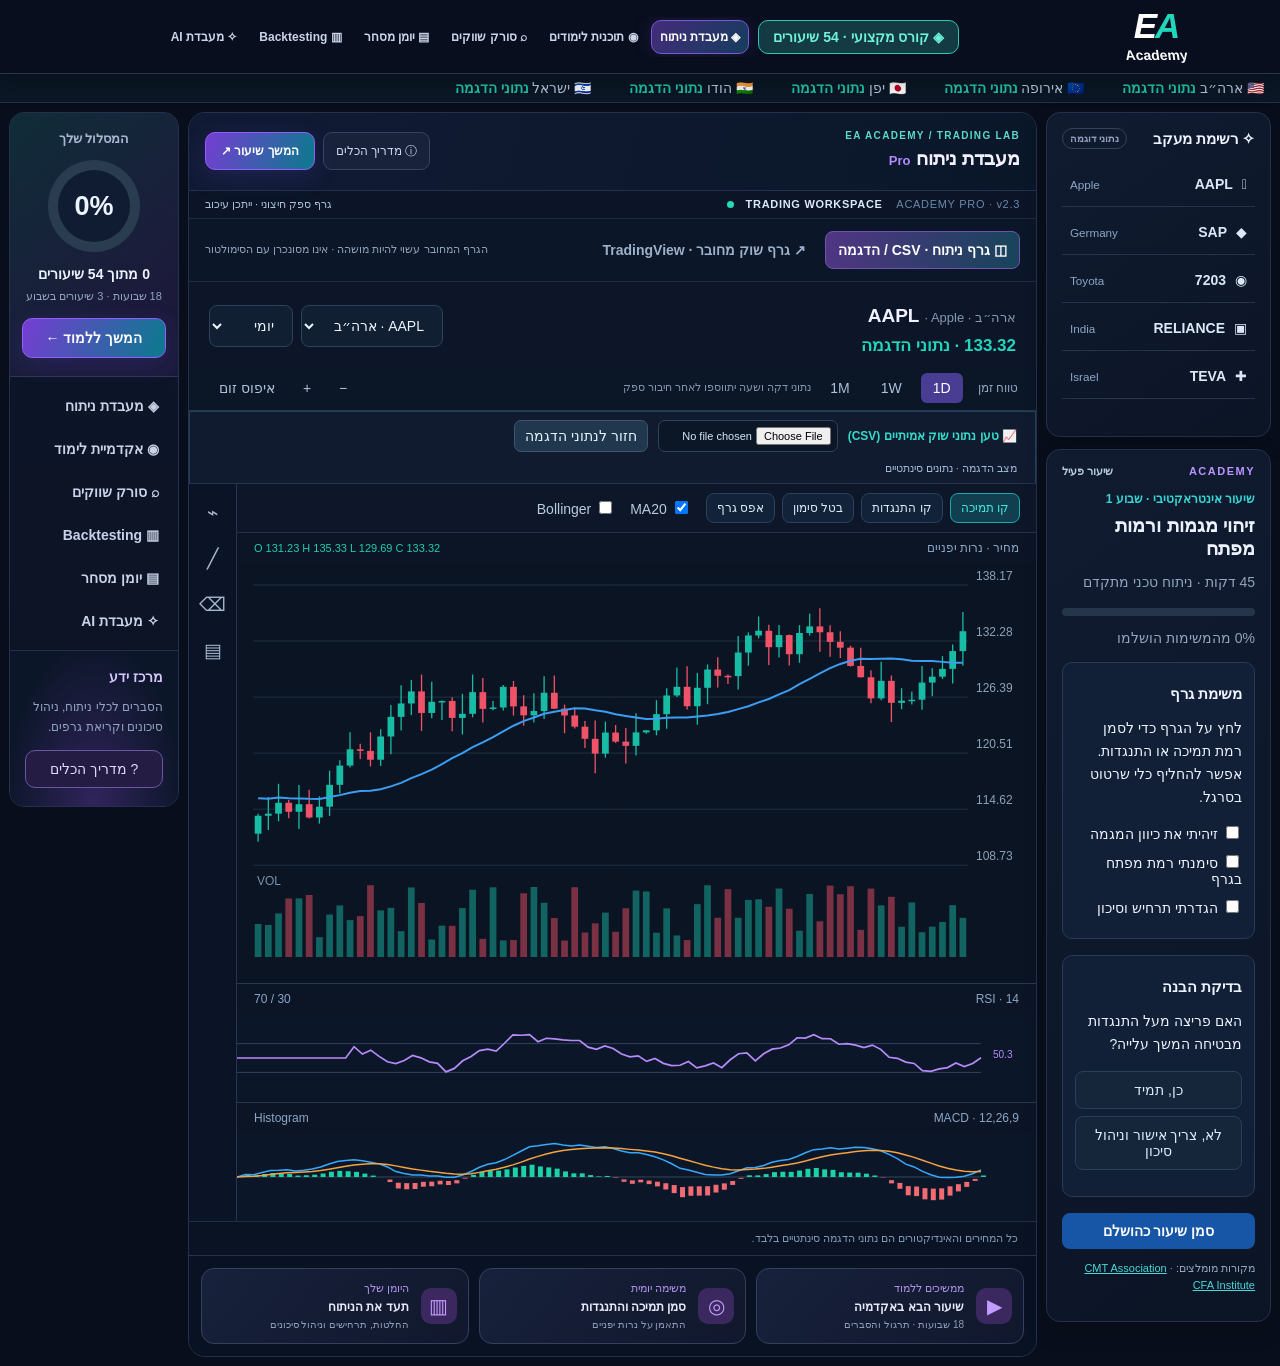
==== commit 6d875e62: "Add files via upload" ====
--- a/index.html
+++ b/index.html
@@ -1,3 +1,3 @@
 <!DOCTYPE html>
 
-<html dir="rtl" lang="he"><head><meta charset="utf-8"/><meta content="width=device-width,initial-scale=1" name="viewport"/><meta content="#07111f" name="theme-color"/><title>EA Academy | מסחר, השקעות ולמידה</title><link href="style.css?v=23" rel="stylesheet"/><link href="pro-v3.css?v=30" rel="stylesheet"/><link href="ea-v4.css?v=41" rel="stylesheet"/><link href="ea-layout-fix.css?v=41" rel="stylesheet"/><link href="ea-v5.css?v=50" rel="stylesheet"/></head><body><header><div class="brand"><div aria-label="EA Academy" class="ea-mark"><strong>E<span>A</span></strong><small>Academy</small></div><span class="brand-sub">Trading · Investing · AI</span></div><nav><button class="active" data-view="lab">◈  מעבדת ניתוח</button><button data-view="courses">◉  תוכנית לימודים</button><button data-view="scanner">⌕  סורק שווקים</button><button data-view="journal">▤  יומן מסחר</button><button data-view="backtesting">▥  Backtesting</button><button data-view="research">✧  מעבדת AI</button><button class="nav-academy" data-view="courses">♢  אקדמיית לימוד</button></nav><span class="tag">● מצב הדגמה · מחירים סינתטיים</span></header><div class="ticker" id="ticker"></div><main><section class="view active" id="lab"><div class="layout"><section class="pro-chart panel chartpanel"><div class="ea-chart-top"><div><span class="ea-eyebrow">EA ACADEMY / TRADING LAB</span><h1>מעבדת ניתוח <em>Pro</em></h1><p>נתח מגמות, תרגל אסטרטגיות ולמד מתוך הגרף</p></div><div class="ea-top-actions"><button id="eaOpenHelpTop" type="button">ⓘ מדריך הכלים</button><button class="ea-gradient-btn" data-view="courses" type="button">המשך שיעור ↗</button></div></div><div class="terminal-strip"><div class="terminal-title"><span class="live-dot"></span> TRADING WORKSPACE <span class="terminal-sub">ACADEMY PRO · v2.3</span></div><div class="terminal-status">גרף ספק חיצוני · ייתכן עיכוב</div></div><div class="pro-mode-tabs"><button class="active" data-pro-mode="local" type="button">◫ גרף ניתוח · CSV / הדגמה</button><button data-pro-mode="external" type="button">↗ גרף שוק מחובר · TradingView</button><span>הגרף המחובר עשוי להיות מושהה · אינו מסונכרן עם הסימולטור</span></div><section class="live-market pro-external" hidden="" id="liveMarket"><div class="live-head"><strong>נתוני שוק מחוברים · TradingView</strong><span>הנתונים עשויים להיות מושהים בהתאם לבורסה ולספק. גרף זה נפרד מהסימולטור.</span></div><div class="live-tools"><label>סימול <input aria-label="סימול בורסה" id="liveSymbol" placeholder="NASDAQ:AAPL" value="NASDAQ:AAPL"/></label><button id="loadLive" type="button">טען גרף שוק</button><span id="liveStatus">טוען גרף חיצוני…</span></div><div class="live-frame" id="liveFrame"><iframe id="tvFrame" loading="lazy" referrerpolicy="strict-origin-when-cross-origin" title="גרף שוק TradingView"></iframe></div><p class="source-note">נתוני ספק חיצוני; זמינות, זמן אמת/השהיה, היקף היסטוריה והרשאות תלויים ב-TradingView ובבורסה. אין להסתמך על נתונים אלה לביצוע פקודות. אין סנכרון אוטומטי עם Backtesting או יומן המסחר.</p></section><div class="charthead pro-local"><div><h2 id="symbolTitle">AAPL <small>· Apple · NASDAQ</small></h2><div class="price" id="priceLabel">—</div></div><div class="actions"><select id="symbol"><option value="AAPL">AAPL · ארה״ב</option><option value="SAP">SAP · גרמניה</option><option value="7203">Toyota · יפן</option><option value="RELIANCE">Reliance · הודו</option><option value="TEVA">Teva · ישראל</option></select><select id="timeframe"><option value="D">יומי</option><option value="W">שבועי</option><option value="M">חודשי</option></select></div></div><div aria-label="טווחי זמן" class="quickframes pro-local" role="group"><span>טווח זמן</span><button class="active" data-frame="D">1D</button><button data-frame="W">1W</button><button data-frame="M">1M</button><span class="frame-note">נתוני דקה ושעה יתווספו לאחר חיבור ספק</span><div class="zoom-controls"><button id="zoomOut" title="הצג יותר נרות" type="button">−</button><button id="zoomIn" title="התקרב לגרף" type="button">+</button><button id="zoomReset" type="button">איפוס זום</button></div></div><div class="csv-upload pro-local"><label for="csvFile">📈 טען נתוני שוק אמיתיים (CSV)</label><input accept=".csv,text/csv" id="csvFile" type="file"/><button id="demoMode" type="button">חזור לנתוני הדגמה</button><span id="dataStatus" role="status">מצב הדגמה · נתונים סינתטיים</span></div><div class="trading-workspace pro-local"><div aria-label="כלי גרף" class="drawing-rail"><button data-rail="support" title="קו תמיכה">⌁</button><button data-rail="resistance" title="קו התנגדות">╱</button><button data-rail="clear" title="נקה שרטוטים">⌫</button><button data-rail="courses" title="לשיעורים">▤</button></div><div class="trading-chart-body"><div class="toolbar"><button class="selected" data-tool="support">קו תמיכה</button><button data-tool="resistance">קו התנגדות</button><button id="undo">בטל סימון</button><button id="reset">אפס גרף</button><label><input checked="" id="ma" type="checkbox"/> MA20</label><label><input id="bands" type="checkbox"/> Bollinger</label></div><div class="pane-heading"><span>מחיר · נרות יפניים</span><span id="ohlcInfo">OHLC</span></div><canvas aria-label="גרף נרות אינטראקטיבי עם נתוני הדגמה" id="chart"></canvas><div class="pane-heading indicator-pane"><span>RSI · 14</span><span>30 / 70</span></div><canvas id="rsi"></canvas><div class="pane-heading indicator-pane"><span>MACD · 12,26,9</span><span>Histogram</span></div><canvas id="macd"></canvas></div></div><p class="tiny pro-local" id="dataDisclaimer">כרגע מוצגים נתוני הדגמה סינתטיים. לאחר ייבוא CSV יופיע מקור הנתונים שתזין; האפליקציה אינה מאמתת את המקור או את התאמות המחירים.</p><div class="ea-bottom-tiles"><button class="ea-bottom-card" data-view="courses" type="button"><span class="ea-card-icon">▶</span><span><small>ממשיכים ללמוד</small><strong>שיעור הבא באקדמיה</strong><em>18 שבועות · תרגול והסברים</em></span></button><button class="ea-bottom-card" data-view="courses" type="button"><span class="ea-card-icon">◎</span><span><small>משימה יומית</small><strong>סמן תמיכה והתנגדות</strong><em>התאמן על נרות יפניים</em></span></button><button class="ea-bottom-card" data-view="journal" type="button"><span class="ea-card-icon">▥</span><span><small>היומן שלך</small><strong>תעד את הניתוח</strong><em>החלטות, תרחישים וניהול סיכונים</em></span></button></div></section><aside class="pro-dock"><aside class="panel sidebar"><div class="ea-side-title"><span>✧ רשימת מעקב</span><small>נתוני דוגמה</small></div><div class="sidebar-heading"><span>רשימת מעקב</span><span class="badge-demo">דמו</span></div><div class="watchlist" id="watchlist"><button data-watch="AAPL"> <strong>AAPL</strong><small>Apple</small></button><button data-watch="SAP">◆ <strong>SAP</strong><small>Germany</small></button><button data-watch="7203">◉ <strong>7203</strong><small>Toyota</small></button><button data-watch="RELIANCE">▣ <strong>RELIANCE</strong><small>India</small></button><button data-watch="TEVA">✚ <strong>TEVA</strong><small>Israel</small></button></div><h3>שווקים עולמיים</h3><div id="markets"></div><h3>כלים מתקדמים</h3><div class="toolgrid"><button data-view="scanner">⌕ סורק</button><button id="simButton">◈ סימולטור</button><button id="backtestButton">▥ Backtesting</button><button id="aiButton">✧ מעבדת AI</button></div><div class="mini"><h3>סימולטור מסחר</h3><label>כניסה <input id="entry" step="0.01" type="number" value="150"/></label><label>סטופ <input id="stop" step="0.01" type="number" value="145"/></label><label>יעד <input id="target" step="0.01" type="number" value="160"/></label><label>סיכון כספי <input id="risk" min="1" type="number" value="100"/></label><button class="primary" id="calculate">חשב פוזיציה</button><p class="muted" id="calcResult">הכנס נתונים לחישוב.</p></div></aside><aside class="panel lesson"><div class="lesson-topline">ACADEMY <span>שיעור פעיל</span></div><div class="eyebrow">שיעור אינטראקטיבי · שבוע <span id="weekNumber">1</span></div><h2 id="lessonTitle">זיהוי מגמות ורמות מפתח</h2><p class="muted">45 דקות · ניתוח טכני מתקדם</p><div class="progress"><i id="progressBar"></i></div><p class="muted" id="progressText">0% הושלם</p><div class="mini"><h3>משימת גרף</h3><p>לחץ על הגרף כדי לסמן רמת תמיכה או התנגדות. אפשר להחליף כלי שרטוט בסרגל.</p><div class="check"><label><input id="task1" type="checkbox"/> זיהיתי את כיוון המגמה</label><label><input id="task2" type="checkbox"/> סימנתי רמת מפתח בגרף</label><label><input id="task3" type="checkbox"/> הגדרתי תרחיש וסיכון</label></div></div><div class="mini"><h3>בדיקת הבנה</h3><p>האם פריצה מעל התנגדות מבטיחה המשך עלייה?</p><div class="quiz"><button data-answer="wrong">כן, תמיד</button><button data-answer="right">לא, צריך אישור וניהול סיכון</button></div><p class="muted" id="feedback"></p></div><button class="primary" id="complete">סמן שיעור כהושלם</button><p class="tiny">מקורות מומלצים: <a href="https://www.cmtassociation.org/" rel="noopener" target="_blank">CMT Association</a> · <a href="https://www.cfainstitute.org/" rel="noopener" target="_blank">CFA Institute</a></p></aside></aside><aside class="ea-left-rail"><div class="ea-journey"><div class="ea-small">המסלול שלך</div><div class="ea-ring" id="eaRing"><span id="eaPct">0%</span></div><strong id="eaDone">0 מתוך 54 שיעורים</strong><small>18 שבועות · 3 שיעורים בשבוע</small><button class="ea-gradient-btn" data-view="courses" type="button">המשך ללמוד ←</button></div><div class="ea-rail-menu"><button data-view="lab">◈ <span>מעבדת ניתוח</span></button><button data-view="courses">◉ <span>אקדמיית לימוד</span></button><button data-view="scanner">⌕ <span>סורק שווקים</span></button><button data-view="backtesting">▥ <span>Backtesting</span></button><button data-view="journal">▤ <span>יומן מסחר</span></button><button data-view="research">✧ <span>מעבדת AI</span></button></div><div class="ea-rail-foot"><strong>מרכז ידע</strong><p>הסברים לכלי ניתוח, ניהול סיכונים וקריאת גרפים.</p><button id="eaOpenHelp" type="button">? מדריך הכלים</button></div></aside></div></section><section class="view panel content academy-page" id="courses"><div class="academy-hero"><div><div class="eyebrow">ACADEMY / מסלול למידה מקצועי</div><h1>ללמוד. לנתח. לתרגל.</h1><p>18 שבועות · 54 שיעורים · 40.5 שעות מתוכננות. כל שיעור כולל הסברים, דוגמה, תרגול, בדיקת ידע ומקורות להעמקה.</p></div><div class="academy-score"><strong id="academyDone">0/54</strong><span>שיעורים שהושלמו</span><div class="progress"><i id="academyProgress"></i></div></div></div><div class="academy-shell"><aside class="academy-index"><h3>תוכנית הלימודים</h3><p class="tiny">בחר שיעור לפתיחת סביבת הלמידה</p><div class="coursegrid" id="courseGrid"></div></aside><article class="academy-reader" id="academyReader"><p class="muted">בחר שיעור מהתוכנית כדי להתחיל.</p></article></div></section><section class="view panel content" id="scanner"><h1>סורק שווקים עולמי</h1><p class="muted">דוגמת ממשק לסינון רשימת נכסים. הנתונים להמחשה בלבד ואינם תוצאות סריקה חיה.</p><div class="filters"><select id="marketFilter"><option value="all">כל השווקים</option><option value="US">ארה״ב</option><option value="EU">אירופה</option><option value="JP">יפן</option><option value="IN">הודו</option><option value="IL">ישראל</option></select><select id="trendFilter"><option value="all">כל המגמות</option><option value="up">מגמת עלייה</option><option value="down">מגמת ירידה</option></select></div><div id="scannerResults"></div></section><section class="view panel content" id="journal"><h1>יומן מסחר אישי</h1><p class="muted">שמור תרחישים ותובנות מקומית בדפדפן. אל תזין פרטי חשבון או מידע רגיש.</p><div class="journalform"><input id="journalSymbol" placeholder="סימול נכס"/><select id="journalType"><option>ניתוח טכני</option><option>תוכנית עסקה</option><option>סיכום עסקה</option></select><textarea id="journalNote" placeholder="מה ראיתי בגרף? מה התרחיש, הסטופ והסיכון?"></textarea><button class="primary" id="saveNote">שמור רשומה</button></div><div id="notes"></div></section><section class="view panel content" id="backtesting"><h1>מעבדת Backtesting</h1><p class="muted">סימולציה לימודית על סדרת מחירים סינתטית בלבד. לא ביצועי שוק, לא המלצת השקעה. אסטרטגיה: חציית ממוצעים נעים, לונג בלבד, ללא מינוף.</p><div class="journalform"><label>ממוצע קצר <input id="shortMa" max="40" min="2" type="number" value="10"/></label><label>ממוצע ארוך <input id="longMa" max="100" min="5" type="number" value="30"/></label><label>עמלה לכל פעולה (%) <input id="feePct" max="5" min="0" step="0.05" type="number" value="0.1"/></label><button class="primary" id="runBacktest">הרץ בדיקה</button></div><div class="results-grid" id="backtestResults"></div><p class="muted">התוצאות כוללות עמלה לדוגמה, אך אינן כוללות החלקה, מס, דיבידנדים או הטיית בחירת נכסים. בדיקה אמיתית מחייבת נתונים היסטוריים איכותיים ובדיקת out-of-sample.</p></section><section class="view panel content" id="research"><h1>מעבדת AI ומקורות מחקר</h1><p class="muted">גרסה זו אינה מחוברת למודל AI. כאן תוכל להכין שאלת מחקר מסודרת, להעתיק אותה ולבדוק מקורות ראשוניים.</p><div class="journalform"><label>נכס / סימול <input id="researchSymbol" maxlength="30" value="NVDA"/></label><label>סוג מחקר <select id="researchKind"><option value="technical">ניתוח טכני</option><option value="fundamental">ניתוח פונדמנטלי</option><option value="risk">ניהול סיכונים</option></select></label><textarea id="researchQuestion" placeholder="מה השאלה שתרצה לבדוק? למשל: האם הפריצה נתמכת בנפח?"></textarea><button class="primary" id="copyResearch">העתק שאלת מחקר מובנית</button></div><h2>מקורות מקצועיים</h2><div class="source-list"><a href="https://www.sec.gov/edgar/search/" rel="noopener" target="_blank">SEC EDGAR — דוחות חברות בארה״ב ↗</a><a href="https://pages.stern.nyu.edu/~adamodar/" rel="noopener" target="_blank">Aswath Damodaran — הערכת שווי ↗</a><a href="https://www.cmegroup.com/education.html" rel="noopener" target="_blank">CME Group — לימודי שווקים ונגזרים ↗</a><a href="https://www.investor.gov/" rel="noopener" target="_blank">Investor.gov — סיכונים והשקעות ↗</a></div><p class="muted">קישורים אלו הם מקורות ללמידה, לא ציטוטים המאמתים ניתוח מסוים. אל תסתמך על תשובת AI ללא הצלבת נתונים ותאריכים.</p></section></main><div id="toast" role="status"></div><script src="app.js?v=30"></script><script src="academy.js?v=30"></script><script src="market.js?v=50"></script><script src="pro-v3.js?v=30"></script><dialog class="ea-help" dir="rtl" id="eaHelp"><div class="ea-help-head"><div><small>EA ACADEMY · KNOWLEDGE CENTER</small><h2>מדריך הכלים שלך</h2></div><button aria-label="סגור" id="eaCloseHelp">✕</button></div><p>הסברים קצרים לכלי המסחר והלמידה. הנתונים בגרף המקומי סינתטיים אלא אם ייבאת CSV; הגרף החיצוני כפוף לזמינות והשהיית הספק.</p><div class="ea-help-grid"><article><h3>🕯 נרות יפניים</h3><p>כל נר מציג פתיחה, גבוה, נמוך וסגירה. גוף ירוק מציין סגירה מעל הפתיחה; אדום מציין ההפך.</p></article><article><h3>〽 MA20</h3><p>ממוצע מחירי הסגירה של 20 הנרות האחרונים. מסייע לראות כיוון מגמה, אך מגיב באיחור.</p></article><article><h3>◌ Bollinger</h3><p>רצועות סביב ממוצע נע המבטאות תנודתיות. נגיעה ברצועה אינה אות מסחר בפני עצמה.</p></article><article><h3>〰 RSI</h3><p>מדד מומנטום 0–100. רמות 30 ו־70 הן נקודות התייחסות, לא הבטחה להיפוך.</p></article><article><h3>▥ MACD</h3><p>השוואת ממוצעים נעים והיסטוגרמה להערכת שינויי מומנטום; חשוב לשלב הקשר שוק.</p></article><article><h3>⌁ תמיכה והתנגדות</h3><p>אזורי מחיר שבהם הופיע בעבר ביקוש או היצע. רמות עלולות להישבר ויש להגדיר סיכון מראש.</p></article><article><h3>◎ Backtesting</h3><p>בחינת אסטרטגיה על מחירי עבר. כרגע הבדיקה באתר היא לימודית ועל נתונים סינתטיים.</p></article><article><h3>↗ גרף מחובר</h3><p>רכיב חיצוני של TradingView. נתונים עשויים להיות בזמן אמת או מושהים לפי הבורסה והרשאות הספק.</p></article></div></dialog><script src="ea-v4.js?v=41"></script></body></html>
+<html dir="rtl" lang="he"><head><meta charset="utf-8"/><meta content="width=device-width,initial-scale=1" name="viewport"/><meta content="#07111f" name="theme-color"/><title>EA Academy | מסחר, השקעות ולמידה</title><link href="style.css?v=23" rel="stylesheet"/><link href="pro-v3.css?v=30" rel="stylesheet"/><link href="ea-v4.css?v=41" rel="stylesheet"/><link href="ea-layout-fix.css?v=41" rel="stylesheet"/><link href="ea-v5.css?v=50" rel="stylesheet"/><link href="academy-v6.css?v=60" rel="stylesheet"/><style>.v9-course-link{display:inline-flex;align-items:center;padding:8px 14px;margin:3px 5px;border-radius:10px;border:1px solid #2fc6b3;background:#143a43;color:#70f2d9;text-decoration:none;font-weight:800;white-space:nowrap}</style></head><body><header><div class="brand"><div aria-label="EA Academy" class="ea-mark"><strong>E<span>A</span></strong><small>Academy</small></div><span class="brand-sub">Trading · Investing · AI</span></div><nav><a href="academy-pro.html" class="v9-course-link">◈ קורס מקצועי · 54 שיעורים</a><button class="active" data-view="lab">◈  מעבדת ניתוח</button><button data-view="courses">◉  תוכנית לימודים</button><button data-view="scanner">⌕  סורק שווקים</button><button data-view="journal">▤  יומן מסחר</button><button data-view="backtesting">▥  Backtesting</button><button data-view="research">✧  מעבדת AI</button><button class="nav-academy" data-view="courses">♢  אקדמיית לימוד</button></nav><span class="tag">● מצב הדגמה · מחירים סינתטיים</span></header><div class="ticker" id="ticker"></div><main><section class="view active" id="lab"><div class="layout"><section class="pro-chart panel chartpanel"><div class="ea-chart-top"><div><span class="ea-eyebrow">EA ACADEMY / TRADING LAB</span><h1>מעבדת ניתוח <em>Pro</em></h1><p>נתח מגמות, תרגל אסטרטגיות ולמד מתוך הגרף</p></div><div class="ea-top-actions"><button id="eaOpenHelpTop" type="button">ⓘ מדריך הכלים</button><button class="ea-gradient-btn" data-view="courses" type="button">המשך שיעור ↗</button></div></div><div class="terminal-strip"><div class="terminal-title"><span class="live-dot"></span> TRADING WORKSPACE <span class="terminal-sub">ACADEMY PRO · v2.3</span></div><div class="terminal-status">גרף ספק חיצוני · ייתכן עיכוב</div></div><div class="pro-mode-tabs"><button class="active" data-pro-mode="local" type="button">◫ גרף ניתוח · CSV / הדגמה</button><button data-pro-mode="external" type="button">↗ גרף שוק מחובר · TradingView</button><span>הגרף המחובר עשוי להיות מושהה · אינו מסונכרן עם הסימולטור</span></div><section class="live-market pro-external" hidden="" id="liveMarket"><div class="live-head"><strong>נתוני שוק מחוברים · TradingView</strong><span>הנתונים עשויים להיות מושהים בהתאם לבורסה ולספק. גרף זה נפרד מהסימולטור.</span></div><div class="live-tools"><label>סימול <input aria-label="סימול בורסה" id="liveSymbol" placeholder="NASDAQ:AAPL" value="NASDAQ:AAPL"/></label><button id="loadLive" type="button">טען גרף שוק</button><span id="liveStatus">טוען גרף חיצוני…</span></div><div class="live-frame" id="liveFrame"><iframe id="tvFrame" loading="lazy" referrerpolicy="strict-origin-when-cross-origin" title="גרף שוק TradingView"></iframe></div><p class="source-note">נתוני ספק חיצוני; זמינות, זמן אמת/השהיה, היקף היסטוריה והרשאות תלויים ב-TradingView ובבורסה. אין להסתמך על נתונים אלה לביצוע פקודות. אין סנכרון אוטומטי עם Backtesting או יומן המסחר.</p></section><div class="charthead pro-local"><div><h2 id="symbolTitle">AAPL <small>· Apple · NASDAQ</small></h2><div class="price" id="priceLabel">—</div></div><div class="actions"><select id="symbol"><option value="AAPL">AAPL · ארה״ב</option><option value="SAP">SAP · גרמניה</option><option value="7203">Toyota · יפן</option><option value="RELIANCE">Reliance · הודו</option><option value="TEVA">Teva · ישראל</option></select><select id="timeframe"><option value="D">יומי</option><option value="W">שבועי</option><option value="M">חודשי</option></select></div></div><div aria-label="טווחי זמן" class="quickframes pro-local" role="group"><span>טווח זמן</span><button class="active" data-frame="D">1D</button><button data-frame="W">1W</button><button data-frame="M">1M</button><span class="frame-note">נתוני דקה ושעה יתווספו לאחר חיבור ספק</span><div class="zoom-controls"><button id="zoomOut" title="הצג יותר נרות" type="button">−</button><button id="zoomIn" title="התקרב לגרף" type="button">+</button><button id="zoomReset" type="button">איפוס זום</button></div></div><div class="csv-upload pro-local"><label for="csvFile">📈 טען נתוני שוק אמיתיים (CSV)</label><input accept=".csv,text/csv" id="csvFile" type="file"/><button id="demoMode" type="button">חזור לנתוני הדגמה</button><span id="dataStatus" role="status">מצב הדגמה · נתונים סינתטיים</span></div><div class="trading-workspace pro-local"><div aria-label="כלי גרף" class="drawing-rail"><button data-rail="support" title="קו תמיכה">⌁</button><button data-rail="resistance" title="קו התנגדות">╱</button><button data-rail="clear" title="נקה שרטוטים">⌫</button><button data-rail="courses" title="לשיעורים">▤</button></div><div class="trading-chart-body"><div class="toolbar"><button class="selected" data-tool="support">קו תמיכה</button><button data-tool="resistance">קו התנגדות</button><button id="undo">בטל סימון</button><button id="reset">אפס גרף</button><label><input checked="" id="ma" type="checkbox"/> MA20</label><label><input id="bands" type="checkbox"/> Bollinger</label></div><div class="pane-heading"><span>מחיר · נרות יפניים</span><span id="ohlcInfo">OHLC</span></div><canvas aria-label="גרף נרות אינטראקטיבי עם נתוני הדגמה" id="chart"></canvas><div class="pane-heading indicator-pane"><span>RSI · 14</span><span>30 / 70</span></div><canvas id="rsi"></canvas><div class="pane-heading indicator-pane"><span>MACD · 12,26,9</span><span>Histogram</span></div><canvas id="macd"></canvas></div></div><p class="tiny pro-local" id="dataDisclaimer">כרגע מוצגים נתוני הדגמה סינתטיים. לאחר ייבוא CSV יופיע מקור הנתונים שתזין; האפליקציה אינה מאמתת את המקור או את התאמות המחירים.</p><div class="ea-bottom-tiles"><button class="ea-bottom-card" data-view="courses" type="button"><span class="ea-card-icon">▶</span><span><small>ממשיכים ללמוד</small><strong>שיעור הבא באקדמיה</strong><em>18 שבועות · תרגול והסברים</em></span></button><button class="ea-bottom-card" data-view="courses" type="button"><span class="ea-card-icon">◎</span><span><small>משימה יומית</small><strong>סמן תמיכה והתנגדות</strong><em>התאמן על נרות יפניים</em></span></button><button class="ea-bottom-card" data-view="journal" type="button"><span class="ea-card-icon">▥</span><span><small>היומן שלך</small><strong>תעד את הניתוח</strong><em>החלטות, תרחישים וניהול סיכונים</em></span></button></div></section><aside class="pro-dock"><aside class="panel sidebar"><div class="ea-side-title"><span>✧ רשימת מעקב</span><small>נתוני דוגמה</small></div><div class="sidebar-heading"><span>רשימת מעקב</span><span class="badge-demo">דמו</span></div><div class="watchlist" id="watchlist"><button data-watch="AAPL"> <strong>AAPL</strong><small>Apple</small></button><button data-watch="SAP">◆ <strong>SAP</strong><small>Germany</small></button><button data-watch="7203">◉ <strong>7203</strong><small>Toyota</small></button><button data-watch="RELIANCE">▣ <strong>RELIANCE</strong><small>India</small></button><button data-watch="TEVA">✚ <strong>TEVA</strong><small>Israel</small></button></div><h3>שווקים עולמיים</h3><div id="markets"></div><h3>כלים מתקדמים</h3><div class="toolgrid"><button data-view="scanner">⌕ סורק</button><button id="simButton">◈ סימולטור</button><button id="backtestButton">▥ Backtesting</button><button id="aiButton">✧ מעבדת AI</button></div><div class="mini"><h3>סימולטור מסחר</h3><label>כניסה <input id="entry" step="0.01" type="number" value="150"/></label><label>סטופ <input id="stop" step="0.01" type="number" value="145"/></label><label>יעד <input id="target" step="0.01" type="number" value="160"/></label><label>סיכון כספי <input id="risk" min="1" type="number" value="100"/></label><button class="primary" id="calculate">חשב פוזיציה</button><p class="muted" id="calcResult">הכנס נתונים לחישוב.</p></div></aside><aside class="panel lesson"><div class="lesson-topline">ACADEMY <span>שיעור פעיל</span></div><div class="eyebrow">שיעור אינטראקטיבי · שבוע <span id="weekNumber">1</span></div><h2 id="lessonTitle">זיהוי מגמות ורמות מפתח</h2><p class="muted">45 דקות · ניתוח טכני מתקדם</p><div class="progress"><i id="progressBar"></i></div><p class="muted" id="progressText">0% הושלם</p><div class="mini"><h3>משימת גרף</h3><p>לחץ על הגרף כדי לסמן רמת תמיכה או התנגדות. אפשר להחליף כלי שרטוט בסרגל.</p><div class="check"><label><input id="task1" type="checkbox"/> זיהיתי את כיוון המגמה</label><label><input id="task2" type="checkbox"/> סימנתי רמת מפתח בגרף</label><label><input id="task3" type="checkbox"/> הגדרתי תרחיש וסיכון</label></div></div><div class="mini"><h3>בדיקת הבנה</h3><p>האם פריצה מעל התנגדות מבטיחה המשך עלייה?</p><div class="quiz"><button data-answer="wrong">כן, תמיד</button><button data-answer="right">לא, צריך אישור וניהול סיכון</button></div><p class="muted" id="feedback"></p></div><button class="primary" id="complete">סמן שיעור כהושלם</button><p class="tiny">מקורות מומלצים: <a href="https://www.cmtassociation.org/" rel="noopener" target="_blank">CMT Association</a> · <a href="https://www.cfainstitute.org/" rel="noopener" target="_blank">CFA Institute</a></p></aside></aside><aside class="ea-left-rail"><div class="ea-journey"><div class="ea-small">המסלול שלך</div><div class="ea-ring" id="eaRing"><span id="eaPct">0%</span></div><strong id="eaDone">0 מתוך 54 שיעורים</strong><small>18 שבועות · 3 שיעורים בשבוע</small><button class="ea-gradient-btn" data-view="courses" type="button">המשך ללמוד ←</button></div><div class="ea-rail-menu"><button data-view="lab">◈ <span>מעבדת ניתוח</span></button><button data-view="courses">◉ <span>אקדמיית לימוד</span></button><button data-view="scanner">⌕ <span>סורק שווקים</span></button><button data-view="backtesting">▥ <span>Backtesting</span></button><button data-view="journal">▤ <span>יומן מסחר</span></button><button data-view="research">✧ <span>מעבדת AI</span></button></div><div class="ea-rail-foot"><strong>מרכז ידע</strong><p>הסברים לכלי ניתוח, ניהול סיכונים וקריאת גרפים.</p><button id="eaOpenHelp" type="button">? מדריך הכלים</button></div></aside></div></section><section class="view panel content academy-page" id="courses"><div style="margin:12px 0;padding:16px;border:1px solid #40cdbb;border-radius:12px;background:#102b36"><strong>EA Academy · מסלול יסודות — 70% למידה, 30% תרגול</strong><p>תשעה שיעורים מפורטים, ספריית הרצאות ומאמרים, מחברת אישית וגרף לצד המשימה.</p><a href="academy-pro.html" style="display:inline-block;background:#166e78;color:white;padding:10px 18px;border-radius:9px;text-decoration:none">התחל ללמוד במסלול החדש ←</a></div><div class="academy-hero"><div><div class="eyebrow">ACADEMY / מסלול למידה מקצועי</div><h1>ללמוד. לנתח. לתרגל.</h1><p>18 שבועות · 54 שיעורים · 40.5 שעות מתוכננות. כל שיעור כולל הסברים, דוגמה, תרגול, בדיקת ידע ומקורות להעמקה.</p></div><div class="academy-score"><strong id="academyDone">0/54</strong><span>שיעורים שהושלמו</span><div class="progress"><i id="academyProgress"></i></div></div></div><div class="academy-shell"><aside class="academy-index"><h3>תוכנית הלימודים</h3><p class="tiny">בחר שיעור לפתיחת סביבת הלמידה</p><div class="coursegrid" id="courseGrid"></div></aside><div class="academy-learning-workspace"><article class="academy-reader" id="academyReader"><p class="muted">בחר שיעור מהתוכנית כדי להתחיל.</p></article><section class="academy-practice-dock" id="academyPracticeDock" hidden><div class="practice-dock-head"><div><strong>מעבדת ניתוח צמודה</strong><small>גרף ותרגול לצד השיעור — ללא מעבר עמוד</small></div><button type="button" id="closePracticeDock">סגור גרף ✕</button></div><div class="practice-dock-controls"><button type="button" id="practiceLocal" class="active">גרף מקומי · שרטוט ו-CSV</button><button type="button" id="practiceExternal">גרף שוק · ספק חיצוני</button></div><iframe title="מעבדת ניתוח אינטראקטיבית" id="academyLabFrame" loading="lazy" data-src="index.html?embed=lab" referrerpolicy="same-origin"></iframe><p class="source-note">הגרף המקומי מציג נתונים סינתטיים עד לייבוא CSV. גרף הספק עשוי להיות מושהה. הנתונים אינם משותפים אוטומטית עם השיעור.</p></section></div></div></section><section class="view panel content" id="scanner"><h1>סורק שווקים עולמי</h1><p class="muted">דוגמת ממשק לסינון רשימת נכסים. הנתונים להמחשה בלבד ואינם תוצאות סריקה חיה.</p><div class="filters"><select id="marketFilter"><option value="all">כל השווקים</option><option value="US">ארה״ב</option><option value="EU">אירופה</option><option value="JP">יפן</option><option value="IN">הודו</option><option value="IL">ישראל</option></select><select id="trendFilter"><option value="all">כל המגמות</option><option value="up">מגמת עלייה</option><option value="down">מגמת ירידה</option></select></div><div id="scannerResults"></div></section><section class="view panel content" id="journal"><h1>יומן מסחר אישי</h1><p class="muted">שמור תרחישים ותובנות מקומית בדפדפן. אל תזין פרטי חשבון או מידע רגיש.</p><div class="journalform"><input id="journalSymbol" placeholder="סימול נכס"/><select id="journalType"><option>ניתוח טכני</option><option>תוכנית עסקה</option><option>סיכום עסקה</option></select><textarea id="journalNote" placeholder="מה ראיתי בגרף? מה התרחיש, הסטופ והסיכון?"></textarea><button class="primary" id="saveNote">שמור רשומה</button></div><div id="notes"></div></section><section class="view panel content" id="backtesting"><h1>מעבדת Backtesting</h1><p class="muted">סימולציה לימודית על סדרת מחירים סינתטית בלבד. לא ביצועי שוק, לא המלצת השקעה. אסטרטגיה: חציית ממוצעים נעים, לונג בלבד, ללא מינוף.</p><div class="journalform"><label>ממוצע קצר <input id="shortMa" max="40" min="2" type="number" value="10"/></label><label>ממוצע ארוך <input id="longMa" max="100" min="5" type="number" value="30"/></label><label>עמלה לכל פעולה (%) <input id="feePct" max="5" min="0" step="0.05" type="number" value="0.1"/></label><button class="primary" id="runBacktest">הרץ בדיקה</button></div><div class="results-grid" id="backtestResults"></div><p class="muted">התוצאות כוללות עמלה לדוגמה, אך אינן כוללות החלקה, מס, דיבידנדים או הטיית בחירת נכסים. בדיקה אמיתית מחייבת נתונים היסטוריים איכותיים ובדיקת out-of-sample.</p></section><section class="view panel content" id="research"><h1>מעבדת AI ומקורות מחקר</h1><p class="muted">גרסה זו אינה מחוברת למודל AI. כאן תוכל להכין שאלת מחקר מסודרת, להעתיק אותה ולבדוק מקורות ראשוניים.</p><div class="journalform"><label>נכס / סימול <input id="researchSymbol" maxlength="30" value="NVDA"/></label><label>סוג מחקר <select id="researchKind"><option value="technical">ניתוח טכני</option><option value="fundamental">ניתוח פונדמנטלי</option><option value="risk">ניהול סיכונים</option></select></label><textarea id="researchQuestion" placeholder="מה השאלה שתרצה לבדוק? למשל: האם הפריצה נתמכת בנפח?"></textarea><button class="primary" id="copyResearch">העתק שאלת מחקר מובנית</button></div><h2>מקורות מקצועיים</h2><div class="source-list"><a href="https://www.sec.gov/edgar/search/" rel="noopener" target="_blank">SEC EDGAR — דוחות חברות בארה״ב ↗</a><a href="https://pages.stern.nyu.edu/~adamodar/" rel="noopener" target="_blank">Aswath Damodaran — הערכת שווי ↗</a><a href="https://www.cmegroup.com/education.html" rel="noopener" target="_blank">CME Group — לימודי שווקים ונגזרים ↗</a><a href="https://www.investor.gov/" rel="noopener" target="_blank">Investor.gov — סיכונים והשקעות ↗</a></div><p class="muted">קישורים אלו הם מקורות ללמידה, לא ציטוטים המאמתים ניתוח מסוים. אל תסתמך על תשובת AI ללא הצלבת נתונים ותאריכים.</p></section></main><div id="toast" role="status"></div><script src="app.js?v=30"></script><script src="academy.js?v=30"></script><script src="market.js?v=50"></script><script src="pro-v3.js?v=30"></script><dialog class="ea-help" dir="rtl" id="eaHelp"><div class="ea-help-head"><div><small>EA ACADEMY · KNOWLEDGE CENTER</small><h2>מדריך הכלים שלך</h2></div><button aria-label="סגור" id="eaCloseHelp">✕</button></div><p>הסברים קצרים לכלי המסחר והלמידה. הנתונים בגרף המקומי סינתטיים אלא אם ייבאת CSV; הגרף החיצוני כפוף לזמינות והשהיית הספק.</p><div class="ea-help-grid"><article><h3>🕯 נרות יפניים</h3><p>כל נר מציג פתיחה, גבוה, נמוך וסגירה. גוף ירוק מציין סגירה מעל הפתיחה; אדום מציין ההפך.</p></article><article><h3>〽 MA20</h3><p>ממוצע מחירי הסגירה של 20 הנרות האחרונים. מסייע לראות כיוון מגמה, אך מגיב באיחור.</p></article><article><h3>◌ Bollinger</h3><p>רצועות סביב ממוצע נע המבטאות תנודתיות. נגיעה ברצועה אינה אות מסחר בפני עצמה.</p></article><article><h3>〰 RSI</h3><p>מדד מומנטום 0–100. רמות 30 ו־70 הן נקודות התייחסות, לא הבטחה להיפוך.</p></article><article><h3>▥ MACD</h3><p>השוואת ממוצעים נעים והיסטוגרמה להערכת שינויי מומנטום; חשוב לשלב הקשר שוק.</p></article><article><h3>⌁ תמיכה והתנגדות</h3><p>אזורי מחיר שבהם הופיע בעבר ביקוש או היצע. רמות עלולות להישבר ויש להגדיר סיכון מראש.</p></article><article><h3>◎ Backtesting</h3><p>בחינת אסטרטגיה על מחירי עבר. כרגע הבדיקה באתר היא לימודית ועל נתונים סינתטיים.</p></article><article><h3>↗ גרף מחובר</h3><p>רכיב חיצוני של TradingView. נתונים עשויים להיות בזמן אמת או מושהים לפי הבורסה והרשאות הספק.</p></article></div></dialog><script src="ea-v4.js?v=41"></script><script src="academy-v6.js?v=60" defer></script></body></html>
--- a/academy-v6.css
+++ b/academy-v6.css
@@ -0,0 +1,21 @@
+/* v6: learning-first workspace, independent of legacy layout */
+#courses .academy-learning-workspace{display:grid;grid-template-columns:minmax(0,1fr);gap:14px;min-width:0}
+#courses .academy-learning-workspace:has(#academyPracticeDock:not([hidden])){grid-template-columns:minmax(360px,.82fr) minmax(520px,1.18fr);align-items:start}
+#courses .academy-learning-workspace .academy-reader{min-width:0;width:100%;box-sizing:border-box}
+#courses .academy-practice-dock{min-width:0;background:#0b1527;border:1px solid #31425f;border-radius:16px;overflow:hidden;position:sticky;top:86px}
+#courses .academy-practice-dock[hidden]{display:none!important}
+.practice-dock-head{display:flex;justify-content:space-between;align-items:center;gap:10px;padding:13px 15px;border-bottom:1px solid #273650}
+.practice-dock-head strong{display:block;color:#eff5ff;font-size:16px}.practice-dock-head small{display:block;color:#a3b7cf;font-size:12px;margin-top:4px}
+.practice-dock-head button,.practice-dock-controls button{background:#172941;border:1px solid #344760;color:#e5f0ff;border-radius:9px;padding:8px 12px;cursor:pointer}
+.practice-dock-controls{display:flex;gap:8px;padding:10px 12px;flex-wrap:wrap}.practice-dock-controls .active{background:#154a55;border-color:#2bdbbf}
+#academyLabFrame{display:block;width:100%;height:min(70vh,780px);border:0;background:#07111f}
+#courses .academy-practice-dock .source-note{padding:0 14px 12px;font-size:11px}
+.practice-content .task-intro{font-size:15px;line-height:1.9;color:#d6e5f7}.research-question{border-right:3px solid #30d7bb;padding:12px 15px;background:#102a35;border-radius:10px;margin:15px 0}
+.assignment-steps{background:#0b172a;border:1px solid #263a56;border-radius:14px;padding:16px 22px;margin:14px 0;line-height:1.9}.assignment-steps h4{color:#67e9d6;margin:18px 0 5px}.assignment-steps li{margin-bottom:7px}
+.practice-actions{display:flex;gap:10px;flex-wrap:wrap;margin:18px 0}.practice-actions button{padding:11px 15px;border-radius:10px;cursor:pointer}
+.assignment-notebook{background:#0d1e34;border:1px solid #395278;border-radius:14px;padding:16px;margin:20px 0}.assignment-notebook label{display:block;color:#e3edfa;font-weight:600;margin:12px 0}.assignment-notebook textarea{display:block;box-sizing:border-box;width:100%;margin-top:7px;padding:12px;min-height:70px;resize:vertical;background:#081423;color:#f1f6ff;border:1px solid #3b5272;border-radius:10px;font:inherit;line-height:1.6}.assignment-notebook textarea:focus{outline:2px solid #20cbb8}.notebook-foot{display:flex;align-items:center;justify-content:space-between;gap:8px;flex-wrap:wrap;font-size:12px;color:#a6bed4}.notebook-foot button{background:#182e4b;color:#fff;border:1px solid #456184;border-radius:8px;padding:9px;cursor:pointer}.rubric{border:1px solid #544273;background:#17172f;border-radius:12px;padding:15px;line-height:1.8}.research-literature{border:1px solid #314d60;border-radius:12px;padding:15px;margin-bottom:16px}.research-literature .reader-source span{display:block;margin:4px 0;color:#d6e2f3}
+/* Compact lab embedded inside course practice, keeping the real drawing/CSV chart interactive */
+html.ea-embed body{overflow-x:hidden!important}html.ea-embed header,html.ea-embed .ticker,html.ea-embed #lab .ea-left-rail,html.ea-embed #lab .pro-dock,html.ea-embed #lab .ea-chart-top,html.ea-embed #lab .terminal-strip,html.ea-embed #lab .ea-bottom-tiles,html.ea-embed #lab .tiny,html.ea-embed main>.view:not(#lab){display:none!important}
+html.ea-embed #lab .layout{display:block!important;padding:0!important;margin:0!important;max-width:none!important}html.ea-embed #lab .layout>.pro-chart{display:block!important;width:100%!important;border:0!important;border-radius:0!important}html.ea-embed #lab #chart{height:320px!important}html.ea-embed #lab #rsi,html.ea-embed #lab #macd{height:85px!important}html.ea-embed #lab .live-frame iframe{min-height:530px!important}html.ea-embed #lab .live-frame{min-height:530px!important}
+@media(max-width:1550px){#courses .academy-learning-workspace:has(#academyPracticeDock:not([hidden])){grid-template-columns:1fr}#courses .academy-practice-dock{position:relative;top:auto}#academyLabFrame{height:650px}}
+@media(max-width:800px){#courses .academy-learning-workspace:has(#academyPracticeDock:not([hidden])){grid-template-columns:minmax(0,1fr)}.practice-dock-head{flex-direction:column;align-items:stretch}#academyLabFrame{height:620px}}
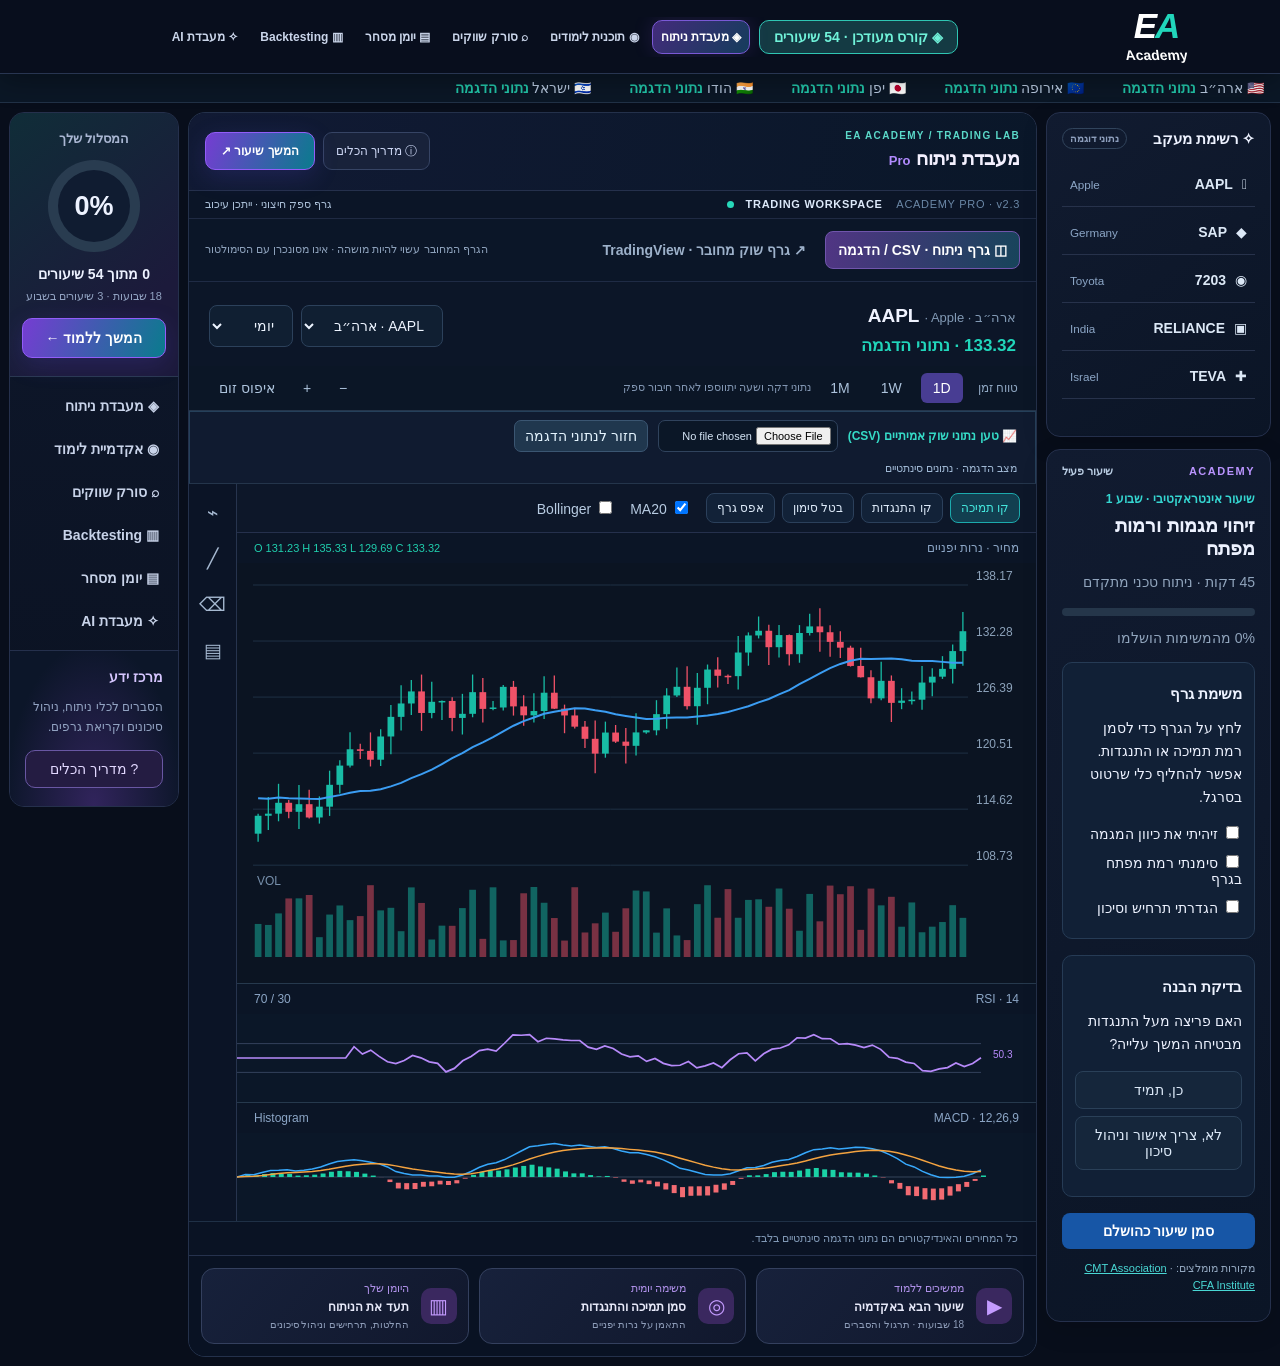
==== commit ff903d07: "Add files via upload" ====
--- a/index.html
+++ b/index.html
@@ -1,3 +1,3 @@
 <!DOCTYPE html>
 
-<html dir="rtl" lang="he"><head><meta charset="utf-8"/><meta content="width=device-width,initial-scale=1" name="viewport"/><meta content="#07111f" name="theme-color"/><title>EA Academy | מסחר, השקעות ולמידה</title><link href="style.css?v=23" rel="stylesheet"/><link href="pro-v3.css?v=30" rel="stylesheet"/><link href="ea-v4.css?v=41" rel="stylesheet"/><link href="ea-layout-fix.css?v=41" rel="stylesheet"/><link href="ea-v5.css?v=50" rel="stylesheet"/><link href="academy-v6.css?v=60" rel="stylesheet"/><style>.v9-course-link{display:inline-flex;align-items:center;padding:8px 14px;margin:3px 5px;border-radius:10px;border:1px solid #2fc6b3;background:#143a43;color:#70f2d9;text-decoration:none;font-weight:800;white-space:nowrap}</style></head><body><header><div class="brand"><div aria-label="EA Academy" class="ea-mark"><strong>E<span>A</span></strong><small>Academy</small></div><span class="brand-sub">Trading · Investing · AI</span></div><nav><a href="academy-pro.html" class="v9-course-link">◈ קורס מקצועי · 54 שיעורים</a><button class="active" data-view="lab">◈  מעבדת ניתוח</button><button data-view="courses">◉  תוכנית לימודים</button><button data-view="scanner">⌕  סורק שווקים</button><button data-view="journal">▤  יומן מסחר</button><button data-view="backtesting">▥  Backtesting</button><button data-view="research">✧  מעבדת AI</button><button class="nav-academy" data-view="courses">♢  אקדמיית לימוד</button></nav><span class="tag">● מצב הדגמה · מחירים סינתטיים</span></header><div class="ticker" id="ticker"></div><main><section class="view active" id="lab"><div class="layout"><section class="pro-chart panel chartpanel"><div class="ea-chart-top"><div><span class="ea-eyebrow">EA ACADEMY / TRADING LAB</span><h1>מעבדת ניתוח <em>Pro</em></h1><p>נתח מגמות, תרגל אסטרטגיות ולמד מתוך הגרף</p></div><div class="ea-top-actions"><button id="eaOpenHelpTop" type="button">ⓘ מדריך הכלים</button><button class="ea-gradient-btn" data-view="courses" type="button">המשך שיעור ↗</button></div></div><div class="terminal-strip"><div class="terminal-title"><span class="live-dot"></span> TRADING WORKSPACE <span class="terminal-sub">ACADEMY PRO · v2.3</span></div><div class="terminal-status">גרף ספק חיצוני · ייתכן עיכוב</div></div><div class="pro-mode-tabs"><button class="active" data-pro-mode="local" type="button">◫ גרף ניתוח · CSV / הדגמה</button><button data-pro-mode="external" type="button">↗ גרף שוק מחובר · TradingView</button><span>הגרף המחובר עשוי להיות מושהה · אינו מסונכרן עם הסימולטור</span></div><section class="live-market pro-external" hidden="" id="liveMarket"><div class="live-head"><strong>נתוני שוק מחוברים · TradingView</strong><span>הנתונים עשויים להיות מושהים בהתאם לבורסה ולספק. גרף זה נפרד מהסימולטור.</span></div><div class="live-tools"><label>סימול <input aria-label="סימול בורסה" id="liveSymbol" placeholder="NASDAQ:AAPL" value="NASDAQ:AAPL"/></label><button id="loadLive" type="button">טען גרף שוק</button><span id="liveStatus">טוען גרף חיצוני…</span></div><div class="live-frame" id="liveFrame"><iframe id="tvFrame" loading="lazy" referrerpolicy="strict-origin-when-cross-origin" title="גרף שוק TradingView"></iframe></div><p class="source-note">נתוני ספק חיצוני; זמינות, זמן אמת/השהיה, היקף היסטוריה והרשאות תלויים ב-TradingView ובבורסה. אין להסתמך על נתונים אלה לביצוע פקודות. אין סנכרון אוטומטי עם Backtesting או יומן המסחר.</p></section><div class="charthead pro-local"><div><h2 id="symbolTitle">AAPL <small>· Apple · NASDAQ</small></h2><div class="price" id="priceLabel">—</div></div><div class="actions"><select id="symbol"><option value="AAPL">AAPL · ארה״ב</option><option value="SAP">SAP · גרמניה</option><option value="7203">Toyota · יפן</option><option value="RELIANCE">Reliance · הודו</option><option value="TEVA">Teva · ישראל</option></select><select id="timeframe"><option value="D">יומי</option><option value="W">שבועי</option><option value="M">חודשי</option></select></div></div><div aria-label="טווחי זמן" class="quickframes pro-local" role="group"><span>טווח זמן</span><button class="active" data-frame="D">1D</button><button data-frame="W">1W</button><button data-frame="M">1M</button><span class="frame-note">נתוני דקה ושעה יתווספו לאחר חיבור ספק</span><div class="zoom-controls"><button id="zoomOut" title="הצג יותר נרות" type="button">−</button><button id="zoomIn" title="התקרב לגרף" type="button">+</button><button id="zoomReset" type="button">איפוס זום</button></div></div><div class="csv-upload pro-local"><label for="csvFile">📈 טען נתוני שוק אמיתיים (CSV)</label><input accept=".csv,text/csv" id="csvFile" type="file"/><button id="demoMode" type="button">חזור לנתוני הדגמה</button><span id="dataStatus" role="status">מצב הדגמה · נתונים סינתטיים</span></div><div class="trading-workspace pro-local"><div aria-label="כלי גרף" class="drawing-rail"><button data-rail="support" title="קו תמיכה">⌁</button><button data-rail="resistance" title="קו התנגדות">╱</button><button data-rail="clear" title="נקה שרטוטים">⌫</button><button data-rail="courses" title="לשיעורים">▤</button></div><div class="trading-chart-body"><div class="toolbar"><button class="selected" data-tool="support">קו תמיכה</button><button data-tool="resistance">קו התנגדות</button><button id="undo">בטל סימון</button><button id="reset">אפס גרף</button><label><input checked="" id="ma" type="checkbox"/> MA20</label><label><input id="bands" type="checkbox"/> Bollinger</label></div><div class="pane-heading"><span>מחיר · נרות יפניים</span><span id="ohlcInfo">OHLC</span></div><canvas aria-label="גרף נרות אינטראקטיבי עם נתוני הדגמה" id="chart"></canvas><div class="pane-heading indicator-pane"><span>RSI · 14</span><span>30 / 70</span></div><canvas id="rsi"></canvas><div class="pane-heading indicator-pane"><span>MACD · 12,26,9</span><span>Histogram</span></div><canvas id="macd"></canvas></div></div><p class="tiny pro-local" id="dataDisclaimer">כרגע מוצגים נתוני הדגמה סינתטיים. לאחר ייבוא CSV יופיע מקור הנתונים שתזין; האפליקציה אינה מאמתת את המקור או את התאמות המחירים.</p><div class="ea-bottom-tiles"><button class="ea-bottom-card" data-view="courses" type="button"><span class="ea-card-icon">▶</span><span><small>ממשיכים ללמוד</small><strong>שיעור הבא באקדמיה</strong><em>18 שבועות · תרגול והסברים</em></span></button><button class="ea-bottom-card" data-view="courses" type="button"><span class="ea-card-icon">◎</span><span><small>משימה יומית</small><strong>סמן תמיכה והתנגדות</strong><em>התאמן על נרות יפניים</em></span></button><button class="ea-bottom-card" data-view="journal" type="button"><span class="ea-card-icon">▥</span><span><small>היומן שלך</small><strong>תעד את הניתוח</strong><em>החלטות, תרחישים וניהול סיכונים</em></span></button></div></section><aside class="pro-dock"><aside class="panel sidebar"><div class="ea-side-title"><span>✧ רשימת מעקב</span><small>נתוני דוגמה</small></div><div class="sidebar-heading"><span>רשימת מעקב</span><span class="badge-demo">דמו</span></div><div class="watchlist" id="watchlist"><button data-watch="AAPL"> <strong>AAPL</strong><small>Apple</small></button><button data-watch="SAP">◆ <strong>SAP</strong><small>Germany</small></button><button data-watch="7203">◉ <strong>7203</strong><small>Toyota</small></button><button data-watch="RELIANCE">▣ <strong>RELIANCE</strong><small>India</small></button><button data-watch="TEVA">✚ <strong>TEVA</strong><small>Israel</small></button></div><h3>שווקים עולמיים</h3><div id="markets"></div><h3>כלים מתקדמים</h3><div class="toolgrid"><button data-view="scanner">⌕ סורק</button><button id="simButton">◈ סימולטור</button><button id="backtestButton">▥ Backtesting</button><button id="aiButton">✧ מעבדת AI</button></div><div class="mini"><h3>סימולטור מסחר</h3><label>כניסה <input id="entry" step="0.01" type="number" value="150"/></label><label>סטופ <input id="stop" step="0.01" type="number" value="145"/></label><label>יעד <input id="target" step="0.01" type="number" value="160"/></label><label>סיכון כספי <input id="risk" min="1" type="number" value="100"/></label><button class="primary" id="calculate">חשב פוזיציה</button><p class="muted" id="calcResult">הכנס נתונים לחישוב.</p></div></aside><aside class="panel lesson"><div class="lesson-topline">ACADEMY <span>שיעור פעיל</span></div><div class="eyebrow">שיעור אינטראקטיבי · שבוע <span id="weekNumber">1</span></div><h2 id="lessonTitle">זיהוי מגמות ורמות מפתח</h2><p class="muted">45 דקות · ניתוח טכני מתקדם</p><div class="progress"><i id="progressBar"></i></div><p class="muted" id="progressText">0% הושלם</p><div class="mini"><h3>משימת גרף</h3><p>לחץ על הגרף כדי לסמן רמת תמיכה או התנגדות. אפשר להחליף כלי שרטוט בסרגל.</p><div class="check"><label><input id="task1" type="checkbox"/> זיהיתי את כיוון המגמה</label><label><input id="task2" type="checkbox"/> סימנתי רמת מפתח בגרף</label><label><input id="task3" type="checkbox"/> הגדרתי תרחיש וסיכון</label></div></div><div class="mini"><h3>בדיקת הבנה</h3><p>האם פריצה מעל התנגדות מבטיחה המשך עלייה?</p><div class="quiz"><button data-answer="wrong">כן, תמיד</button><button data-answer="right">לא, צריך אישור וניהול סיכון</button></div><p class="muted" id="feedback"></p></div><button class="primary" id="complete">סמן שיעור כהושלם</button><p class="tiny">מקורות מומלצים: <a href="https://www.cmtassociation.org/" rel="noopener" target="_blank">CMT Association</a> · <a href="https://www.cfainstitute.org/" rel="noopener" target="_blank">CFA Institute</a></p></aside></aside><aside class="ea-left-rail"><div class="ea-journey"><div class="ea-small">המסלול שלך</div><div class="ea-ring" id="eaRing"><span id="eaPct">0%</span></div><strong id="eaDone">0 מתוך 54 שיעורים</strong><small>18 שבועות · 3 שיעורים בשבוע</small><button class="ea-gradient-btn" data-view="courses" type="button">המשך ללמוד ←</button></div><div class="ea-rail-menu"><button data-view="lab">◈ <span>מעבדת ניתוח</span></button><button data-view="courses">◉ <span>אקדמיית לימוד</span></button><button data-view="scanner">⌕ <span>סורק שווקים</span></button><button data-view="backtesting">▥ <span>Backtesting</span></button><button data-view="journal">▤ <span>יומן מסחר</span></button><button data-view="research">✧ <span>מעבדת AI</span></button></div><div class="ea-rail-foot"><strong>מרכז ידע</strong><p>הסברים לכלי ניתוח, ניהול סיכונים וקריאת גרפים.</p><button id="eaOpenHelp" type="button">? מדריך הכלים</button></div></aside></div></section><section class="view panel content academy-page" id="courses"><div style="margin:12px 0;padding:16px;border:1px solid #40cdbb;border-radius:12px;background:#102b36"><strong>EA Academy · מסלול יסודות — 70% למידה, 30% תרגול</strong><p>תשעה שיעורים מפורטים, ספריית הרצאות ומאמרים, מחברת אישית וגרף לצד המשימה.</p><a href="academy-pro.html" style="display:inline-block;background:#166e78;color:white;padding:10px 18px;border-radius:9px;text-decoration:none">התחל ללמוד במסלול החדש ←</a></div><div class="academy-hero"><div><div class="eyebrow">ACADEMY / מסלול למידה מקצועי</div><h1>ללמוד. לנתח. לתרגל.</h1><p>18 שבועות · 54 שיעורים · 40.5 שעות מתוכננות. כל שיעור כולל הסברים, דוגמה, תרגול, בדיקת ידע ומקורות להעמקה.</p></div><div class="academy-score"><strong id="academyDone">0/54</strong><span>שיעורים שהושלמו</span><div class="progress"><i id="academyProgress"></i></div></div></div><div class="academy-shell"><aside class="academy-index"><h3>תוכנית הלימודים</h3><p class="tiny">בחר שיעור לפתיחת סביבת הלמידה</p><div class="coursegrid" id="courseGrid"></div></aside><div class="academy-learning-workspace"><article class="academy-reader" id="academyReader"><p class="muted">בחר שיעור מהתוכנית כדי להתחיל.</p></article><section class="academy-practice-dock" id="academyPracticeDock" hidden><div class="practice-dock-head"><div><strong>מעבדת ניתוח צמודה</strong><small>גרף ותרגול לצד השיעור — ללא מעבר עמוד</small></div><button type="button" id="closePracticeDock">סגור גרף ✕</button></div><div class="practice-dock-controls"><button type="button" id="practiceLocal" class="active">גרף מקומי · שרטוט ו-CSV</button><button type="button" id="practiceExternal">גרף שוק · ספק חיצוני</button></div><iframe title="מעבדת ניתוח אינטראקטיבית" id="academyLabFrame" loading="lazy" data-src="index.html?embed=lab" referrerpolicy="same-origin"></iframe><p class="source-note">הגרף המקומי מציג נתונים סינתטיים עד לייבוא CSV. גרף הספק עשוי להיות מושהה. הנתונים אינם משותפים אוטומטית עם השיעור.</p></section></div></div></section><section class="view panel content" id="scanner"><h1>סורק שווקים עולמי</h1><p class="muted">דוגמת ממשק לסינון רשימת נכסים. הנתונים להמחשה בלבד ואינם תוצאות סריקה חיה.</p><div class="filters"><select id="marketFilter"><option value="all">כל השווקים</option><option value="US">ארה״ב</option><option value="EU">אירופה</option><option value="JP">יפן</option><option value="IN">הודו</option><option value="IL">ישראל</option></select><select id="trendFilter"><option value="all">כל המגמות</option><option value="up">מגמת עלייה</option><option value="down">מגמת ירידה</option></select></div><div id="scannerResults"></div></section><section class="view panel content" id="journal"><h1>יומן מסחר אישי</h1><p class="muted">שמור תרחישים ותובנות מקומית בדפדפן. אל תזין פרטי חשבון או מידע רגיש.</p><div class="journalform"><input id="journalSymbol" placeholder="סימול נכס"/><select id="journalType"><option>ניתוח טכני</option><option>תוכנית עסקה</option><option>סיכום עסקה</option></select><textarea id="journalNote" placeholder="מה ראיתי בגרף? מה התרחיש, הסטופ והסיכון?"></textarea><button class="primary" id="saveNote">שמור רשומה</button></div><div id="notes"></div></section><section class="view panel content" id="backtesting"><h1>מעבדת Backtesting</h1><p class="muted">סימולציה לימודית על סדרת מחירים סינתטית בלבד. לא ביצועי שוק, לא המלצת השקעה. אסטרטגיה: חציית ממוצעים נעים, לונג בלבד, ללא מינוף.</p><div class="journalform"><label>ממוצע קצר <input id="shortMa" max="40" min="2" type="number" value="10"/></label><label>ממוצע ארוך <input id="longMa" max="100" min="5" type="number" value="30"/></label><label>עמלה לכל פעולה (%) <input id="feePct" max="5" min="0" step="0.05" type="number" value="0.1"/></label><button class="primary" id="runBacktest">הרץ בדיקה</button></div><div class="results-grid" id="backtestResults"></div><p class="muted">התוצאות כוללות עמלה לדוגמה, אך אינן כוללות החלקה, מס, דיבידנדים או הטיית בחירת נכסים. בדיקה אמיתית מחייבת נתונים היסטוריים איכותיים ובדיקת out-of-sample.</p></section><section class="view panel content" id="research"><h1>מעבדת AI ומקורות מחקר</h1><p class="muted">גרסה זו אינה מחוברת למודל AI. כאן תוכל להכין שאלת מחקר מסודרת, להעתיק אותה ולבדוק מקורות ראשוניים.</p><div class="journalform"><label>נכס / סימול <input id="researchSymbol" maxlength="30" value="NVDA"/></label><label>סוג מחקר <select id="researchKind"><option value="technical">ניתוח טכני</option><option value="fundamental">ניתוח פונדמנטלי</option><option value="risk">ניהול סיכונים</option></select></label><textarea id="researchQuestion" placeholder="מה השאלה שתרצה לבדוק? למשל: האם הפריצה נתמכת בנפח?"></textarea><button class="primary" id="copyResearch">העתק שאלת מחקר מובנית</button></div><h2>מקורות מקצועיים</h2><div class="source-list"><a href="https://www.sec.gov/edgar/search/" rel="noopener" target="_blank">SEC EDGAR — דוחות חברות בארה״ב ↗</a><a href="https://pages.stern.nyu.edu/~adamodar/" rel="noopener" target="_blank">Aswath Damodaran — הערכת שווי ↗</a><a href="https://www.cmegroup.com/education.html" rel="noopener" target="_blank">CME Group — לימודי שווקים ונגזרים ↗</a><a href="https://www.investor.gov/" rel="noopener" target="_blank">Investor.gov — סיכונים והשקעות ↗</a></div><p class="muted">קישורים אלו הם מקורות ללמידה, לא ציטוטים המאמתים ניתוח מסוים. אל תסתמך על תשובת AI ללא הצלבת נתונים ותאריכים.</p></section></main><div id="toast" role="status"></div><script src="app.js?v=30"></script><script src="academy.js?v=30"></script><script src="market.js?v=50"></script><script src="pro-v3.js?v=30"></script><dialog class="ea-help" dir="rtl" id="eaHelp"><div class="ea-help-head"><div><small>EA ACADEMY · KNOWLEDGE CENTER</small><h2>מדריך הכלים שלך</h2></div><button aria-label="סגור" id="eaCloseHelp">✕</button></div><p>הסברים קצרים לכלי המסחר והלמידה. הנתונים בגרף המקומי סינתטיים אלא אם ייבאת CSV; הגרף החיצוני כפוף לזמינות והשהיית הספק.</p><div class="ea-help-grid"><article><h3>🕯 נרות יפניים</h3><p>כל נר מציג פתיחה, גבוה, נמוך וסגירה. גוף ירוק מציין סגירה מעל הפתיחה; אדום מציין ההפך.</p></article><article><h3>〽 MA20</h3><p>ממוצע מחירי הסגירה של 20 הנרות האחרונים. מסייע לראות כיוון מגמה, אך מגיב באיחור.</p></article><article><h3>◌ Bollinger</h3><p>רצועות סביב ממוצע נע המבטאות תנודתיות. נגיעה ברצועה אינה אות מסחר בפני עצמה.</p></article><article><h3>〰 RSI</h3><p>מדד מומנטום 0–100. רמות 30 ו־70 הן נקודות התייחסות, לא הבטחה להיפוך.</p></article><article><h3>▥ MACD</h3><p>השוואת ממוצעים נעים והיסטוגרמה להערכת שינויי מומנטום; חשוב לשלב הקשר שוק.</p></article><article><h3>⌁ תמיכה והתנגדות</h3><p>אזורי מחיר שבהם הופיע בעבר ביקוש או היצע. רמות עלולות להישבר ויש להגדיר סיכון מראש.</p></article><article><h3>◎ Backtesting</h3><p>בחינת אסטרטגיה על מחירי עבר. כרגע הבדיקה באתר היא לימודית ועל נתונים סינתטיים.</p></article><article><h3>↗ גרף מחובר</h3><p>רכיב חיצוני של TradingView. נתונים עשויים להיות בזמן אמת או מושהים לפי הבורסה והרשאות הספק.</p></article></div></dialog><script src="ea-v4.js?v=41"></script><script src="academy-v6.js?v=60" defer></script></body></html>
+<html dir="rtl" lang="he"><head><meta charset="utf-8"/><meta content="width=device-width,initial-scale=1" name="viewport"/><meta content="#07111f" name="theme-color"/><title>EA Academy | מסחר, השקעות ולמידה — 11.1</title><link href="style.css?v=111" rel="stylesheet"/><link href="pro-v3.css?v=111" rel="stylesheet"/><link href="ea-v4.css?v=111" rel="stylesheet"/><link href="ea-layout-fix.css?v=111" rel="stylesheet"/><link href="ea-v5.css?v=111" rel="stylesheet"/><link href="academy-v6.css?v=111" rel="stylesheet"/><style>.v9-course-link{display:inline-flex;align-items:center;padding:8px 14px;margin:3px 5px;border-radius:10px;border:1px solid #2fc6b3;background:#143a43;color:#70f2d9;text-decoration:none;font-weight:800;white-space:nowrap}</style></head><body><header><div class="brand"><div aria-label="EA Academy" class="ea-mark"><strong>E<span>A</span></strong><small>Academy</small></div><span class="brand-sub">Trading · Investing · AI</span></div><nav><a href="academy-pro.html?v=111" class="v9-course-link">◈ קורס מעודכן · 54 שיעורים</a><button class="active" data-view="lab">◈  מעבדת ניתוח</button><button data-view="courses">◉  תוכנית לימודים</button><button data-view="scanner">⌕  סורק שווקים</button><button data-view="journal">▤  יומן מסחר</button><button data-view="backtesting">▥  Backtesting</button><button data-view="research">✧  מעבדת AI</button><button class="nav-academy" data-view="courses">♢  אקדמיית לימוד</button></nav><span class="tag">● מצב הדגמה · מחירים סינתטיים</span></header><div class="ticker" id="ticker"></div><main><section class="view active" id="lab"><div class="layout"><section class="pro-chart panel chartpanel"><div class="ea-chart-top"><div><span class="ea-eyebrow">EA ACADEMY / TRADING LAB</span><h1>מעבדת ניתוח <em>Pro</em></h1><p>נתח מגמות, תרגל אסטרטגיות ולמד מתוך הגרף</p></div><div class="ea-top-actions"><button id="eaOpenHelpTop" type="button">ⓘ מדריך הכלים</button><button class="ea-gradient-btn" data-view="courses" type="button">המשך שיעור ↗</button></div></div><div class="terminal-strip"><div class="terminal-title"><span class="live-dot"></span> TRADING WORKSPACE <span class="terminal-sub">ACADEMY PRO · v2.3</span></div><div class="terminal-status">גרף ספק חיצוני · ייתכן עיכוב</div></div><div class="pro-mode-tabs"><button class="active" data-pro-mode="local" type="button">◫ גרף ניתוח · CSV / הדגמה</button><button data-pro-mode="external" type="button">↗ גרף שוק מחובר · TradingView</button><span>הגרף המחובר עשוי להיות מושהה · אינו מסונכרן עם הסימולטור</span></div><section class="live-market pro-external" hidden="" id="liveMarket"><div class="live-head"><strong>נתוני שוק מחוברים · TradingView</strong><span>הנתונים עשויים להיות מושהים בהתאם לבורסה ולספק. גרף זה נפרד מהסימולטור.</span></div><div class="live-tools"><label>סימול <input aria-label="סימול בורסה" id="liveSymbol" placeholder="NASDAQ:AAPL" value="NASDAQ:AAPL"/></label><button id="loadLive" type="button">טען גרף שוק</button><span id="liveStatus">טוען גרף חיצוני…</span></div><div class="live-frame" id="liveFrame"><iframe id="tvFrame" loading="lazy" referrerpolicy="strict-origin-when-cross-origin" title="גרף שוק TradingView"></iframe></div><p class="source-note">נתוני ספק חיצוני; זמינות, זמן אמת/השהיה, היקף היסטוריה והרשאות תלויים ב-TradingView ובבורסה. אין להסתמך על נתונים אלה לביצוע פקודות. אין סנכרון אוטומטי עם Backtesting או יומן המסחר.</p></section><div class="charthead pro-local"><div><h2 id="symbolTitle">AAPL <small>· Apple · NASDAQ</small></h2><div class="price" id="priceLabel">—</div></div><div class="actions"><select id="symbol"><option value="AAPL">AAPL · ארה״ב</option><option value="SAP">SAP · גרמניה</option><option value="7203">Toyota · יפן</option><option value="RELIANCE">Reliance · הודו</option><option value="TEVA">Teva · ישראל</option></select><select id="timeframe"><option value="D">יומי</option><option value="W">שבועי</option><option value="M">חודשי</option></select></div></div><div aria-label="טווחי זמן" class="quickframes pro-local" role="group"><span>טווח זמן</span><button class="active" data-frame="D">1D</button><button data-frame="W">1W</button><button data-frame="M">1M</button><span class="frame-note">נתוני דקה ושעה יתווספו לאחר חיבור ספק</span><div class="zoom-controls"><button id="zoomOut" title="הצג יותר נרות" type="button">−</button><button id="zoomIn" title="התקרב לגרף" type="button">+</button><button id="zoomReset" type="button">איפוס זום</button></div></div><div class="csv-upload pro-local"><label for="csvFile">📈 טען נתוני שוק אמיתיים (CSV)</label><input accept=".csv,text/csv" id="csvFile" type="file"/><button id="demoMode" type="button">חזור לנתוני הדגמה</button><span id="dataStatus" role="status">מצב הדגמה · נתונים סינתטיים</span></div><div class="trading-workspace pro-local"><div aria-label="כלי גרף" class="drawing-rail"><button data-rail="support" title="קו תמיכה">⌁</button><button data-rail="resistance" title="קו התנגדות">╱</button><button data-rail="clear" title="נקה שרטוטים">⌫</button><button data-rail="courses" title="לשיעורים">▤</button></div><div class="trading-chart-body"><div class="toolbar"><button class="selected" data-tool="support">קו תמיכה</button><button data-tool="resistance">קו התנגדות</button><button id="undo">בטל סימון</button><button id="reset">אפס גרף</button><label><input checked="" id="ma" type="checkbox"/> MA20</label><label><input id="bands" type="checkbox"/> Bollinger</label></div><div class="pane-heading"><span>מחיר · נרות יפניים</span><span id="ohlcInfo">OHLC</span></div><canvas aria-label="גרף נרות אינטראקטיבי עם נתוני הדגמה" id="chart"></canvas><div class="pane-heading indicator-pane"><span>RSI · 14</span><span>30 / 70</span></div><canvas id="rsi"></canvas><div class="pane-heading indicator-pane"><span>MACD · 12,26,9</span><span>Histogram</span></div><canvas id="macd"></canvas></div></div><p class="tiny pro-local" id="dataDisclaimer">כרגע מוצגים נתוני הדגמה סינתטיים. לאחר ייבוא CSV יופיע מקור הנתונים שתזין; האפליקציה אינה מאמתת את המקור או את התאמות המחירים.</p><div class="ea-bottom-tiles"><button class="ea-bottom-card" data-view="courses" type="button"><span class="ea-card-icon">▶</span><span><small>ממשיכים ללמוד</small><strong>שיעור הבא באקדמיה</strong><em>18 שבועות · תרגול והסברים</em></span></button><button class="ea-bottom-card" data-view="courses" type="button"><span class="ea-card-icon">◎</span><span><small>משימה יומית</small><strong>סמן תמיכה והתנגדות</strong><em>התאמן על נרות יפניים</em></span></button><button class="ea-bottom-card" data-view="journal" type="button"><span class="ea-card-icon">▥</span><span><small>היומן שלך</small><strong>תעד את הניתוח</strong><em>החלטות, תרחישים וניהול סיכונים</em></span></button></div></section><aside class="pro-dock"><aside class="panel sidebar"><div class="ea-side-title"><span>✧ רשימת מעקב</span><small>נתוני דוגמה</small></div><div class="sidebar-heading"><span>רשימת מעקב</span><span class="badge-demo">דמו</span></div><div class="watchlist" id="watchlist"><button data-watch="AAPL"> <strong>AAPL</strong><small>Apple</small></button><button data-watch="SAP">◆ <strong>SAP</strong><small>Germany</small></button><button data-watch="7203">◉ <strong>7203</strong><small>Toyota</small></button><button data-watch="RELIANCE">▣ <strong>RELIANCE</strong><small>India</small></button><button data-watch="TEVA">✚ <strong>TEVA</strong><small>Israel</small></button></div><h3>שווקים עולמיים</h3><div id="markets"></div><h3>כלים מתקדמים</h3><div class="toolgrid"><button data-view="scanner">⌕ סורק</button><button id="simButton">◈ סימולטור</button><button id="backtestButton">▥ Backtesting</button><button id="aiButton">✧ מעבדת AI</button></div><div class="mini"><h3>סימולטור מסחר</h3><label>כניסה <input id="entry" step="0.01" type="number" value="150"/></label><label>סטופ <input id="stop" step="0.01" type="number" value="145"/></label><label>יעד <input id="target" step="0.01" type="number" value="160"/></label><label>סיכון כספי <input id="risk" min="1" type="number" value="100"/></label><button class="primary" id="calculate">חשב פוזיציה</button><p class="muted" id="calcResult">הכנס נתונים לחישוב.</p></div></aside><aside class="panel lesson"><div class="lesson-topline">ACADEMY <span>שיעור פעיל</span></div><div class="eyebrow">שיעור אינטראקטיבי · שבוע <span id="weekNumber">1</span></div><h2 id="lessonTitle">זיהוי מגמות ורמות מפתח</h2><p class="muted">45 דקות · ניתוח טכני מתקדם</p><div class="progress"><i id="progressBar"></i></div><p class="muted" id="progressText">0% הושלם</p><div class="mini"><h3>משימת גרף</h3><p>לחץ על הגרף כדי לסמן רמת תמיכה או התנגדות. אפשר להחליף כלי שרטוט בסרגל.</p><div class="check"><label><input id="task1" type="checkbox"/> זיהיתי את כיוון המגמה</label><label><input id="task2" type="checkbox"/> סימנתי רמת מפתח בגרף</label><label><input id="task3" type="checkbox"/> הגדרתי תרחיש וסיכון</label></div></div><div class="mini"><h3>בדיקת הבנה</h3><p>האם פריצה מעל התנגדות מבטיחה המשך עלייה?</p><div class="quiz"><button data-answer="wrong">כן, תמיד</button><button data-answer="right">לא, צריך אישור וניהול סיכון</button></div><p class="muted" id="feedback"></p></div><button class="primary" id="complete">סמן שיעור כהושלם</button><p class="tiny">מקורות מומלצים: <a href="https://www.cmtassociation.org/" rel="noopener" target="_blank">CMT Association</a> · <a href="https://www.cfainstitute.org/" rel="noopener" target="_blank">CFA Institute</a></p></aside></aside><aside class="ea-left-rail"><div class="ea-journey"><div class="ea-small">המסלול שלך</div><div class="ea-ring" id="eaRing"><span id="eaPct">0%</span></div><strong id="eaDone">0 מתוך 54 שיעורים</strong><small>18 שבועות · 3 שיעורים בשבוע</small><button class="ea-gradient-btn" data-view="courses" type="button">המשך ללמוד ←</button></div><div class="ea-rail-menu"><button data-view="lab">◈ <span>מעבדת ניתוח</span></button><button data-view="courses">◉ <span>אקדמיית לימוד</span></button><button data-view="scanner">⌕ <span>סורק שווקים</span></button><button data-view="backtesting">▥ <span>Backtesting</span></button><button data-view="journal">▤ <span>יומן מסחר</span></button><button data-view="research">✧ <span>מעבדת AI</span></button></div><div class="ea-rail-foot"><strong>מרכז ידע</strong><p>הסברים לכלי ניתוח, ניהול סיכונים וקריאת גרפים.</p><button id="eaOpenHelp" type="button">? מדריך הכלים</button></div></aside></div></section><section class="view panel content academy-page" id="courses"><div style="margin:12px 0;padding:16px;border:1px solid #40cdbb;border-radius:12px;background:#102b36"><strong>EA Academy · מסלול יסודות — 70% למידה, 30% תרגול</strong><p>תשעה שיעורים מפורטים, ספריית הרצאות ומאמרים, מחברת אישית וגרף לצד המשימה.</p><a href="academy-pro.html?v=111" style="display:inline-block;background:#166e78;color:white;padding:10px 18px;border-radius:9px;text-decoration:none">התחל ללמוד במסלול החדש ←</a></div><div class="academy-hero"><div><div class="eyebrow">ACADEMY / מסלול למידה מקצועי</div><h1>ללמוד. לנתח. לתרגל.</h1><p>18 שבועות · 54 שיעורים · 40.5 שעות מתוכננות. כל שיעור כולל הסברים, דוגמה, תרגול, בדיקת ידע ומקורות להעמקה.</p></div><div class="academy-score"><strong id="academyDone">0/54</strong><span>שיעורים שהושלמו</span><div class="progress"><i id="academyProgress"></i></div></div></div><div class="academy-shell"><aside class="academy-index"><h3>תוכנית הלימודים</h3><p class="tiny">בחר שיעור לפתיחת סביבת הלמידה</p><div class="coursegrid" id="courseGrid"></div></aside><div class="academy-learning-workspace"><article class="academy-reader" id="academyReader"><p class="muted">בחר שיעור מהתוכנית כדי להתחיל.</p></article><section class="academy-practice-dock" id="academyPracticeDock" hidden><div class="practice-dock-head"><div><strong>מעבדת ניתוח צמודה</strong><small>גרף ותרגול לצד השיעור — ללא מעבר עמוד</small></div><button type="button" id="closePracticeDock">סגור גרף ✕</button></div><div class="practice-dock-controls"><button type="button" id="practiceLocal" class="active">גרף מקומי · שרטוט ו-CSV</button><button type="button" id="practiceExternal">גרף שוק · ספק חיצוני</button></div><iframe title="מעבדת ניתוח אינטראקטיבית" id="academyLabFrame" loading="lazy" data-src="index.html?embed=lab" referrerpolicy="same-origin"></iframe><p class="source-note">הגרף המקומי מציג נתונים סינתטיים עד לייבוא CSV. גרף הספק עשוי להיות מושהה. הנתונים אינם משותפים אוטומטית עם השיעור.</p></section></div></div></section><section class="view panel content" id="scanner"><h1>סורק שווקים עולמי</h1><p class="muted">דוגמת ממשק לסינון רשימת נכסים. הנתונים להמחשה בלבד ואינם תוצאות סריקה חיה.</p><div class="filters"><select id="marketFilter"><option value="all">כל השווקים</option><option value="US">ארה״ב</option><option value="EU">אירופה</option><option value="JP">יפן</option><option value="IN">הודו</option><option value="IL">ישראל</option></select><select id="trendFilter"><option value="all">כל המגמות</option><option value="up">מגמת עלייה</option><option value="down">מגמת ירידה</option></select></div><div id="scannerResults"></div></section><section class="view panel content" id="journal"><h1>יומן מסחר אישי</h1><p class="muted">שמור תרחישים ותובנות מקומית בדפדפן. אל תזין פרטי חשבון או מידע רגיש.</p><div class="journalform"><input id="journalSymbol" placeholder="סימול נכס"/><select id="journalType"><option>ניתוח טכני</option><option>תוכנית עסקה</option><option>סיכום עסקה</option></select><textarea id="journalNote" placeholder="מה ראיתי בגרף? מה התרחיש, הסטופ והסיכון?"></textarea><button class="primary" id="saveNote">שמור רשומה</button></div><div id="notes"></div></section><section class="view panel content" id="backtesting"><h1>מעבדת Backtesting</h1><p class="muted">סימולציה לימודית על סדרת מחירים סינתטית בלבד. לא ביצועי שוק, לא המלצת השקעה. אסטרטגיה: חציית ממוצעים נעים, לונג בלבד, ללא מינוף.</p><div class="journalform"><label>ממוצע קצר <input id="shortMa" max="40" min="2" type="number" value="10"/></label><label>ממוצע ארוך <input id="longMa" max="100" min="5" type="number" value="30"/></label><label>עמלה לכל פעולה (%) <input id="feePct" max="5" min="0" step="0.05" type="number" value="0.1"/></label><button class="primary" id="runBacktest">הרץ בדיקה</button></div><div class="results-grid" id="backtestResults"></div><p class="muted">התוצאות כוללות עמלה לדוגמה, אך אינן כוללות החלקה, מס, דיבידנדים או הטיית בחירת נכסים. בדיקה אמיתית מחייבת נתונים היסטוריים איכותיים ובדיקת out-of-sample.</p></section><section class="view panel content" id="research"><h1>מעבדת AI ומקורות מחקר</h1><p class="muted">גרסה זו אינה מחוברת למודל AI. כאן תוכל להכין שאלת מחקר מסודרת, להעתיק אותה ולבדוק מקורות ראשוניים.</p><div class="journalform"><label>נכס / סימול <input id="researchSymbol" maxlength="30" value="NVDA"/></label><label>סוג מחקר <select id="researchKind"><option value="technical">ניתוח טכני</option><option value="fundamental">ניתוח פונדמנטלי</option><option value="risk">ניהול סיכונים</option></select></label><textarea id="researchQuestion" placeholder="מה השאלה שתרצה לבדוק? למשל: האם הפריצה נתמכת בנפח?"></textarea><button class="primary" id="copyResearch">העתק שאלת מחקר מובנית</button></div><h2>מקורות מקצועיים</h2><div class="source-list"><a href="https://www.sec.gov/edgar/search/" rel="noopener" target="_blank">SEC EDGAR — דוחות חברות בארה״ב ↗</a><a href="https://pages.stern.nyu.edu/~adamodar/" rel="noopener" target="_blank">Aswath Damodaran — הערכת שווי ↗</a><a href="https://www.cmegroup.com/education.html" rel="noopener" target="_blank">CME Group — לימודי שווקים ונגזרים ↗</a><a href="https://www.investor.gov/" rel="noopener" target="_blank">Investor.gov — סיכונים והשקעות ↗</a></div><p class="muted">קישורים אלו הם מקורות ללמידה, לא ציטוטים המאמתים ניתוח מסוים. אל תסתמך על תשובת AI ללא הצלבת נתונים ותאריכים.</p></section></main><div id="toast" role="status"></div><script src="app.js?v=111"></script><script src="academy.js?v=111"></script><script src="market.js?v=111"></script><script src="pro-v3.js?v=111"></script><dialog class="ea-help" dir="rtl" id="eaHelp"><div class="ea-help-head"><div><small>EA ACADEMY · KNOWLEDGE CENTER</small><h2>מדריך הכלים שלך</h2></div><button aria-label="סגור" id="eaCloseHelp">✕</button></div><p>הסברים קצרים לכלי המסחר והלמידה. הנתונים בגרף המקומי סינתטיים אלא אם ייבאת CSV; הגרף החיצוני כפוף לזמינות והשהיית הספק.</p><div class="ea-help-grid"><article><h3>🕯 נרות יפניים</h3><p>כל נר מציג פתיחה, גבוה, נמוך וסגירה. גוף ירוק מציין סגירה מעל הפתיחה; אדום מציין ההפך.</p></article><article><h3>〽 MA20</h3><p>ממוצע מחירי הסגירה של 20 הנרות האחרונים. מסייע לראות כיוון מגמה, אך מגיב באיחור.</p></article><article><h3>◌ Bollinger</h3><p>רצועות סביב ממוצע נע המבטאות תנודתיות. נגיעה ברצועה אינה אות מסחר בפני עצמה.</p></article><article><h3>〰 RSI</h3><p>מדד מומנטום 0–100. רמות 30 ו־70 הן נקודות התייחסות, לא הבטחה להיפוך.</p></article><article><h3>▥ MACD</h3><p>השוואת ממוצעים נעים והיסטוגרמה להערכת שינויי מומנטום; חשוב לשלב הקשר שוק.</p></article><article><h3>⌁ תמיכה והתנגדות</h3><p>אזורי מחיר שבהם הופיע בעבר ביקוש או היצע. רמות עלולות להישבר ויש להגדיר סיכון מראש.</p></article><article><h3>◎ Backtesting</h3><p>בחינת אסטרטגיה על מחירי עבר. כרגע הבדיקה באתר היא לימודית ועל נתונים סינתטיים.</p></article><article><h3>↗ גרף מחובר</h3><p>רכיב חיצוני של TradingView. נתונים עשויים להיות בזמן אמת או מושהים לפי הבורסה והרשאות הספק.</p></article></div></dialog><script src="ea-v4.js?v=111"></script><script src="academy-v6.js?v=111" defer></script></body></html>
